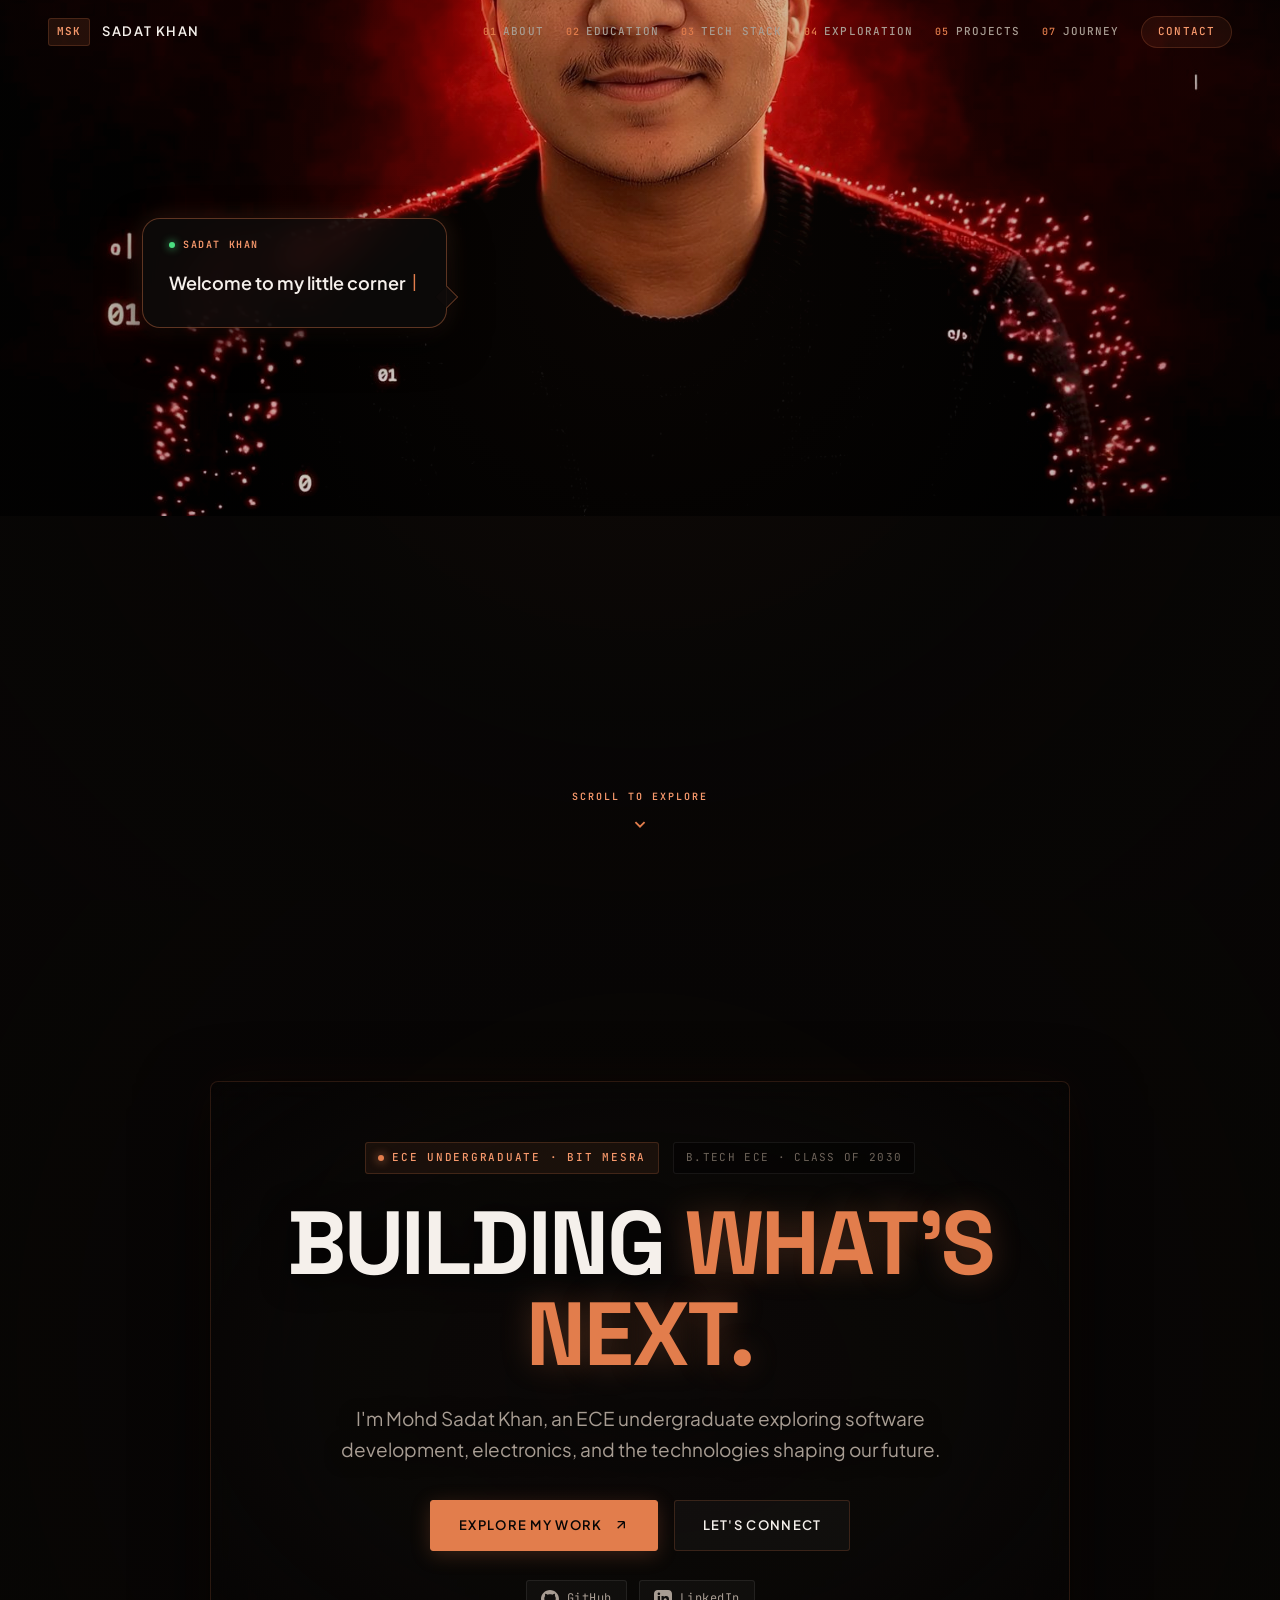
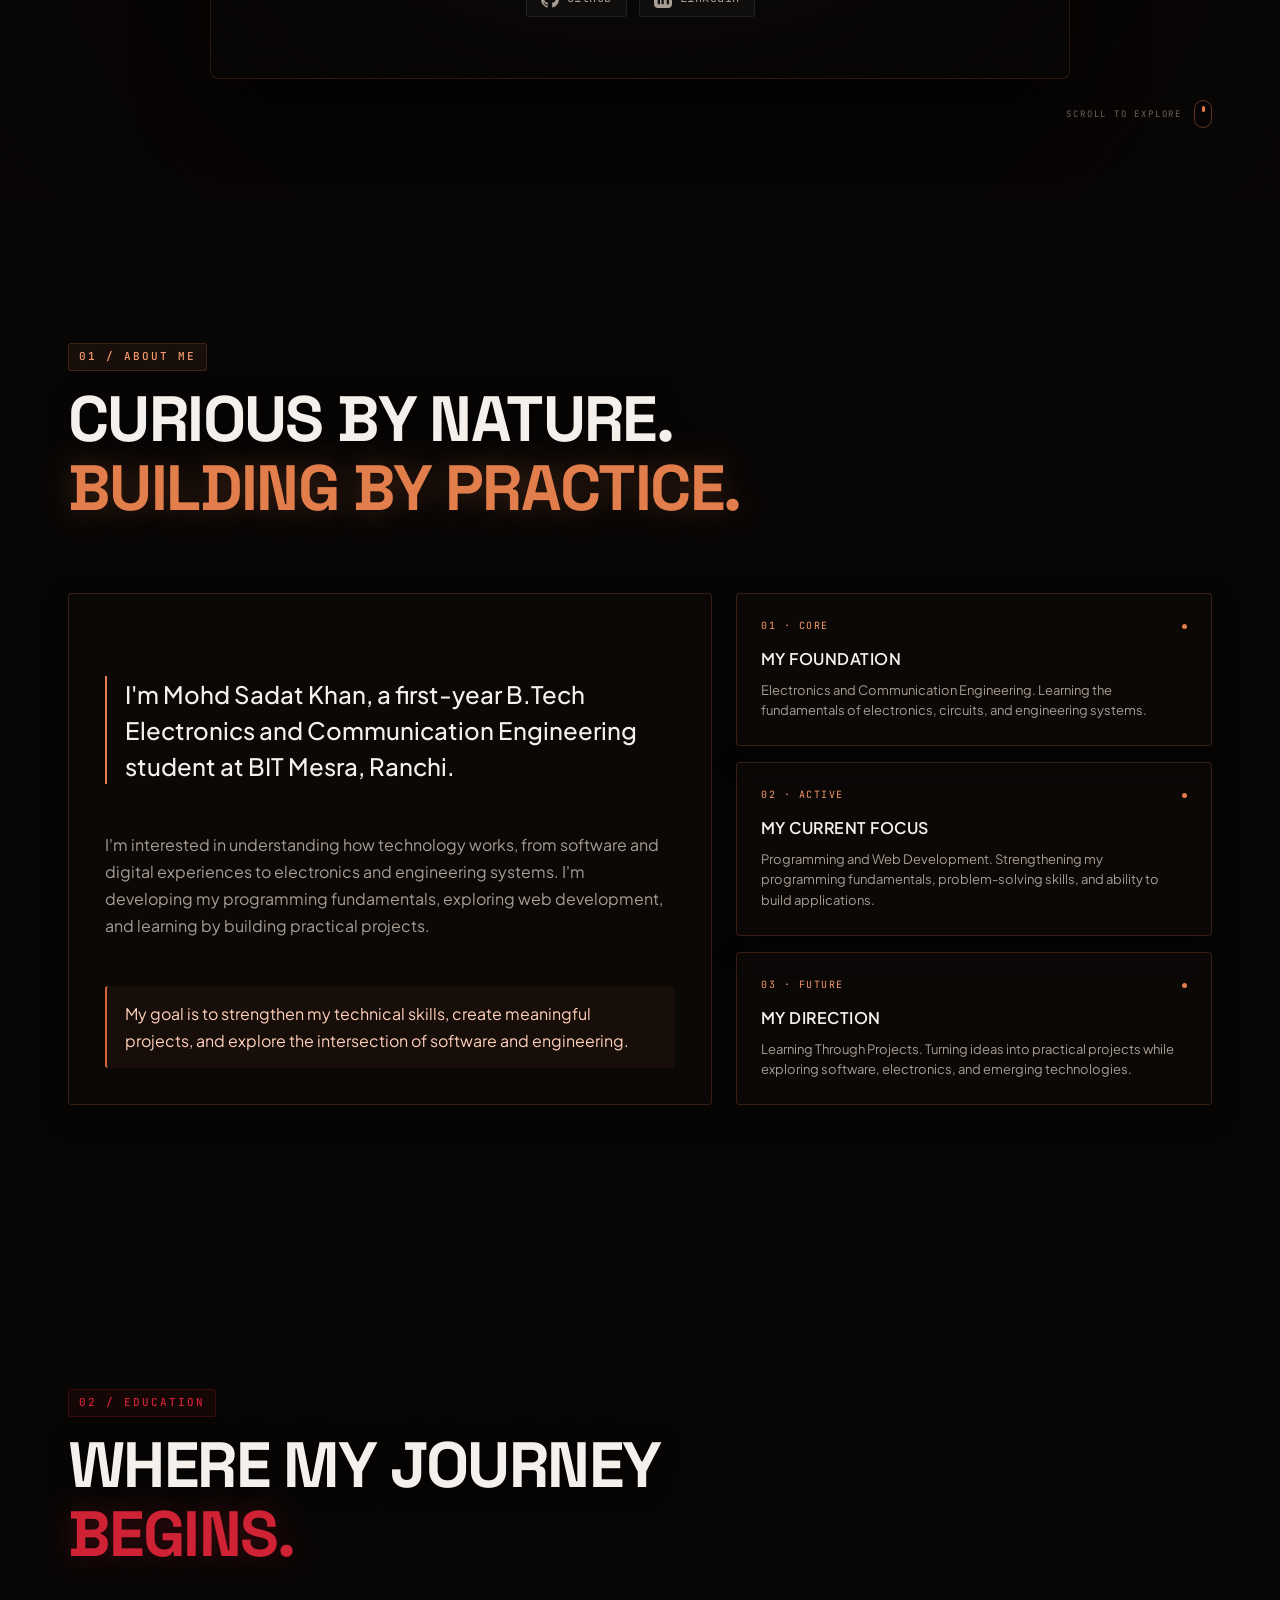
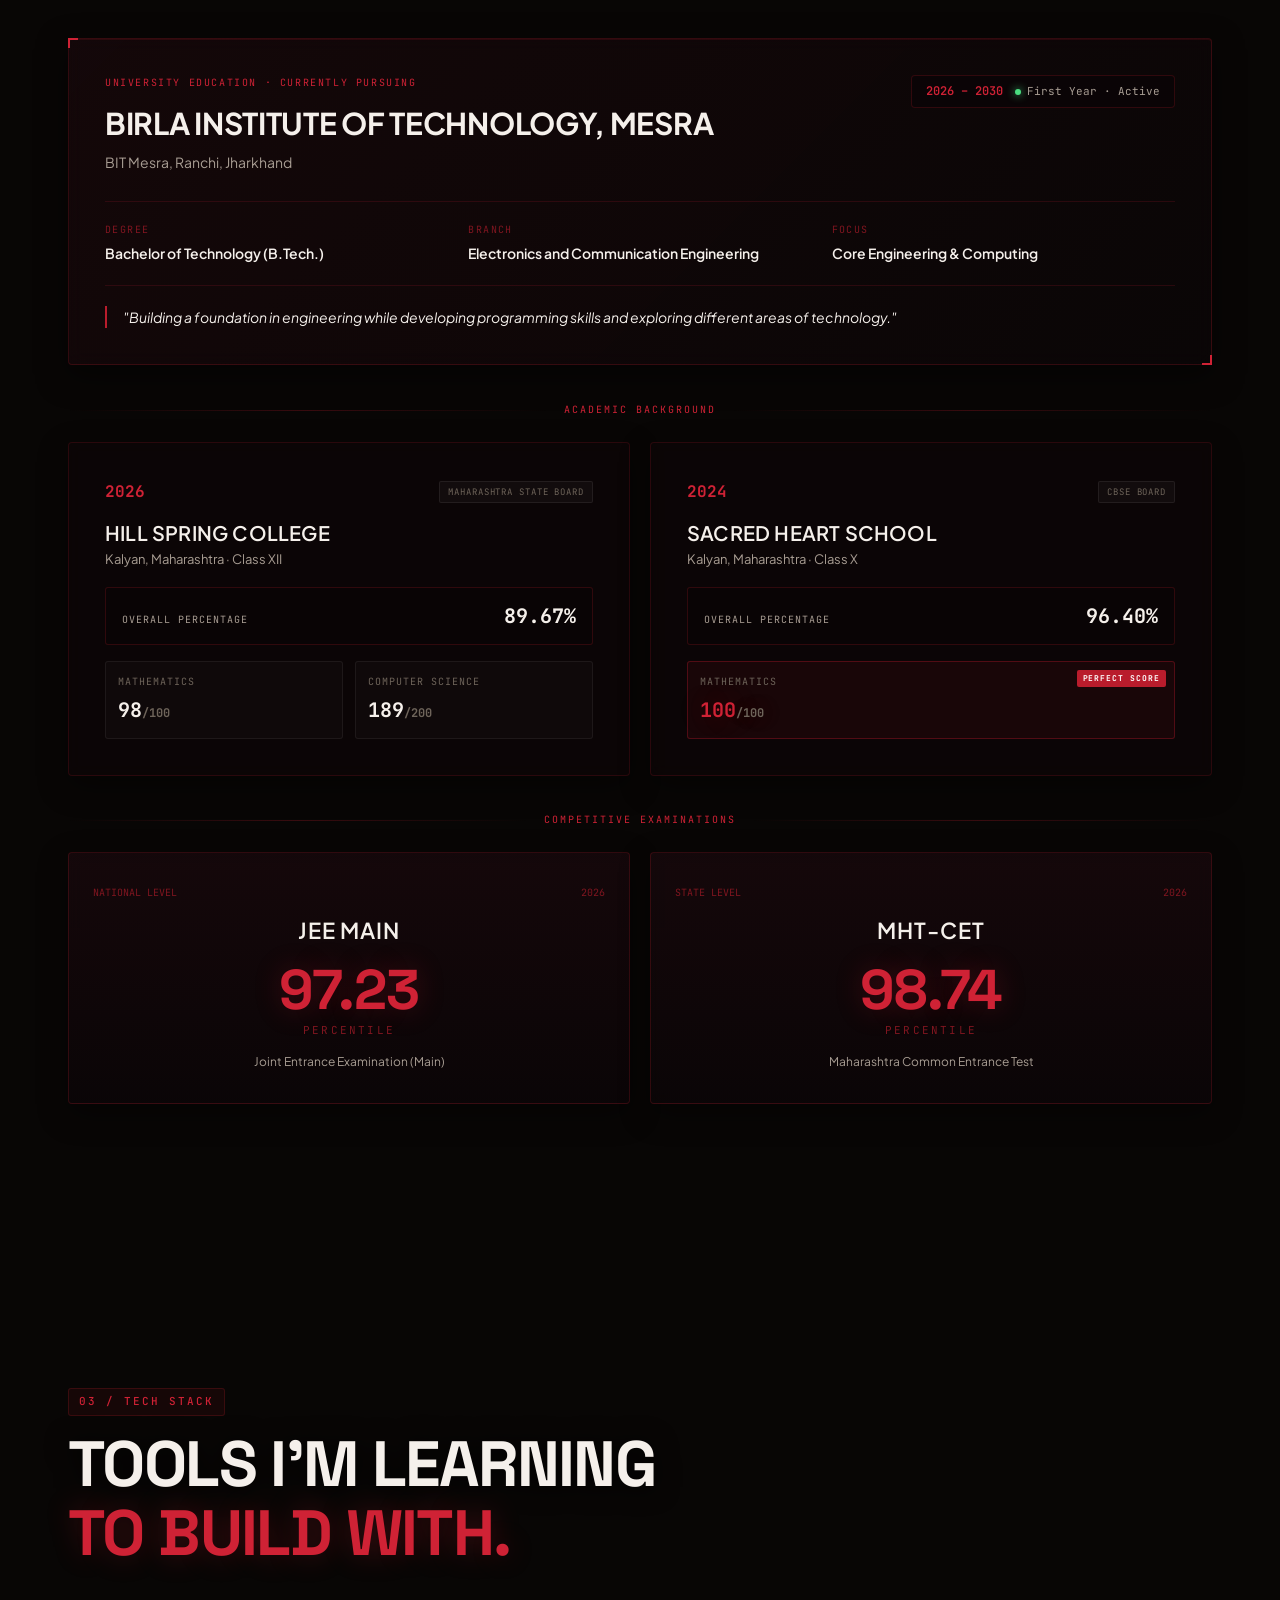
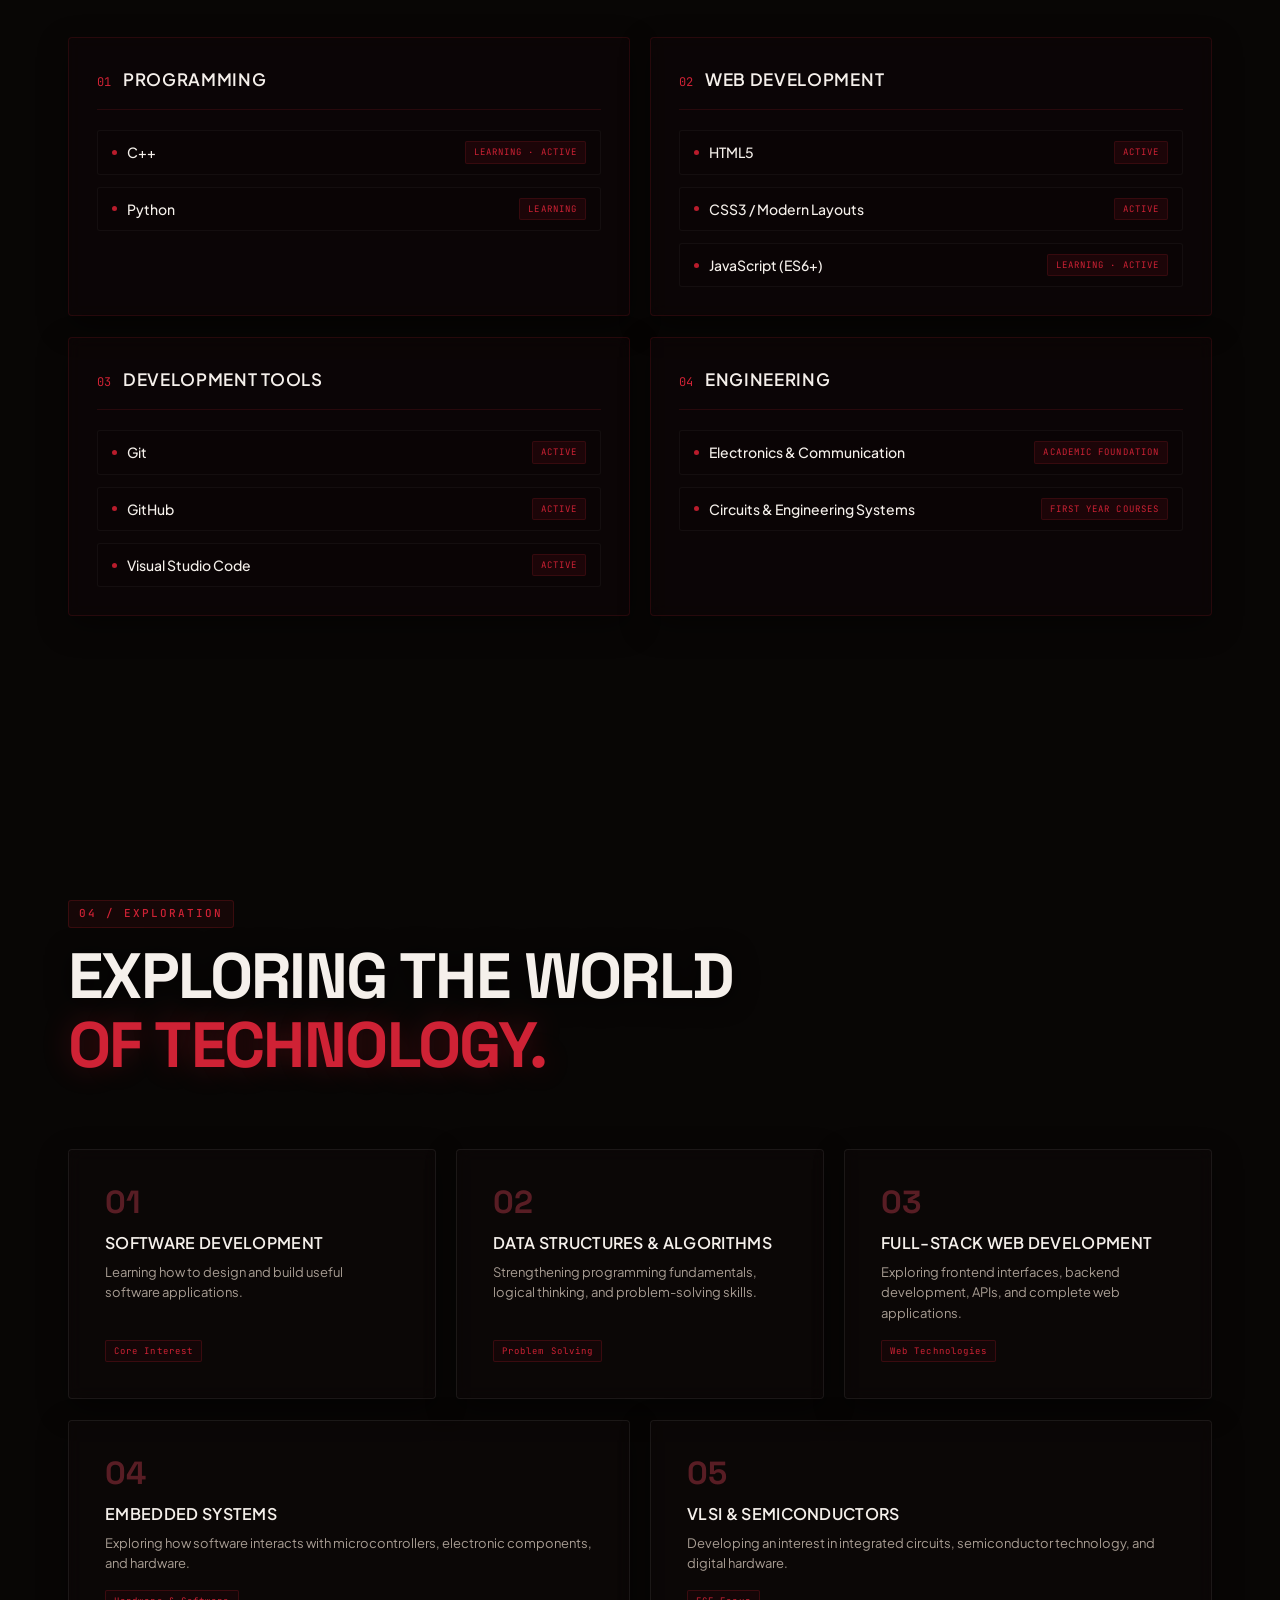
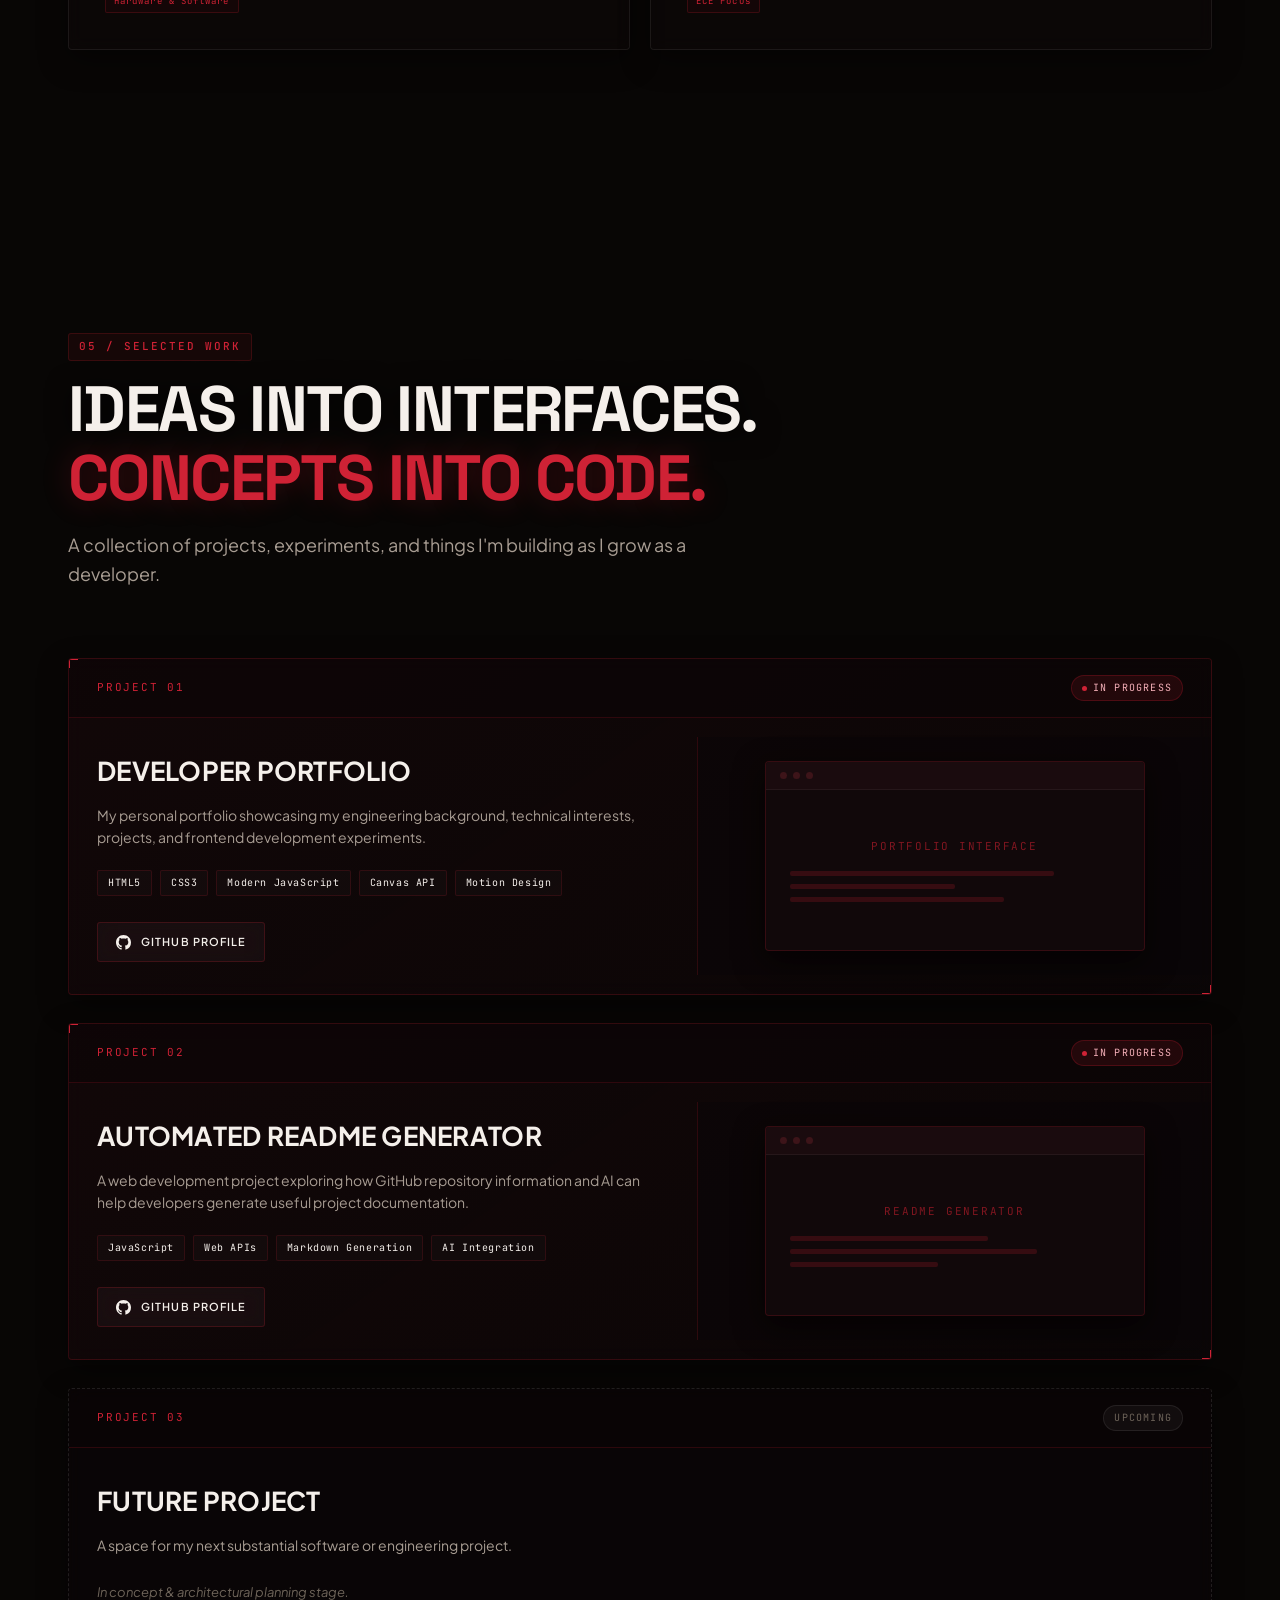
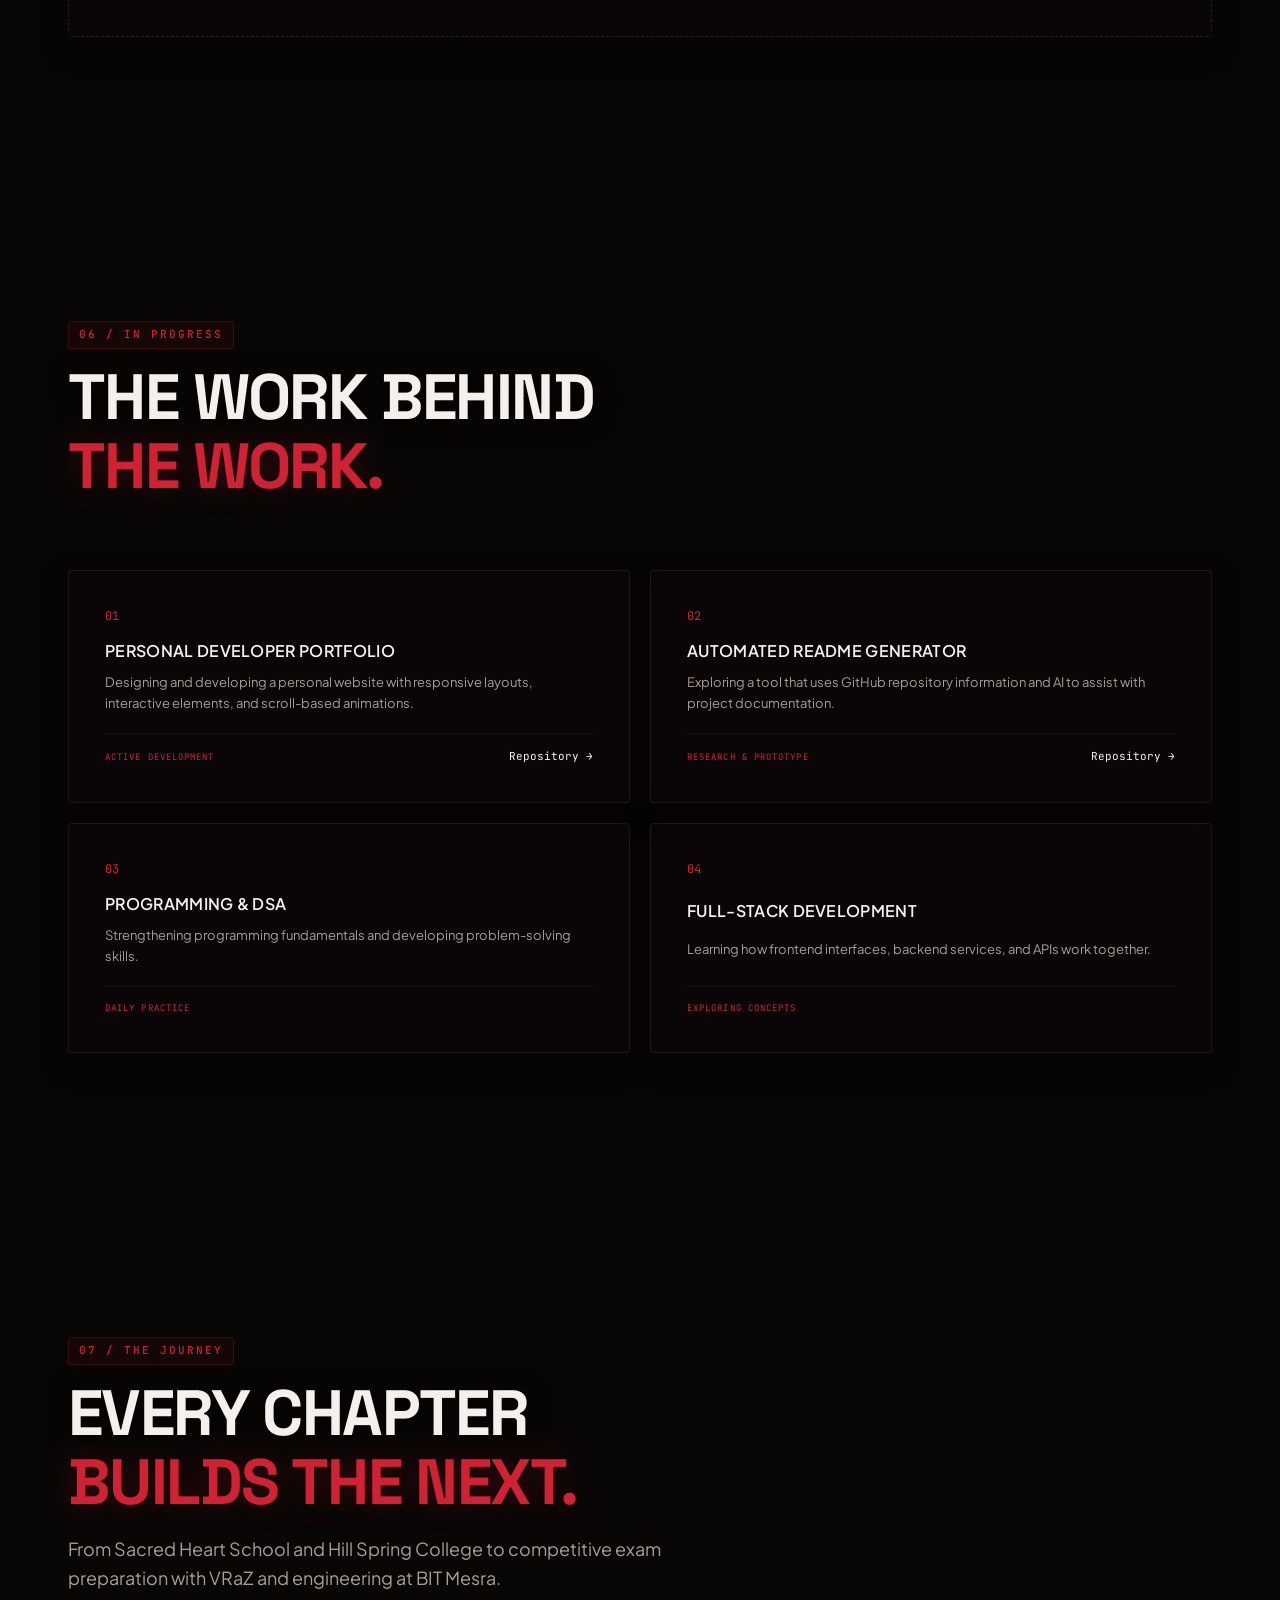
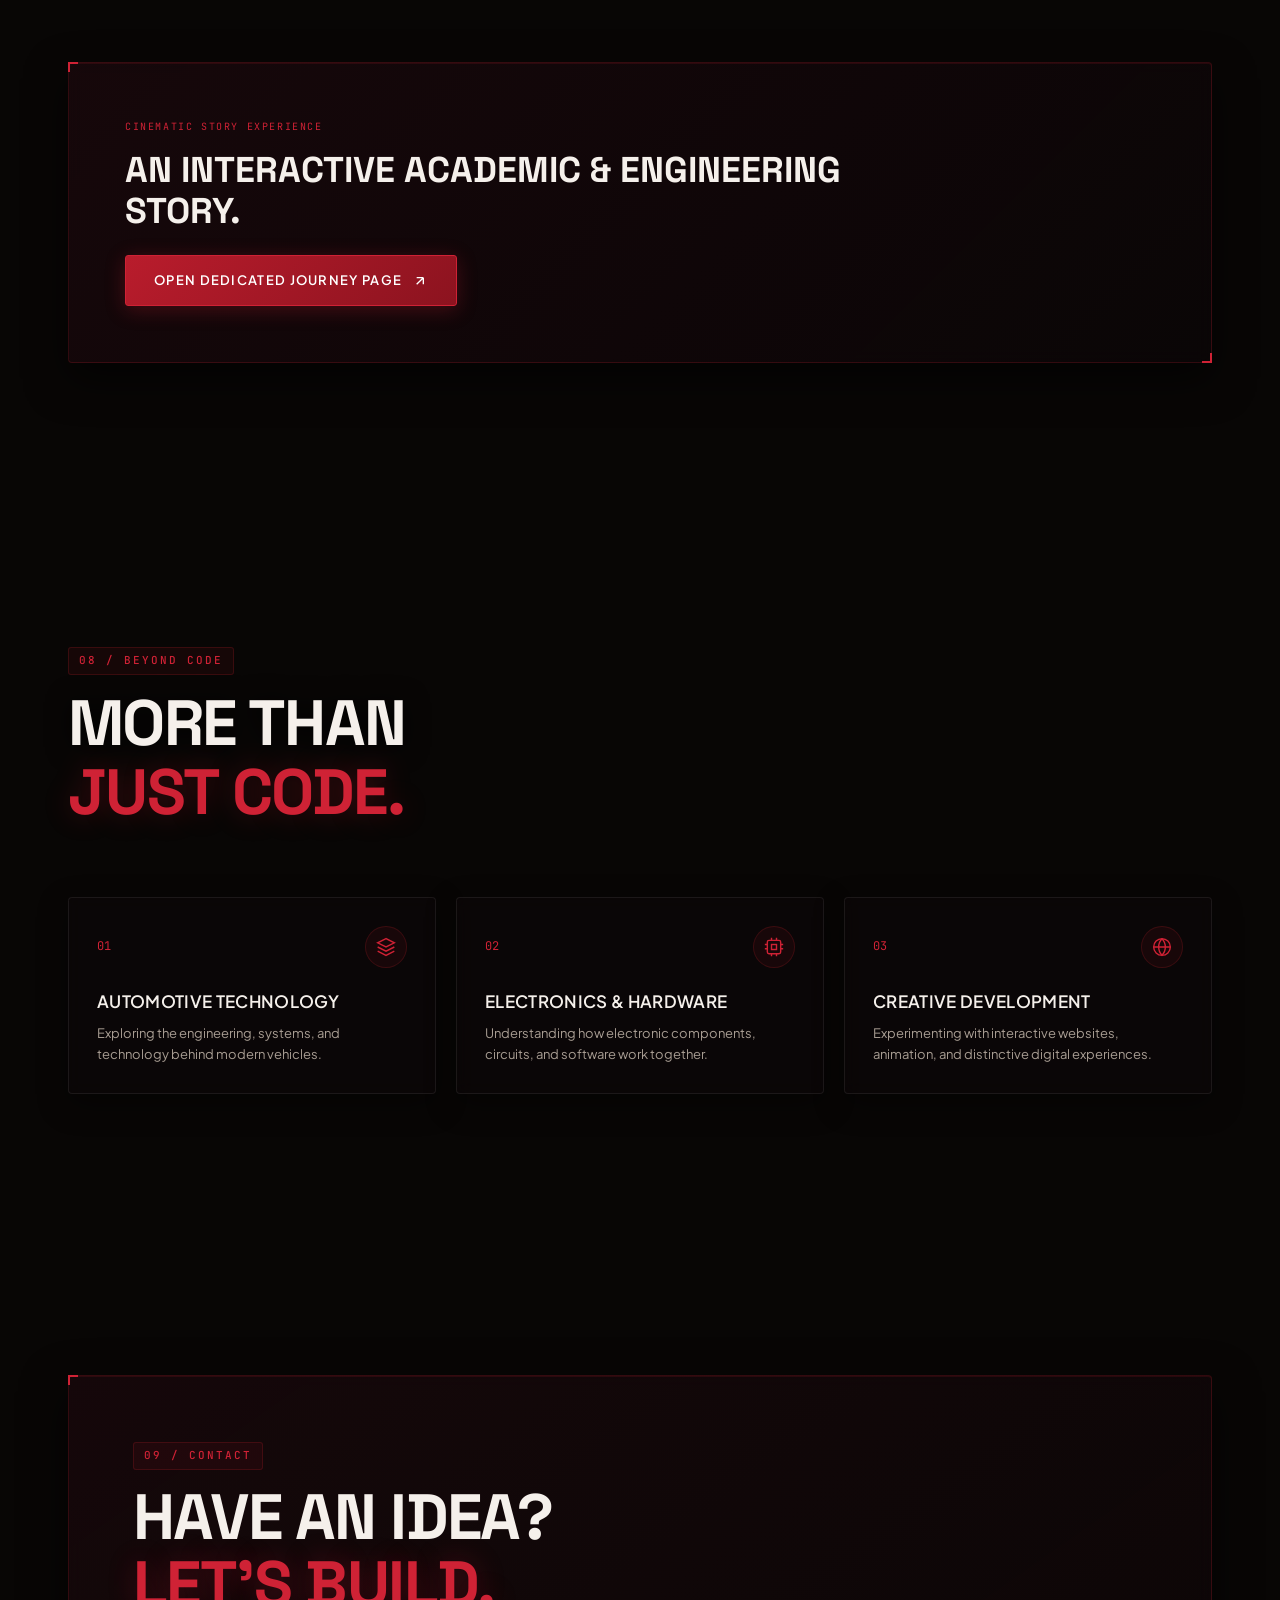
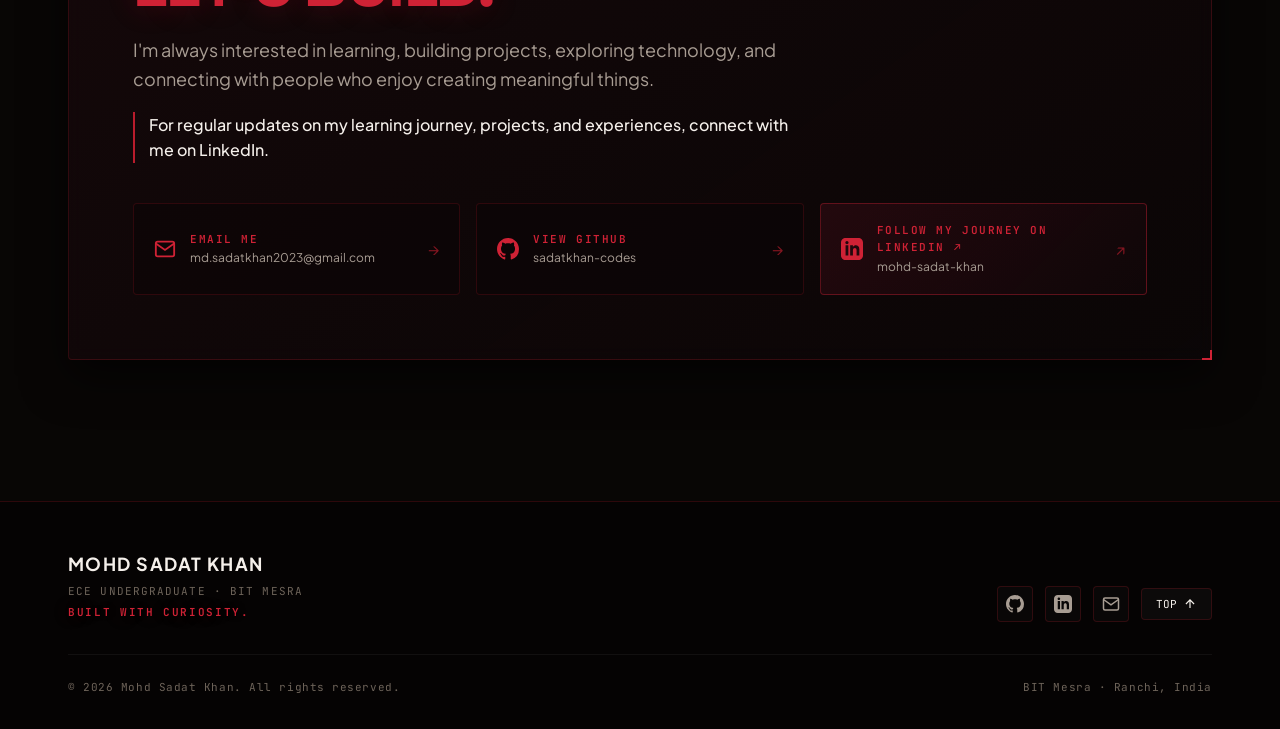
==== index.html @ 093b2a89 "feat: complete and optimize cinematic developer portfolio" ====
<!DOCTYPE html>
<html lang="en">
<head>
  <meta charset="UTF-8">
  <meta name="viewport" content="width=device-width, initial-scale=1.0, viewport-fit=cover">
  <title>Mohd Sadat Khan  —  Developer & ECE Undergraduate | BIT Mesra</title>
  <meta name="description" content="Personal developer portfolio of Mohd Sadat Khan, first-year B.Tech Electronics and Communication Engineering student at BIT Mesra, Ranchi.">
  <meta name="theme-color" content="#080605">
  <link rel="icon" type="image/svg+xml" href="favicon.svg">

  <!-- Open Graph / Facebook / LinkedIn -->
  <meta property="og:type" content="website">
  <meta property="og:title" content="Mohd Sadat Khan — Developer &amp; ECE Undergraduate | BIT Mesra">
  <meta property="og:description" content="Personal developer portfolio of Mohd Sadat Khan, first-year B.Tech Electronics and Communication Engineering student at BIT Mesra, Ranchi.">
  <meta property="og:image" content="253d481eb4efe88ffebfd8d3fb855655.jpg">

  <!-- Twitter Card -->
  <meta name="twitter:card" content="summary_large_image">
  <meta name="twitter:title" content="Mohd Sadat Khan — Developer &amp; ECE Undergraduate | BIT Mesra">
  <meta name="twitter:description" content="Personal developer portfolio of Mohd Sadat Khan, first-year B.Tech Electronics and Communication Engineering student at BIT Mesra, Ranchi.">
  <meta name="twitter:image" content="253d481eb4efe88ffebfd8d3fb855655.jpg">

  <!-- Google Fonts: Space Grotesk (Primary Headings), Plus Jakarta Sans (Secondary & Body), JetBrains Mono (Metadata/Microcopy) -->
  <link rel="preconnect" href="https://fonts.googleapis.com">
  <link rel="preconnect" href="https://fonts.gstatic.com" crossorigin>
  <link href="https://fonts.googleapis.com/css2?family=JetBrains+Mono:wght@400;500;600&family=Plus+Jakarta+Sans:ital,wght@0,400;0,500;0,600;0,700;1,400&family=Space+Grotesk:wght@500;600;700;800&display=swap" rel="stylesheet">

  <link rel="stylesheet" href="style.css">
</head>
<body>

  <!-- Background Canvas for Cinematic Scroll Animation (Fixed) -->
  <canvas id="animation-canvas" aria-hidden="true"></canvas>

  <!-- Ambient Cinematic Glow & Vignette Layer (Transparent so animation stays visible) -->
  <div class="cinematic-backdrop-overlay" aria-hidden="true"></div>

  <!-- Sleek Minimal Preloader (Fades away smoothly as frames load) -->
  <div id="loader-overlay" class="loader-overlay">
    <div class="loader-container">
      <div class="loader-brand">MOHD SADAT KHAN</div>
      <div class="loader-track">
        <div id="loader-progress" class="loader-fill"></div>
      </div>
      <div class="loader-meta">
        <span class="loader-status">INITIALIZING SEQUENCE</span>
        <span id="loader-percentage" class="loader-text">0%</span>
      </div>
    </div>
  </div>

  <!-- Fixed Top Navigation -->
  <header class="site-header">
    <div class="header-inner">
      <a href="#intro" class="brand-logo" aria-label="Mohd Sadat Khan Portfolio">
        <span class="logo-mark">MSK</span>
        <span class="logo-name">SADAT KHAN</span>
      </a>

      <nav class="desktop-nav" aria-label="Main Navigation">
        <a href="#about" class="nav-link"><span class="nav-idx">01</span>About</a>
        <a href="#education" class="nav-link"><span class="nav-idx">02</span>Education</a>
        <a href="#skills" class="nav-link"><span class="nav-idx">03</span>Tech Stack</a>
        <a href="#exploration" class="nav-link"><span class="nav-idx">04</span>Exploration</a>
        <a href="#projects" class="nav-link"><span class="nav-idx">05</span>Projects</a>
        <a href="journey.html" class="nav-link"><span class="nav-idx">07</span>Journey</a>
        <a href="#contact" class="nav-link contact-pill">Contact</a>
      </nav>

      <button id="mobile-menu-btn" class="mobile-toggle" aria-label="Toggle navigation menu" aria-expanded="false">
        <span class="hamburger-line"></span>
        <span class="hamburger-line"></span>
      </button>
    </div>

    <!-- Mobile Drawer Navigation -->
    <div id="mobile-nav-drawer" class="mobile-drawer" aria-hidden="true">
      <nav class="mobile-nav-links">
        <a href="#about" class="mobile-link"><span class="nav-idx">01</span>About</a>
        <a href="#education" class="mobile-link"><span class="nav-idx">02</span>Education</a>
        <a href="#skills" class="mobile-link"><span class="nav-idx">03</span>Tech Stack</a>
        <a href="#exploration" class="mobile-link"><span class="nav-idx">04</span>Exploration</a>
        <a href="#projects" class="mobile-link"><span class="nav-idx">05</span>Selected Work</a>
        <a href="#in-progress" class="mobile-link"><span class="nav-idx">06</span>In Progress</a>
        <a href="journey.html" class="mobile-link"><span class="nav-idx">07</span>The Journey</a>
        <a href="#beyond-code" class="mobile-link"><span class="nav-idx">08</span>Beyond Code</a>
        <a href="#contact" class="mobile-link"><span class="nav-idx">09</span>Contact</a>
      </nav>
      <div class="mobile-drawer-footer">
        <span class="mobile-status-tag">B.TECH ECE  ·  BIT MESRA</span>
        <div class="mobile-socials">
          <a href="https://github.com/sadatkhan-codes" target="_blank" rel="noopener noreferrer">GitHub</a>
          <a href="https://www.linkedin.com/in/mohd-sadat-khan-328823410/" target="_blank" rel="noopener noreferrer">LinkedIn</a>
        </div>
      </div>
    </div>
  </header>

  <!-- Main Website Content Wrapper -->
  <main id="main-content" class="content-wrapper">

    <!-- INTRO GREETING SECTION (Face Graphic + Popping Bubble with Typewriter Animation) -->
    <section id="intro" class="intro-section">
      <div class="intro-container">
        
        <!-- Popping Speech Bubble with Live Typing Animation -->
        <div class="speech-bubble-wrapper">
          <div class="speech-bubble" id="intro-speech-bubble">
            <div class="bubble-header-strip">
              <span class="bubble-live-dot"></span>
              <span class="bubble-name-tag">SADAT KHAN</span>
            </div>
            <div class="bubble-body">
              <span id="typewriter-text" class="typewriter-text"></span>
              <span class="typing-cursor" aria-hidden="true">|</span>
            </div>
            <div class="bubble-tail" aria-hidden="true"></div>
          </div>
        </div>

        <!-- Prompt to scroll down for more info -->
        <a href="#hero" class="intro-scroll-prompt" aria-label="Scroll for more info">
          <span class="prompt-text">SCROLL TO EXPLORE</span>
          <div class="prompt-chevron">
            <svg width="22" height="22" viewBox="0 0 24 24" fill="none" stroke="currentColor" stroke-width="2"><path d="M7 10l5 5 5-5"/></svg>
          </div>
        </a>

      </div>
    </section>

    <!-- HERO SECTION -->
    <section id="hero" class="hero-section">
      <div class="hero-vignette-ambient" aria-hidden="true"></div>
      <div class="section-container hero-container">
        
        <div class="hero-content-block">
          <div class="hero-header-meta reveal-item">
            <div class="hero-tag">
              <span class="pulsing-dot"></span>
              <span class="hero-tag-text">ECE UNDERGRADUATE  ·  BIT MESRA</span>
            </div>
            <div class="hero-status-badge">
              B.TECH ECE  ·  CLASS OF 2030
            </div>
          </div>

          <h1 class="hero-title reveal-item">
            <span class="title-line">BUILDING</span>
            <span class="title-line text-copper">WHAT'S NEXT.</span>
          </h1>

          <p class="hero-description reveal-item">
            I'm Mohd Sadat Khan, an ECE undergraduate exploring software development, electronics, and the technologies shaping our future.
          </p>

          <div class="hero-actions reveal-item">
            <a href="#projects" class="btn btn-primary" id="btn-explore">
              <span>EXPLORE MY WORK</span>
              <svg class="btn-arrow" width="16" height="16" viewBox="0 0 24 24" fill="none" stroke="currentColor" stroke-width="2"><path d="M7 17L17 7M17 7H7M17 7V17"/></svg>
            </a>
            <a href="#contact" class="btn btn-secondary" id="btn-connect">
              <span>LET'S CONNECT</span>
            </a>
          </div>

          <div class="hero-social-strip reveal-item">
            <a href="https://github.com/sadatkhan-codes" target="_blank" rel="noopener noreferrer" class="social-chip" aria-label="GitHub Profile">
              <svg width="18" height="18" viewBox="0 0 24 24" fill="currentColor"><path d="M12 0C5.37 0 0 5.37 0 12c0 5.31 3.435 9.795 8.205 11.385.6.105.825-.255.825-.57 0-.285-.015-1.23-.015-2.235-3.015.555-3.795-.735-4.035-1.41-.135-.345-.72-1.41-1.23-1.695-.42-.225-1.02-.78-.015-.795.945-.015 1.62.87 1.845 1.23 1.08 1.815 2.805 1.305 3.495.99.105-.78.42-1.305.765-1.605-2.67-.3-5.46-1.335-5.46-5.925 0-1.305.465-2.385 1.23-3.225-.12-.3-.54-1.53.12-3.18 0 0 1.005-.315 3.3 1.23.96-.27 1.98-.405 3-.405s2.04.135 3 .405c2.295-1.56 3.3-1.23 3.3-1.23.66 1.65.24 2.88.12 3.18.765.84 1.23 1.905 1.23 3.225 0 4.605-2.805 5.625-5.475 5.925.435.375.81 1.095.81 2.22 0 1.605-.015 2.895-.015 3.3 0 .315.225.69.825.57A12.02 12.02 0 0024 12c0-6.63-5.37-12-12-12z"/></svg>
              <span>GitHub</span>
            </a>
            <a href="https://www.linkedin.com/in/mohd-sadat-khan-328823410/" target="_blank" rel="noopener noreferrer" class="social-chip" aria-label="LinkedIn Profile">
              <svg width="18" height="18" viewBox="0 0 24 24" fill="currentColor"><path d="M19 0h-14c-2.761 0-5 2.239-5 5v14c0 2.761 2.239 5 5 5h14c2.762 0 5-2.239 5-5v-14c0-2.761-2.238-5-5-5zm-11 19h-3v-11h3v11zm-1.5-12.268c-.966 0-1.75-.79-1.75-1.764s.784-1.764 1.75-1.764 1.75.79 1.75 1.764-.783 1.764-1.75 1.764zm13.5 12.268h-3v-5.604c0-3.368-4-3.113-4 0v5.604h-3v-11h3v1.765c1.396-2.586 7-2.777 7 2.476v6.759z"/></svg>
              <span>LinkedIn</span>
            </a>
          </div>
        </div>

        <!-- Scroll Indicator -->
        <div class="hero-scroll-indicator" aria-hidden="true">
          <span class="scroll-label">SCROLL TO EXPLORE</span>
          <div class="scroll-mouse">
            <div class="scroll-wheel"></div>
          </div>
        </div>

      </div>
    </section>

    <!-- SECTION 01: ABOUT ME -->
    <section id="about" class="portfolio-section">
      <div class="section-container">
        
        <div class="section-header reveal-item">
          <span class="section-badge">01 / ABOUT ME</span>
          <h2 class="section-title">CURIOUS BY NATURE.<br><span class="text-copper">BUILDING BY PRACTICE.</span></h2>
        </div>

        <div class="about-grid">
          <div class="about-narrative-card editorial-card reveal-item">
            <div class="card-glow-accent"></div>
            <p class="lead-statement">
              I'm Mohd Sadat Khan, a first-year B.Tech Electronics and Communication Engineering student at BIT Mesra, Ranchi.
            </p>
            <p class="body-statement">
              I'm interested in understanding how technology works, from software and digital experiences to electronics and engineering systems. I'm developing my programming fundamentals, exploring web development, and learning by building practical projects.
            </p>
            <p class="body-statement text-highlight">
              My goal is to strengthen my technical skills, create meaningful projects, and explore the intersection of software and engineering.
            </p>
          </div>

          <div class="about-cards-column">
            <!-- Card 1 -->
            <div class="info-card editorial-card reveal-item">
              <div class="card-header-line">
                <span class="card-tag">01  ·  CORE</span>
                <span class="card-dot"></span>
              </div>
              <h3 class="card-title">MY FOUNDATION</h3>
              <p class="card-desc">
                Electronics and Communication Engineering. Learning the fundamentals of electronics, circuits, and engineering systems.
              </p>
            </div>

            <!-- Card 2 -->
            <div class="info-card editorial-card reveal-item">
              <div class="card-header-line">
                <span class="card-tag">02  ·  ACTIVE</span>
                <span class="card-dot"></span>
              </div>
              <h3 class="card-title">MY CURRENT FOCUS</h3>
              <p class="card-desc">
                Programming and Web Development. Strengthening my programming fundamentals, problem-solving skills, and ability to build applications.
              </p>
            </div>

            <!-- Card 3 -->
            <div class="info-card editorial-card reveal-item">
              <div class="card-header-line">
                <span class="card-tag">03  ·  FUTURE</span>
                <span class="card-dot"></span>
              </div>
              <h3 class="card-title">MY DIRECTION</h3>
              <p class="card-desc">
                Learning Through Projects. Turning ideas into practical projects while exploring software, electronics, and emerging technologies.
              </p>
            </div>
          </div>
        </div>

      </div>
    </section>

    <!-- SECTION 02: EDUCATION -->
    <section id="education" class="portfolio-section">
      <div class="section-container">
        
        <div class="section-header reveal-item">
          <span class="section-badge">02 / EDUCATION</span>
          <h2 class="section-title">WHERE MY JOURNEY<br><span class="text-copper">BEGINS.</span></h2>
        </div>

        <!-- Subsection A: University Education (Primary Emphasis) -->
        <div class="university-banner-card editorial-card reveal-item">
          <div class="uni-header-row">
            <div>
              <span class="sub-label copper-badge">UNIVERSITY EDUCATION  ·  CURRENTLY PURSUING</span>
              <h3 class="uni-name">BIRLA INSTITUTE OF TECHNOLOGY, MESRA</h3>
              <p class="uni-location">BIT Mesra, Ranchi, Jharkhand</p>
            </div>
            <div class="uni-meta-pill">
              <span class="duration-tag">2026 – 2030</span>
              <span class="status-indicator-tag"><span class="pulse-indicator"></span>First Year  ·  Active</span>
            </div>
          </div>

          <div class="uni-details-grid">
            <div class="uni-detail-item">
              <span class="detail-label">DEGREE</span>
              <span class="detail-val">Bachelor of Technology (B.Tech.)</span>
            </div>
            <div class="uni-detail-item">
              <span class="detail-label">BRANCH</span>
              <span class="detail-val">Electronics and Communication Engineering</span>
            </div>
            <div class="uni-detail-item">
              <span class="detail-label">FOCUS</span>
              <span class="detail-val">Core Engineering &amp; Computing</span>
            </div>
          </div>

          <div class="uni-statement-box">
            <p class="quote-text">
              "Building a foundation in engineering while developing programming skills and exploring different areas of technology."
            </p>
          </div>
        </div>

        <!-- Subsection B: School Education (Class XII & Class X) -->
        <div class="subsection-divider reveal-item">
          <span class="divider-label">ACADEMIC BACKGROUND</span>
        </div>

        <div class="school-dual-grid">
          <!-- Class XII: Hill Spring College -->
          <div class="academic-record-card editorial-card reveal-item">
            <div class="academic-card-top">
              <span class="academic-year">2026</span>
              <span class="board-badge">MAHARASHTRA STATE BOARD</span>
            </div>
            <h4 class="school-name">HILL SPRING COLLEGE</h4>
            <p class="school-sub">Kalyan, Maharashtra  ·  Class XII</p>

            <div class="overall-score-pill">
              <span class="score-label">OVERALL PERCENTAGE</span>
              <span class="score-large">89.67%</span>
            </div>

            <div class="highlight-scores-row">
              <div class="highlight-score-box">
                <span class="subject-name">MATHEMATICS</span>
                <span class="subject-mark">98<span class="mark-total">/100</span></span>
              </div>
              <div class="highlight-score-box">
                <span class="subject-name">COMPUTER SCIENCE</span>
                <span class="subject-mark">189<span class="mark-total">/200</span></span>
              </div>
            </div>
          </div>

          <!-- Class X: Sacred Heart School -->
          <div class="academic-record-card editorial-card reveal-item">
            <div class="academic-card-top">
              <span class="academic-year">2024</span>
              <span class="board-badge">CBSE BOARD</span>
            </div>
            <h4 class="school-name">SACRED HEART SCHOOL</h4>
            <p class="school-sub">Kalyan, Maharashtra  ·  Class X</p>

            <div class="overall-score-pill">
              <span class="score-label">OVERALL PERCENTAGE</span>
              <span class="score-large">96.40%</span>
            </div>

            <div class="highlight-scores-row">
              <div class="highlight-score-box perfect-highlight">
                <div class="score-badge-perfect">PERFECT SCORE</div>
                <span class="subject-name">MATHEMATICS</span>
                <span class="subject-mark text-copper">100<span class="mark-total">/100</span></span>
              </div>
            </div>
          </div>
        </div>

        <!-- Subsection C: Competitive Examination Results -->
        <div class="subsection-divider reveal-item">
          <span class="divider-label">COMPETITIVE EXAMINATIONS</span>
        </div>

        <div class="exam-dual-grid">
          <!-- JEE Main -->
          <div class="exam-result-card editorial-card reveal-item">
            <div class="exam-card-header">
              <span class="exam-tag">NATIONAL LEVEL</span>
              <span class="exam-year">2026</span>
            </div>
            <h4 class="exam-title">JEE MAIN</h4>
            <div class="percentile-display">
              <span class="percentile-val">97.23</span>
              <span class="percentile-unit">PERCENTILE</span>
            </div>
            <p class="exam-note">Joint Entrance Examination (Main)</p>
          </div>

          <!-- MHT-CET -->
          <div class="exam-result-card editorial-card reveal-item">
            <div class="exam-card-header">
              <span class="exam-tag">STATE LEVEL</span>
              <span class="exam-year">2026</span>
            </div>
            <h4 class="exam-title">MHT-CET</h4>
            <div class="percentile-display">
              <span class="percentile-val">98.74</span>
              <span class="percentile-unit">PERCENTILE</span>
            </div>
            <p class="exam-note">Maharashtra Common Entrance Test</p>
          </div>
        </div>

      </div>
    </section>

    <!-- SECTION 03: TECHNICAL SKILLS -->
    <section id="skills" class="portfolio-section">
      <div class="section-container">
        
        <div class="section-header reveal-item">
          <span class="section-badge">03 / TECH STACK</span>
          <h2 class="section-title">TOOLS I'M LEARNING<br><span class="text-copper">TO BUILD WITH.</span></h2>
        </div>

        <div class="skills-categories-grid">
          
          <!-- Category 1: Programming -->
          <div class="skill-category-card editorial-card reveal-item">
            <div class="cat-header">
              <span class="cat-num">01</span>
              <h3 class="cat-title">PROGRAMMING</h3>
            </div>
            <div class="skill-items-list">
              <div class="skill-item">
                <div class="skill-main">
                  <span class="skill-bullet"></span>
                  <span class="skill-name">C++</span>
                </div>
                <span class="skill-status-tag">LEARNING  ·  ACTIVE</span>
              </div>
              <div class="skill-item">
                <div class="skill-main">
                  <span class="skill-bullet"></span>
                  <span class="skill-name">Python</span>
                </div>
                <span class="skill-status-tag">LEARNING</span>
              </div>
            </div>
          </div>

          <!-- Category 2: Web Development -->
          <div class="skill-category-card editorial-card reveal-item">
            <div class="cat-header">
              <span class="cat-num">02</span>
              <h3 class="cat-title">WEB DEVELOPMENT</h3>
            </div>
            <div class="skill-items-list">
              <div class="skill-item">
                <div class="skill-main">
                  <span class="skill-bullet"></span>
                  <span class="skill-name">HTML5</span>
                </div>
                <span class="skill-status-tag">ACTIVE</span>
              </div>
              <div class="skill-item">
                <div class="skill-main">
                  <span class="skill-bullet"></span>
                  <span class="skill-name">CSS3 / Modern Layouts</span>
                </div>
                <span class="skill-status-tag">ACTIVE</span>
              </div>
              <div class="skill-item">
                <div class="skill-main">
                  <span class="skill-bullet"></span>
                  <span class="skill-name">JavaScript (ES6+)</span>
                </div>
                <span class="skill-status-tag">LEARNING  ·  ACTIVE</span>
              </div>
            </div>
          </div>

          <!-- Category 3: Development Tools -->
          <div class="skill-category-card editorial-card reveal-item">
            <div class="cat-header">
              <span class="cat-num">03</span>
              <h3 class="cat-title">DEVELOPMENT TOOLS</h3>
            </div>
            <div class="skill-items-list">
              <div class="skill-item">
                <div class="skill-main">
                  <span class="skill-bullet"></span>
                  <span class="skill-name">Git</span>
                </div>
                <span class="skill-status-tag">ACTIVE</span>
              </div>
              <div class="skill-item">
                <div class="skill-main">
                  <span class="skill-bullet"></span>
                  <span class="skill-name">GitHub</span>
                </div>
                <span class="skill-status-tag">ACTIVE</span>
              </div>
              <div class="skill-item">
                <div class="skill-main">
                  <span class="skill-bullet"></span>
                  <span class="skill-name">Visual Studio Code</span>
                </div>
                <span class="skill-status-tag">ACTIVE</span>
              </div>
            </div>
          </div>

          <!-- Category 4: Engineering -->
          <div class="skill-category-card editorial-card reveal-item">
            <div class="cat-header">
              <span class="cat-num">04</span>
              <h3 class="cat-title">ENGINEERING</h3>
            </div>
            <div class="skill-items-list">
              <div class="skill-item">
                <div class="skill-main">
                  <span class="skill-bullet"></span>
                  <span class="skill-name">Electronics &amp; Communication</span>
                </div>
                <span class="skill-status-tag">ACADEMIC FOUNDATION</span>
              </div>
              <div class="skill-item">
                <div class="skill-main">
                  <span class="skill-bullet"></span>
                  <span class="skill-name">Circuits &amp; Engineering Systems</span>
                </div>
                <span class="skill-status-tag">FIRST YEAR COURSES</span>
              </div>
            </div>
          </div>

        </div>

      </div>
    </section>

    <!-- SECTION 04: CURRENTLY EXPLORING -->
    <section id="exploration" class="portfolio-section">
      <div class="section-container">
        
        <div class="section-header reveal-item">
          <span class="section-badge">04 / EXPLORATION</span>
          <h2 class="section-title">EXPLORING THE WORLD<br><span class="text-copper">OF TECHNOLOGY.</span></h2>
        </div>

        <div class="exploration-grid">
          
          <div class="exploration-card editorial-card reveal-item">
            <div class="exp-num">01</div>
            <h3 class="exp-title">SOFTWARE DEVELOPMENT</h3>
            <p class="exp-desc">
              Learning how to design and build useful software applications.
            </p>
            <div class="exp-tag">Core Interest</div>
          </div>

          <div class="exploration-card editorial-card reveal-item">
            <div class="exp-num">02</div>
            <h3 class="exp-title">DATA STRUCTURES &amp; ALGORITHMS</h3>
            <p class="exp-desc">
              Strengthening programming fundamentals, logical thinking, and problem-solving skills.
            </p>
            <div class="exp-tag">Problem Solving</div>
          </div>

          <div class="exploration-card editorial-card reveal-item">
            <div class="exp-num">03</div>
            <h3 class="exp-title">FULL-STACK WEB DEVELOPMENT</h3>
            <p class="exp-desc">
              Exploring frontend interfaces, backend development, APIs, and complete web applications.
            </p>
            <div class="exp-tag">Web Technologies</div>
          </div>

          <div class="exploration-card editorial-card reveal-item">
            <div class="exp-num">04</div>
            <h3 class="exp-title">EMBEDDED SYSTEMS</h3>
            <p class="exp-desc">
              Exploring how software interacts with microcontrollers, electronic components, and hardware.
            </p>
            <div class="exp-tag">Hardware &amp; Software</div>
          </div>

          <div class="exploration-card editorial-card reveal-item">
            <div class="exp-num">05</div>
            <h3 class="exp-title">VLSI &amp; SEMICONDUCTORS</h3>
            <p class="exp-desc">
              Developing an interest in integrated circuits, semiconductor technology, and digital hardware.
            </p>
            <div class="exp-tag">ECE Focus</div>
          </div>

        </div>

      </div>
    </section>

    <!-- SECTION 05: FEATURED PROJECTS -->
    <section id="projects" class="portfolio-section">
      <div class="section-container">
        
        <div class="section-header reveal-item">
          <span class="section-badge">05 / SELECTED WORK</span>
          <h2 class="section-title">IDEAS INTO INTERFACES.<br><span class="text-copper">CONCEPTS INTO CODE.</span></h2>
          <p class="section-subtext">
            A collection of projects, experiments, and things I'm building as I grow as a developer.
          </p>
        </div>

        <div class="projects-display-stack">
          
          <!-- Project 01: Developer Portfolio -->
          <article class="project-card editorial-card reveal-item">
            <div class="project-top-bar">
              <span class="project-index">PROJECT 01</span>
              <span class="project-status-pill in-progress">
                <span class="status-pulse-dot"></span>IN PROGRESS
              </span>
            </div>

            <div class="project-content-grid">
              <div class="project-info-pane">
                <h3 class="project-heading">DEVELOPER PORTFOLIO</h3>
                <p class="project-summary">
                  My personal portfolio showcasing my engineering background, technical interests, projects, and frontend development experiments.
                </p>

                <div class="project-tech-tags">
                  <span class="tech-tag">HTML5</span>
                  <span class="tech-tag">CSS3</span>
                  <span class="tech-tag">Modern JavaScript</span>
                  <span class="tech-tag">Canvas API</span>
                  <span class="tech-tag">Motion Design</span>
                </div>

                <div class="project-action-links">
                  <a href="https://github.com/sadatkhan-codes" target="_blank" rel="noopener noreferrer" class="btn btn-secondary btn-sm">
                    <svg width="15" height="15" viewBox="0 0 24 24" fill="currentColor"><path d="M12 0C5.37 0 0 5.37 0 12c0 5.31 3.435 9.795 8.205 11.385.6.105.825-.255.825-.57 0-.285-.015-1.23-.015-2.235-3.015.555-3.795-.735-4.035-1.41-.135-.345-.72-1.41-1.23-1.695-.42-.225-1.02-.78-.015-.795.945-.015 1.62.87 1.845 1.23 1.08 1.815 2.805 1.305 3.495.99.105-.78.42-1.305.765-1.605-2.67-.3-5.46-1.335-5.46-5.925 0-1.305.465-2.385 1.23-3.225-.12-.3-.54-1.53.12-3.18 0 0 1.005-.315 3.3 1.23.96-.27 1.98-.405 3-.405s2.04.135 3 .405c2.295-1.56 3.3-1.23 3.3-1.23.66 1.65.24 2.88.12 3.18.765.84 1.23 1.905 1.23 3.225 0 4.605-2.805 5.625-5.475 5.925.435.375.81 1.095.81 2.22 0 1.605-.015 2.895-.015 3.3 0 .315.225.69.825.57A12.02 12.02 0 0024 12c0-6.63-5.37-12-12-12z"/></svg>
                    <span>GitHub Profile</span>
                  </a>
                </div>
              </div>

              <div class="project-preview-pane">
                <div class="preview-mockup-frame">
                  <div class="mockup-header-dots">
                    <span></span><span></span><span></span>
                  </div>
                  <div class="mockup-screen-content">
                    <span class="mockup-watermark">PORTFOLIO INTERFACE</span>
                    <div class="mockup-accent-bars">
                      <div class="mockup-bar w-80"></div>
                      <div class="mockup-bar w-50"></div>
                      <div class="mockup-bar w-65"></div>
                    </div>
                  </div>
                </div>
              </div>
            </div>
          </article>

          <!-- Project 02: Automated README Generator -->
          <article class="project-card editorial-card reveal-item">
            <div class="project-top-bar">
              <span class="project-index">PROJECT 02</span>
              <span class="project-status-pill in-progress">
                <span class="status-pulse-dot"></span>IN PROGRESS
              </span>
            </div>

            <div class="project-content-grid">
              <div class="project-info-pane">
                <h3 class="project-heading">AUTOMATED README GENERATOR</h3>
                <p class="project-summary">
                  A web development project exploring how GitHub repository information and AI can help developers generate useful project documentation.
                </p>

                <div class="project-tech-tags">
                  <span class="tech-tag">JavaScript</span>
                  <span class="tech-tag">Web APIs</span>
                  <span class="tech-tag">Markdown Generation</span>
                  <span class="tech-tag">AI Integration</span>
                </div>

                <div class="project-action-links">
                  <a href="https://github.com/sadatkhan-codes" target="_blank" rel="noopener noreferrer" class="btn btn-secondary btn-sm">
                    <svg width="15" height="15" viewBox="0 0 24 24" fill="currentColor"><path d="M12 0C5.37 0 0 5.37 0 12c0 5.31 3.435 9.795 8.205 11.385.6.105.825-.255.825-.57 0-.285-.015-1.23-.015-2.235-3.015.555-3.795-.735-4.035-1.41-.135-.345-.72-1.41-1.23-1.695-.42-.225-1.02-.78-.015-.795.945-.015 1.62.87 1.845 1.23 1.08 1.815 2.805 1.305 3.495.99.105-.78.42-1.305.765-1.605-2.67-.3-5.46-1.335-5.46-5.925 0-1.305.465-2.385 1.23-3.225-.12-.3-.54-1.53.12-3.18 0 0 1.005-.315 3.3 1.23.96-.27 1.98-.405 3-.405s2.04.135 3 .405c2.295-1.56 3.3-1.23 3.3-1.23.66 1.65.24 2.88.12 3.18.765.84 1.23 1.905 1.23 3.225 0 4.605-2.805 5.625-5.475 5.925.435.375.81 1.095.81 2.22 0 1.605-.015 2.895-.015 3.3 0 .315.225.69.825.57A12.02 12.02 0 0024 12c0-6.63-5.37-12-12-12z"/></svg>
                    <span>GitHub Profile</span>
                  </a>
                </div>
              </div>

              <div class="project-preview-pane">
                <div class="preview-mockup-frame">
                  <div class="mockup-header-dots">
                    <span></span><span></span><span></span>
                  </div>
                  <div class="mockup-screen-content">
                    <span class="mockup-watermark">README GENERATOR</span>
                    <div class="mockup-accent-bars">
                      <div class="mockup-bar w-60"></div>
                      <div class="mockup-bar w-75"></div>
                      <div class="mockup-bar w-45"></div>
                    </div>
                  </div>
                </div>
              </div>
            </div>
          </article>

          <!-- Project 03: Future Project -->
          <article class="project-card editorial-card placeholder-project reveal-item">
            <div class="project-top-bar">
              <span class="project-index">PROJECT 03</span>
              <span class="project-status-pill upcoming">
                UPCOMING
              </span>
            </div>
            <div class="project-info-pane">
              <h3 class="project-heading">FUTURE PROJECT</h3>
              <p class="project-summary">
                A space for my next substantial software or engineering project.
              </p>
              <span class="status-note">In concept &amp; architectural planning stage.</span>
            </div>
          </article>

        </div>

      </div>
    </section>

    <!-- SECTION 06: CURRENTLY BUILDING -->
    <section id="in-progress" class="portfolio-section">
      <div class="section-container">
        
        <div class="section-header reveal-item">
          <span class="section-badge">06 / IN PROGRESS</span>
          <h2 class="section-title">THE WORK BEHIND<br><span class="text-copper">THE WORK.</span></h2>
        </div>

        <div class="in-progress-grid">
          
          <div class="activity-card editorial-card reveal-item">
            <div class="activity-num">01</div>
            <h3 class="activity-title">PERSONAL DEVELOPER PORTFOLIO</h3>
            <p class="activity-desc">
              Designing and developing a personal website with responsive layouts, interactive elements, and scroll-based animations.
            </p>
            <div class="activity-meta">
              <span class="activity-status-indicator active">ACTIVE DEVELOPMENT</span>
              <a href="https://github.com/sadatkhan-codes" target="_blank" rel="noopener noreferrer" class="activity-link">Repository &rarr;</a>
            </div>
          </div>

          <div class="activity-card editorial-card reveal-item">
            <div class="activity-num">02</div>
            <h3 class="activity-title">AUTOMATED README GENERATOR</h3>
            <p class="activity-desc">
              Exploring a tool that uses GitHub repository information and AI to assist with project documentation.
            </p>
            <div class="activity-meta">
              <span class="activity-status-indicator active">RESEARCH &amp; PROTOTYPE</span>
              <a href="https://github.com/sadatkhan-codes" target="_blank" rel="noopener noreferrer" class="activity-link">Repository &rarr;</a>
            </div>
          </div>

          <div class="activity-card editorial-card reveal-item">
            <div class="activity-num">03</div>
            <h3 class="activity-title">PROGRAMMING &amp; DSA</h3>
            <p class="activity-desc">
              Strengthening programming fundamentals and developing problem-solving skills.
            </p>
            <div class="activity-meta">
              <span class="activity-status-indicator active">DAILY PRACTICE</span>
            </div>
          </div>

          <div class="activity-card editorial-card reveal-item">
            <div class="activity-num">04</div>
            <h3 class="activity-title">FULL-STACK DEVELOPMENT</h3>
            <p class="activity-desc">
              Learning how frontend interfaces, backend services, and APIs work together.
            </p>
            <div class="activity-meta">
              <span class="activity-status-indicator active">EXPLORING CONCEPTS</span>
            </div>
          </div>

        </div>

      </div>
    </section>

    <!-- SECTION 07: MY JOURNEY (PORTAL TO CINEMATIC DEDICATED JOURNEY PAGE) -->
    <section id="journey" class="portfolio-section">
      <div class="section-container">
        
        <div class="section-header reveal-item">
          <span class="section-badge">07 / THE JOURNEY</span>
          <h2 class="section-title">EVERY CHAPTER<br><span class="text-copper">BUILDS THE NEXT.</span></h2>
          <p class="section-subtext">
            From Sacred Heart School and Hill Spring College to competitive exam preparation with VRaZ and engineering at BIT Mesra.
          </p>
        </div>

        <div class="journey-portal-card editorial-card reveal-item">
          <div class="portal-narrative">
            <span class="sub-label copper-badge">CINEMATIC STORY EXPERIENCE</span>
            <h3 class="portal-heading">
              AN INTERACTIVE ACADEMIC &amp; ENGINEERING STORY.
            </h3>
            <a href="journey.html" class="btn btn-primary" id="btn-open-journey">
              <span>OPEN DEDICATED JOURNEY PAGE</span>
              <svg class="btn-arrow" width="16" height="16" viewBox="0 0 24 24" fill="none" stroke="currentColor" stroke-width="2"><path d="M7 17L17 7M17 7H7M17 7V17"/></svg>
            </a>
          </div>
        </div>

      </div>
    </section>

    <!-- SECTION 08: BEYOND CODE -->
    <section id="beyond-code" class="portfolio-section">
      <div class="section-container">
        
        <div class="section-header reveal-item">
          <span class="section-badge">08 / BEYOND CODE</span>
          <h2 class="section-title">MORE THAN<br><span class="text-copper">JUST CODE.</span></h2>
        </div>

        <div class="beyond-grid">
          
          <div class="beyond-card editorial-card reveal-item">
            <div class="beyond-top">
              <span class="beyond-num">01</span>
              <div class="beyond-icon-circ">
                <svg width="20" height="20" viewBox="0 0 24 24" fill="none" stroke="currentColor" stroke-width="1.7"><path d="M12 2L2 7l10 5 10-5-10-5zM2 17l10 5 10-5M2 12l10 5 10-5"/></svg>
              </div>
            </div>
            <h3 class="beyond-title">AUTOMOTIVE TECHNOLOGY</h3>
            <p class="beyond-desc">
              Exploring the engineering, systems, and technology behind modern vehicles.
            </p>
          </div>

          <div class="beyond-card editorial-card reveal-item">
            <div class="beyond-top">
              <span class="beyond-num">02</span>
              <div class="beyond-icon-circ">
                <svg width="20" height="20" viewBox="0 0 24 24" fill="none" stroke="currentColor" stroke-width="1.7"><rect x="4" y="4" width="16" height="16" rx="2"/><rect x="9" y="9" width="6" height="6"/><path d="M9 1v3M15 1v3M9 20v3M15 20v3M20 9h3M20 14h3M1 9h3M1 14h3"/></svg>
              </div>
            </div>
            <h3 class="beyond-title">ELECTRONICS &amp; HARDWARE</h3>
            <p class="beyond-desc">
              Understanding how electronic components, circuits, and software work together.
            </p>
          </div>

          <div class="beyond-card editorial-card reveal-item">
            <div class="beyond-top">
              <span class="beyond-num">03</span>
              <div class="beyond-icon-circ">
                <svg width="20" height="20" viewBox="0 0 24 24" fill="none" stroke="currentColor" stroke-width="1.7"><circle cx="12" cy="12" r="10"/><path d="M12 2a14.5 14.5 0 000 20 14.5 14.5 0 000-20M2 12h20"/></svg>
              </div>
            </div>
            <h3 class="beyond-title">CREATIVE DEVELOPMENT</h3>
            <p class="beyond-desc">
              Experimenting with interactive websites, animation, and distinctive digital experiences.
            </p>
          </div>

        </div>

      </div>
    </section>

    <!-- SECTION 09: CONTACT -->
    <section id="contact" class="portfolio-section contact-section">
      <div class="section-container">
        
        <div class="contact-box editorial-card reveal-item">
          <div class="contact-header">
            <span class="section-badge">09 / CONTACT</span>
            <h2 class="contact-title">HAVE AN IDEA?<br><span class="text-copper">LET'S BUILD.</span></h2>
            <p class="contact-subtext">
              I'm always interested in learning, building projects, exploring technology, and connecting with people who enjoy creating meaningful things.
            </p>
            <p class="contact-linkedin-prompt">
              For regular updates on my learning journey, projects, and experiences, connect with me on LinkedIn.
            </p>
          </div>

          <div class="contact-actions-grid">
            
            <a href="mailto:md.sadatkhan2023@gmail.com" class="contact-action-btn email-btn">
              <div class="action-icon">
                <svg width="22" height="22" viewBox="0 0 24 24" fill="none" stroke="currentColor" stroke-width="2"><path d="M4 4h16c1.1 0 2 .9 2 2v12c0 1.1-.9 2-2 2H4c-1.1 0-2-.9-2-2V6c0-1.1.9-2 2-2z"/><polyline points="22,6 12,13 2,6"/></svg>
              </div>
              <div class="action-info">
                <span class="action-label">EMAIL ME</span>
                <span class="action-val">md.sadatkhan2023@gmail.com</span>
              </div>
              <span class="action-arrow">&rarr;</span>
            </a>

            <a href="https://github.com/sadatkhan-codes" target="_blank" rel="noopener noreferrer" class="contact-action-btn">
              <div class="action-icon">
                <svg width="22" height="22" viewBox="0 0 24 24" fill="currentColor"><path d="M12 0C5.37 0 0 5.37 0 12c0 5.31 3.435 9.795 8.205 11.385.6.105.825-.255.825-.57 0-.285-.015-1.23-.015-2.235-3.015.555-3.795-.735-4.035-1.41-.135-.345-.72-1.41-1.23-1.695-.42-.225-1.02-.78-.015-.795.945-.015 1.62.87 1.845 1.23 1.08 1.815 2.805 1.305 3.495.99.105-.78.42-1.305.765-1.605-2.67-.3-5.46-1.335-5.46-5.925 0-1.305.465-2.385 1.23-3.225-.12-.3-.54-1.53.12-3.18 0 0 1.005-.315 3.3 1.23.96-.27 1.98-.405 3-.405s2.04.135 3 .405c2.295-1.56 3.3-1.23 3.3-1.23.66 1.65.24 2.88.12 3.18.765.84 1.23 1.905 1.23 3.225 0 4.605-2.805 5.625-5.475 5.925.435.375.81 1.095.81 2.22 0 1.605-.015 2.895-.015 3.3 0 .315.225.69.825.57A12.02 12.02 0 0024 12c0-6.63-5.37-12-12-12z"/></svg>
              </div>
              <div class="action-info">
                <span class="action-label">VIEW GITHUB</span>
                <span class="action-val">sadatkhan-codes</span>
              </div>
              <span class="action-arrow">&rarr;</span>
            </a>

            <a href="https://www.linkedin.com/in/mohd-sadat-khan-328823410/" target="_blank" rel="noopener noreferrer" class="contact-action-btn linkedin-btn" aria-label="Follow Mohd Sadat Khan's journey on LinkedIn">
              <div class="action-icon">
                <svg width="22" height="22" viewBox="0 0 24 24" fill="currentColor"><path d="M19 0h-14c-2.761 0-5 2.239-5 5v14c0 2.761 2.239 5 5 5h14c2.762 0 5-2.239 5-5v-14c0-2.761-2.238-5-5-5zm-11 19h-3v-11h3v11zm-1.5-12.268c-.966 0-1.75-.79-1.75-1.764s.784-1.764 1.75-1.764 1.75.79 1.75 1.764-.783 1.764-1.75 1.764zm13.5 12.268h-3v-5.604c0-3.368-4-3.113-4 0v5.604h-3v-11h3v1.765c1.396-2.586 7-2.777 7 2.476v6.759z"/></svg>
              </div>
              <div class="action-info">
                <span class="action-label">FOLLOW MY JOURNEY ON LINKEDIN &#x2197;</span>
                <span class="action-val">mohd-sadat-khan</span>
              </div>
              <span class="action-arrow">&#x2197;</span>
            </a>

          </div>
        </div>

      </div>
    </section>

  </main>

  <!-- FOOTER -->
  <footer class="site-footer">
    <div class="section-container footer-container">
      
      <div class="footer-top-row">
        <div class="footer-identity">
          <div class="footer-name">MOHD SADAT KHAN</div>
          <div class="footer-role">ECE UNDERGRADUATE  ·  BIT MESRA</div>
          <div class="footer-tagline text-copper">BUILT WITH CURIOSITY.</div>
        </div>

        <div class="footer-social-links">
          <a href="https://github.com/sadatkhan-codes" target="_blank" rel="noopener noreferrer" class="footer-icon-link" aria-label="GitHub">
            <svg width="18" height="18" viewBox="0 0 24 24" fill="currentColor"><path d="M12 0C5.37 0 0 5.37 0 12c0 5.31 3.435 9.795 8.205 11.385.6.105.825-.255.825-.57 0-.285-.015-1.23-.015-2.235-3.015.555-3.795-.735-4.035-1.41-.135-.345-.72-1.41-1.23-1.695-.42-.225-1.02-.78-.015-.795.945-.015 1.62.87 1.845 1.23 1.08 1.815 2.805 1.305 3.495.99.105-.78.42-1.305.765-1.605-2.67-.3-5.46-1.335-5.46-5.925 0-1.305.465-2.385 1.23-3.225-.12-.3-.54-1.53.12-3.18 0 0 1.005-.315 3.3 1.23.96-.27 1.98-.405 3-.405s2.04.135 3 .405c2.295-1.56 3.3-1.23 3.3-1.23.66 1.65.24 2.88.12 3.18.765.84 1.23 1.905 1.23 3.225 0 4.605-2.805 5.625-5.475 5.925.435.375.81 1.095.81 2.22 0 1.605-.015 2.895-.015 3.3 0 .315.225.69.825.57A12.02 12.02 0 0024 12c0-6.63-5.37-12-12-12z"/></svg>
          </a>
          <a href="https://www.linkedin.com/in/mohd-sadat-khan-328823410/" target="_blank" rel="noopener noreferrer" class="footer-icon-link" aria-label="LinkedIn">
            <svg width="18" height="18" viewBox="0 0 24 24" fill="currentColor"><path d="M19 0h-14c-2.761 0-5 2.239-5 5v14c0 2.761 2.239 5 5 5h14c2.762 0 5-2.239 5-5v-14c0-2.761-2.238-5-5-5zm-11 19h-3v-11h3v11zm-1.5-12.268c-.966 0-1.75-.79-1.75-1.764s.784-1.764 1.75-1.764 1.75.79 1.75 1.764-.783 1.764-1.75 1.764zm13.5 12.268h-3v-5.604c0-3.368-4-3.113-4 0v5.604h-3v-11h3v1.765c1.396-2.586 7-2.777 7 2.476v6.759z"/></svg>
          </a>
          <a href="mailto:md.sadatkhan2023@gmail.com" class="footer-icon-link" aria-label="Email">
            <svg width="18" height="18" viewBox="0 0 24 24" fill="none" stroke="currentColor" stroke-width="2"><path d="M4 4h16c1.1 0 2 .9 2 2v12c0 1.1-.9 2-2 2H4c-1.1 0-2-.9-2-2V6c0-1.1.9-2 2-2z"/><polyline points="22,6 12,13 2,6"/></svg>
          </a>
          <button id="back-to-top-btn" class="back-to-top-btn" aria-label="Back to top">
            <span>TOP</span>
            <svg width="14" height="14" viewBox="0 0 24 24" fill="none" stroke="currentColor" stroke-width="2"><path d="M12 19V5M5 12l7-7 7 7"/></svg>
          </button>
        </div>
      </div>

      <div class="footer-bottom-row">
        <span class="copyright-text">&copy; <span id="current-year">2026</span> Mohd Sadat Khan. All rights reserved.</span>
        <span class="footer-sub-tag">BIT Mesra  ·  Ranchi, India</span>
      </div>

    </div>
  </footer>

  <script src="script.js"></script>
</body>
</html>
---- style.css ----
/* ==========================================================================
   MOHD SADAT KHAN — DEVELOPER PORTFOLIO STYLESHEET
   Aesthetic: Dark, Cinematic, Editorial, Warm Copper & Burnt Orange Accents
   ========================================================================== */

:root {
  /* Core Color Palette */
  --bg-dark: #080605;
  --bg-surface: rgba(18, 13, 11, 0.42); /* Refined translucent glass so background animation shows through */
  --bg-surface-elevated: rgba(26, 18, 16, 0.58);
  --bg-surface-subtle: rgba(255, 255, 255, 0.02);

  /* Copper & Burnt Orange Accent System */
  --copper-primary: #e27d4c;
  --copper-light: #f7996c;
  --copper-burn: #d26532;
  --copper-muted: #9c4c26;
  --copper-glow: rgba(226, 125, 76, 0.22);
  --copper-border: rgba(226, 125, 76, 0.2);
  --copper-border-light: rgba(226, 125, 76, 0.38);

  /* Crimson & Deep Burgundy Accent System (Education through Footer) */
  --crimson-primary: #b91c2c;
  --crimson-light: #cf2235;
  --crimson-bright: #e5384b;
  --crimson-burn: #941320;
  --crimson-muted: #801620;
  --crimson-burgundy: #3a0a10;
  --crimson-burgundy-deep: #1f0609;
  --crimson-glow: rgba(185, 28, 44, 0.18);
  --crimson-border: rgba(185, 28, 44, 0.22);
  --crimson-border-subtle: rgba(185, 28, 44, 0.12);
  --crimson-border-light: rgba(207, 34, 53, 0.42);
  --crimson-border-hover: rgba(229, 56, 75, 0.55);
  --crimson-surface: rgba(22, 8, 10, 0.62);
  --crimson-surface-elevated: rgba(32, 10, 14, 0.75);

  /* Typography Colors */
  --text-main: #f5f0eb;
  --text-secondary: #a89d93;
  --text-muted: #6e645a;
  --text-highlight: #ffd0ba;

  /* ==========================================================================
     TYPOGRAPHY SYSTEM (4-Tier Semantic Hierarchy)
     1. Primary Headings: Modern Sans-Serif Geometric Display (Space Grotesk)
     2. Subheadings & Titles: Medium-weight Sans-Serif (Plus Jakarta Sans)
     3. Body & Descriptive Text: Clean UI Sans-Serif (Plus Jakarta Sans)
     4. Metadata, Nav & Microcopy: Condensed / Mono-styled Sans (JetBrains Mono)
     ========================================================================== */
  --font-primary-heading: 'Space Grotesk', -apple-system, BlinkMacSystemFont, "Segoe UI", sans-serif;
  --font-subheading: 'Plus Jakarta Sans', -apple-system, BlinkMacSystemFont, "Segoe UI", sans-serif;
  --font-body: 'Plus Jakarta Sans', -apple-system, BlinkMacSystemFont, "Segoe UI", Roboto, sans-serif;
  --font-meta: 'JetBrains Mono', ui-monospace, SFMono-Regular, Menlo, Monaco, Consolas, monospace;

  /* Aliases for backwards compatibility */
  --font-display: var(--font-primary-heading);
  --font-mono: var(--font-meta);

  /* Transitions */
  --ease-editorial: cubic-bezier(0.16, 1, 0.3, 1);
  --transition-fast: 0.2s ease;
  --transition-smooth: 0.4s var(--ease-editorial);
  --transition-slow: 0.8s var(--ease-editorial);
}

/* Base Reset */
*, *::before, *::after {
  box-sizing: border-box;
  margin: 0;
  padding: 0;
}

html {
  width: 100%;
  scroll-behavior: smooth;
  background-color: var(--bg-dark);
  color: var(--text-main);
  font-family: var(--font-body);
  -webkit-font-smoothing: antialiased;
  -moz-osx-font-smoothing: grayscale;
  overflow-x: hidden;
}

body {
  width: 100%;
  min-height: 100vh;
  background-color: transparent; /* Allows canvas animation to show through */
  line-height: 1.6;
  overflow-x: hidden;
  position: relative;
}

/* Accessible Keyboard Focus Indicators */
:focus-visible {
  outline: 2px solid var(--crimson-light);
  outline-offset: 3px;
}

button:focus-visible,
a:focus-visible {
  outline: 2px solid var(--crimson-light);
  outline-offset: 3px;
}

/* Custom Scrollbar */
::-webkit-scrollbar {
  width: 6px;
}
::-webkit-scrollbar-track {
  background: var(--bg-dark);
}
::-webkit-scrollbar-thumb {
  background: #231b17;
  border-radius: 3px;
}
::-webkit-scrollbar-thumb:hover {
  background: var(--copper-burn);
}

/* ==========================================================================
   FIXED BACKGROUND CANVAS & CINEMATIC OVERLAY
   ========================================================================== */
#animation-canvas {
  position: fixed;
  top: 0;
  left: 0;
  width: 100vw;
  height: 100vh;
  z-index: -2;
  pointer-events: none;
  display: block;
  background-color: var(--bg-dark);
  will-change: transform;
}

/* Ambient gradient backdrop that gives cinematic depth while keeping canvas animation visible */
.cinematic-backdrop-overlay {
  position: fixed;
  inset: 0;
  z-index: -1;
  pointer-events: none;
  background: radial-gradient(circle at 50% 30%, rgba(226, 125, 76, 0.04) 0%, rgba(8, 6, 5, 0.15) 50%, rgba(8, 6, 5, 0.42) 100%);
}

/* ==========================================================================
   PRELOADER OVERLAY
   ========================================================================== */
.loader-overlay {
  position: fixed;
  inset: 0;
  background-color: var(--bg-dark);
  display: flex;
  align-items: center;
  justify-content: center;
  z-index: 10000;
  transition: opacity 0.7s var(--ease-editorial), visibility 0.7s;
}

.loader-overlay.loaded {
  opacity: 0;
  visibility: hidden;
  pointer-events: none;
}

.loader-container {
  display: flex;
  flex-direction: column;
  align-items: center;
  width: 220px;
  gap: 14px;
}

.loader-brand {
  font-family: var(--font-primary-heading);
  font-size: 13px;
  letter-spacing: 0.25em;
  font-weight: 700;
  color: var(--copper-primary);
}

.loader-track {
  width: 100%;
  height: 2px;
  background-color: rgba(226, 125, 76, 0.15);
  border-radius: 2px;
  overflow: hidden;
}

.loader-fill {
  width: 0%;
  height: 100%;
  background-color: var(--copper-primary);
  box-shadow: 0 0 12px var(--copper-primary);
  border-radius: 2px;
  transition: width 0.15s ease-out;
}

.loader-meta {
  width: 100%;
  display: flex;
  justify-content: space-between;
  font-family: var(--font-mono);
  font-size: 10px;
  color: var(--text-muted);
  letter-spacing: 0.1em;
}

/* ==========================================================================
   HEADER & NAVIGATION
   ========================================================================== */
.site-header {
  position: fixed;
  top: 0;
  left: 0;
  width: 100%;
  z-index: 1000;
  padding: 16px 0;
  transition: background-color var(--transition-smooth), backdrop-filter var(--transition-smooth), border-color var(--transition-smooth);
}

.site-header.scrolled {
  background-color: rgba(8, 6, 5, 0.85);
  backdrop-filter: blur(16px);
  -webkit-backdrop-filter: blur(16px);
  border-bottom: 1px solid var(--copper-border);
  padding: 12px 0;
}

.header-inner {
  max-width: 1240px;
  margin: 0 auto;
  padding: 0 28px;
  display: flex;
  align-items: center;
  justify-content: space-between;
}

.brand-logo {
  display: flex;
  align-items: center;
  gap: 12px;
  text-decoration: none;
  color: var(--text-main);
}

.logo-mark {
  font-family: var(--font-mono);
  font-size: 11px;
  font-weight: 600;
  padding: 4px 8px;
  background: rgba(226, 125, 76, 0.12);
  border: 1px solid var(--copper-border);
  border-radius: 3px;
  color: var(--copper-light);
  letter-spacing: 0.1em;
}

.logo-name {
  font-family: var(--font-subheading);
  font-size: 13px;
  font-weight: 600;
  letter-spacing: 0.12em;
  color: var(--text-main);
  transition: color var(--transition-fast);
}

.brand-logo:hover .logo-name {
  color: var(--copper-light);
}

.desktop-nav {
  display: flex;
  align-items: center;
  gap: 22px;
}

.nav-link {
  font-family: var(--font-meta);
  font-size: 11px;
  font-weight: 500;
  color: var(--text-secondary);
  text-decoration: none;
  display: flex;
  align-items: center;
  gap: 6px;
  transition: color var(--transition-fast);
  letter-spacing: 0.1em;
  text-transform: uppercase;
}

.nav-link:hover {
  color: var(--text-main);
}

.nav-idx {
  font-family: var(--font-mono);
  font-size: 10px;
  color: var(--copper-primary);
}

.contact-pill {
  padding: 6px 16px;
  border: 1px solid var(--copper-border);
  border-radius: 100px;
  background: rgba(226, 125, 76, 0.08);
  color: var(--copper-light);
  transition: all var(--transition-fast);
}

.contact-pill:hover {
  background: var(--copper-primary);
  color: #000;
  border-color: var(--copper-primary);
}

/* Mobile Toggle */
.mobile-toggle {
  display: none;
  flex-direction: column;
  justify-content: center;
  gap: 6px;
  width: 38px;
  height: 38px;
  background: rgba(255, 255, 255, 0.04);
  border: 1px solid var(--copper-border);
  border-radius: 4px;
  cursor: pointer;
  padding: 8px;
}

.hamburger-line {
  width: 100%;
  height: 2px;
  background-color: var(--text-main);
  transition: transform var(--transition-fast), opacity var(--transition-fast);
}

/* Mobile Drawer */
.mobile-drawer {
  position: fixed;
  top: 65px;
  left: 0;
  width: 100%;
  height: calc(100vh - 65px);
  background-color: rgba(8, 6, 5, 0.98);
  backdrop-filter: blur(24px);
  -webkit-backdrop-filter: blur(24px);
  padding: 30px 24px;
  display: flex;
  flex-direction: column;
  justify-content: space-between;
  transform: translateX(100%);
  transition: transform 0.4s var(--ease-editorial);
  z-index: 999;
}

.mobile-drawer.active {
  transform: translateX(0);
}

.mobile-nav-links {
  display: flex;
  flex-direction: column;
  gap: 18px;
}

.mobile-link {
  font-family: var(--font-subheading);
  font-size: 18px;
  font-weight: 600;
  letter-spacing: 0.02em;
  color: var(--text-main);
  text-decoration: none;
  display: flex;
  align-items: center;
  gap: 12px;
  padding: 8px 0;
  border-bottom: 1px solid rgba(255, 255, 255, 0.05);
}

.mobile-link .nav-idx {
  font-size: 12px;
  color: var(--copper-primary);
}

.mobile-drawer-footer {
  padding-top: 20px;
  border-top: 1px solid var(--copper-border);
  display: flex;
  flex-direction: column;
  gap: 14px;
}

.mobile-status-tag {
  font-family: var(--font-mono);
  font-size: 11px;
  color: var(--copper-light);
  letter-spacing: 0.1em;
}

.mobile-socials {
  display: flex;
  gap: 20px;
}

.mobile-socials a {
  color: var(--text-secondary);
  text-decoration: none;
  font-size: 14px;
}

/* ==========================================================================
   GLOBAL SECTION & CONTAINER SYSTEM
   ========================================================================== */
.content-wrapper {
  position: relative;
  z-index: 10;
  width: 100%;
}

.section-container {
  max-width: 1200px;
  margin: 0 auto;
  padding: 0 28px;
}

.portfolio-section {
  padding: clamp(90px, 11vw, 150px) 0;
  position: relative;
}

.section-header {
  margin-bottom: clamp(40px, 6vw, 70px);
}

.section-badge {
  display: inline-block;
  font-family: var(--font-mono);
  font-size: 11px;
  font-weight: 500;
  letter-spacing: 0.18em;
  color: var(--copper-light);
  margin-bottom: 14px;
  padding: 4px 10px;
  background: rgba(226, 125, 76, 0.08);
  border: 1px solid var(--copper-border);
  border-radius: 3px;
}

.section-title {
  font-family: var(--font-primary-heading);
  font-size: clamp(2.4rem, 5vw, 4.4rem);
  font-weight: 700;
  line-height: 1.08;
  letter-spacing: -0.025em;
  text-transform: uppercase;
  color: var(--text-main);
  text-shadow: 0 2px 24px rgba(0, 0, 0, 0.9);
}

.section-subtext {
  font-size: clamp(15px, 1.8vw, 18px);
  color: var(--text-secondary);
  max-width: 620px;
  margin-top: 18px;
  line-height: 1.6;
}

.text-copper {
  color: var(--copper-primary);
  text-shadow: 0 0 30px rgba(226, 125, 76, 0.28);
}

/* Reusable Editorial Card Aesthetic with Translucent Glass */
.editorial-card {
  background: var(--bg-surface);
  backdrop-filter: blur(8px);
  -webkit-backdrop-filter: blur(8px);
  border: 1px solid var(--copper-border);
  border-radius: 4px;
  padding: clamp(24px, 4vw, 36px);
  transition: transform var(--transition-smooth), border-color var(--transition-smooth), box-shadow var(--transition-smooth), background-color var(--transition-smooth);
  position: relative;
  box-shadow: 0 10px 30px rgba(0, 0, 0, 0.4);
}

.editorial-card:hover {
  border-color: var(--copper-border-light);
  background: var(--bg-surface-elevated);
  box-shadow: 0 16px 40px rgba(0, 0, 0, 0.6), 0 0 20px rgba(226, 125, 76, 0.12);
}

/* ==========================================================================
   BUTTONS & ACTIONS
   ========================================================================== */
.btn {
  display: inline-flex;
  align-items: center;
  justify-content: center;
  gap: 10px;
  padding: 14px 28px;
  font-family: var(--font-subheading);
  font-size: 13px;
  font-weight: 600;
  letter-spacing: 0.1em;
  text-transform: uppercase;
  text-decoration: none;
  border-radius: 3px;
  cursor: pointer;
  transition: all var(--transition-smooth);
}

.btn-primary {
  background: var(--copper-primary);
  color: #080605;
  border: 1px solid var(--copper-primary);
  box-shadow: 0 4px 20px var(--copper-glow);
}

.btn-primary:hover {
  background: var(--copper-light);
  border-color: var(--copper-light);
  transform: translateY(-2px);
  box-shadow: 0 6px 26px rgba(247, 153, 108, 0.35);
}

.btn-secondary {
  background: rgba(255, 255, 255, 0.03);
  color: var(--text-main);
  border: 1px solid var(--copper-border);
  backdrop-filter: blur(8px);
  -webkit-backdrop-filter: blur(8px);
}

.btn-secondary:hover {
  background: rgba(226, 125, 76, 0.12);
  border-color: var(--copper-primary);
  color: var(--copper-light);
  transform: translateY(-2px);
}

.btn-sm {
  padding: 10px 18px;
  font-size: 11px;
}

.btn-arrow {
  transition: transform var(--transition-fast);
}

.btn:hover .btn-arrow {
  transform: translate(3px, -3px);
}

/* ==========================================================================
   INTRO GREETING SECTION (Face Graphic + Popping Bubble with Typewriter)
   ========================================================================== */
.intro-section {
  min-height: 100vh;
  min-height: 100svh;
  display: flex;
  flex-direction: column;
  align-items: center;
  justify-content: space-between;
  position: relative;
  padding: 110px 24px 40px;
  z-index: 2;
  overflow: hidden;
}

.intro-container {
  width: 100%;
  max-width: 1200px;
  margin: 0 auto;
  flex: 1;
  display: flex;
  flex-direction: column;
  align-items: center;
  justify-content: space-between;
  position: relative;
}

.speech-bubble-wrapper {
  margin-top: clamp(40px, 12vh, 110px);
  display: flex;
  justify-content: flex-start;
  padding-left: clamp(24px, 8vw, 140px);
  width: 100%;
  max-width: 1240px;
  position: relative;
  z-index: 10;
}

.speech-bubble {
  position: relative;
  display: inline-flex;
  flex-direction: column;
  padding: 18px 26px 20px;
  background: rgba(14, 11, 10, 0.85);
  backdrop-filter: blur(16px);
  -webkit-backdrop-filter: blur(16px);
  border: 1px solid var(--copper-border-light);
  border-radius: 18px;
  box-shadow: 0 16px 40px rgba(0, 0, 0, 0.75), 0 0 25px rgba(226, 125, 76, 0.18);
  max-width: 420px;
  min-width: 280px;
  animation: bubble-pop 0.75s cubic-bezier(0.34, 1.56, 0.64, 1) forwards, bubble-float 3.5s ease-in-out 0.8s infinite alternate;
  transform-origin: bottom left;
}

/* On laptop/desktop: Speech bubble tail sits on right side pointing towards the center face */
.bubble-tail {
  position: absolute;
  bottom: 22px;
  right: -9px;
  left: auto;
  transform: rotate(45deg);
  width: 16px;
  height: 16px;
  background: rgba(14, 11, 10, 0.9);
  border-top: 1px solid var(--copper-border-light);
  border-right: 1px solid var(--copper-border-light);
  border-bottom: none;
  border-left: none;
}

.bubble-header-strip {
  display: flex;
  align-items: center;
  gap: 8px;
  margin-bottom: 6px;
}

.bubble-live-dot {
  width: 6px;
  height: 6px;
  border-radius: 50%;
  background: #4ade80;
  box-shadow: 0 0 8px #4ade80;
}

.bubble-name-tag {
  font-family: var(--font-meta);
  font-size: 10px;
  letter-spacing: 0.16em;
  color: var(--copper-light);
  font-weight: 600;
}

.bubble-body {
  font-family: var(--font-subheading);
  font-size: clamp(15px, 2vw, 18px);
  font-weight: 600;
  color: var(--text-main);
  line-height: 1.45;
  min-height: 48px;
  display: flex;
  align-items: center;
}

.typewriter-text {
  color: var(--text-main);
}

.typing-cursor {
  display: inline-block;
  font-family: var(--font-meta);
  font-weight: 300;
  color: var(--copper-primary);
  margin-left: 3px;
  animation: blink-cursor 0.9s steps(2, start) infinite;
}

.intro-scroll-prompt {
  display: flex;
  flex-direction: column;
  align-items: center;
  gap: 8px;
  text-decoration: none;
  color: var(--text-secondary);
  transition: color var(--transition-fast), transform var(--transition-fast);
  margin-bottom: 18px;
  z-index: 10;
}

.intro-scroll-prompt:hover {
  color: var(--copper-light);
  transform: translateY(3px);
}

.prompt-text {
  font-family: var(--font-meta);
  font-size: 10px;
  letter-spacing: 0.2em;
  color: var(--copper-light);
  font-weight: 600;
}

.prompt-chevron {
  animation: bounce-arrow 1.8s infinite ease-in-out;
  color: var(--copper-primary);
}

@keyframes blink-cursor {
  0%, 100% { opacity: 1; }
  50% { opacity: 0; }
}

@keyframes bubble-pop {
  0% {
    opacity: 0;
    transform: scale(0.2) translateY(30px);
  }
  65% {
    opacity: 1;
    transform: scale(1.08) translateY(-4px);
  }
  85% {
    transform: scale(0.96) translateY(2px);
  }
  100% {
    opacity: 1;
    transform: scale(1) translateY(0);
  }
}

@keyframes bubble-float {
  0% {
    transform: translateY(0);
  }
  100% {
    transform: translateY(-8px);
  }
}

@keyframes bounce-arrow {
  0%, 100% { transform: translateY(0); }
  50% { transform: translateY(6px); }
}

/* ==========================================================================
   HERO SECTION
   ========================================================================== */
.hero-section {
  min-height: 100vh;
  min-height: 100svh;
  display: flex;
  align-items: center;
  justify-content: center;
  position: relative;
  padding: 120px 0 60px;
  overflow: hidden;
}

/* Subtle ambient vignette overlay behind hero container to keep text contrast without turning bottom completely black */
.hero-vignette-ambient {
  position: absolute;
  inset: 0;
  z-index: 1;
  pointer-events: none;
  background: radial-gradient(circle at 50% 50%, rgba(8, 6, 5, 0.32) 0%, rgba(8, 6, 5, 0.54) 55%, rgba(8, 6, 5, 0.7) 100%);
}

.hero-container {
  display: flex;
  flex-direction: column;
  align-items: center;
  justify-content: center;
  min-height: calc(100vh - 180px);
  position: relative;
  z-index: 2;
  width: 100%;
}

.hero-content-block {
  max-width: 860px;
  width: 100%;
  margin: 0 auto;
  text-align: center;
  display: flex;
  flex-direction: column;
  align-items: center;
  position: relative;
  padding: clamp(38px, 5.5vw, 60px) clamp(24px, 4.5vw, 52px);
  border-radius: 8px;
  background: radial-gradient(ellipse at 50% 50%, rgba(12, 9, 8, 0.9) 0%, rgba(10, 8, 7, 0.8) 55%, rgba(8, 6, 5, 0.45) 85%, transparent 100%);
  backdrop-filter: blur(14px);
  -webkit-backdrop-filter: blur(14px);
  border: 1px solid rgba(226, 125, 76, 0.16);
  box-shadow: 0 24px 70px rgba(0, 0, 0, 0.85), 0 0 50px rgba(226, 125, 76, 0.05);
}

.hero-header-meta {
  display: flex;
  align-items: center;
  justify-content: center;
  gap: 14px;
  margin-bottom: 24px;
  flex-wrap: wrap;
}

.hero-tag {
  display: inline-flex;
  align-items: center;
  gap: 8px;
  font-family: var(--font-mono);
  font-size: 11px;
  font-weight: 500;
  letter-spacing: 0.16em;
  color: var(--copper-light);
  padding: 6px 12px;
  background: rgba(226, 125, 76, 0.08);
  border: 1px solid var(--copper-border);
  border-radius: 3px;
}

.pulsing-dot {
  width: 6px;
  height: 6px;
  border-radius: 50%;
  background-color: var(--copper-primary);
  box-shadow: 0 0 10px var(--copper-primary);
  animation: pulse-glow 2s infinite ease-in-out;
}

.hero-status-badge {
  font-family: var(--font-mono);
  font-size: 11px;
  letter-spacing: 0.12em;
  color: var(--text-muted);
  border: 1px solid rgba(255, 255, 255, 0.07);
  padding: 6px 12px;
  border-radius: 3px;
  background: rgba(0, 0, 0, 0.3);
}

.hero-title {
  font-family: var(--font-primary-heading);
  font-size: clamp(2.8rem, 7vw, 5.8rem);
  font-weight: 700;
  line-height: 1.02;
  letter-spacing: -0.025em;
  text-transform: uppercase;
  margin-bottom: 22px;
  text-align: center;
  text-shadow: 0 4px 30px rgba(0, 0, 0, 0.95);
}

.hero-description {
  font-family: var(--font-body);
  font-size: clamp(15px, 1.8vw, 19px);
  color: var(--text-secondary);
  line-height: 1.65;
  max-width: 620px;
  margin: 0 auto 34px;
  text-align: center;
  text-shadow: 0 2px 18px rgba(0, 0, 0, 0.95);
}

.hero-actions {
  display: flex;
  align-items: center;
  justify-content: center;
  gap: 16px;
  flex-wrap: wrap;
  margin-bottom: 30px;
}

.hero-social-strip {
  display: flex;
  align-items: center;
  justify-content: center;
  gap: 12px;
}

.social-chip {
  display: inline-flex;
  align-items: center;
  gap: 8px;
  padding: 8px 14px;
  background: rgba(255, 255, 255, 0.03);
  border: 1px solid rgba(255, 255, 255, 0.08);
  border-radius: 3px;
  color: var(--text-secondary);
  text-decoration: none;
  font-size: 12px;
  font-family: var(--font-mono);
  letter-spacing: 0.04em;
  transition: all var(--transition-fast);
}

.social-chip:hover {
  background: rgba(226, 125, 76, 0.1);
  border-color: var(--copper-border);
  color: var(--copper-light);
}

/* Scroll indicator */
.hero-scroll-indicator {
  position: absolute;
  bottom: 12px;
  right: 28px;
  display: flex;
  align-items: center;
  gap: 12px;
  z-index: 3;
}

.scroll-label {
  font-family: var(--font-mono);
  font-size: 9px;
  letter-spacing: 0.2em;
  color: var(--text-muted);
}

.scroll-mouse {
  width: 18px;
  height: 28px;
  border: 1px solid rgba(226, 125, 76, 0.4);
  border-radius: 12px;
  display: flex;
  justify-content: center;
  padding-top: 5px;
}

.scroll-wheel {
  width: 3px;
  height: 6px;
  background: var(--copper-primary);
  border-radius: 2px;
  animation: mouse-scroll 1.6s infinite ease-in-out;
}

@keyframes mouse-scroll {
  0% { transform: translateY(0); opacity: 1; }
  100% { transform: translateY(10px); opacity: 0; }
}

@keyframes pulse-glow {
  0%, 100% { opacity: 1; transform: scale(1); }
  50% { opacity: 0.4; transform: scale(0.85); }
}

/* ==========================================================================
   SECTION 01: ABOUT ME
   ========================================================================== */
.about-grid {
  display: grid;
  grid-template-columns: 1.15fr 0.85fr;
  gap: 24px;
}

.about-narrative-card {
  display: flex;
  flex-direction: column;
  justify-content: space-between;
  gap: 20px;
}

.lead-statement {
  font-size: clamp(18px, 2.2vw, 24px);
  font-weight: 500;
  line-height: 1.5;
  color: var(--text-main);
  border-left: 2px solid var(--copper-primary);
  padding-left: 18px;
}

.body-statement {
  font-size: clamp(14px, 1.4vw, 16px);
  color: var(--text-secondary);
  line-height: 1.7;
}

.text-highlight {
  color: var(--text-highlight);
  background: rgba(226, 125, 76, 0.05);
  padding: 14px 18px;
  border-radius: 3px;
  border-left: 2px solid var(--copper-burn);
}

.about-cards-column {
  display: flex;
  flex-direction: column;
  gap: 16px;
}

.info-card {
  padding: 24px;
}

.card-header-line {
  display: flex;
  align-items: center;
  justify-content: space-between;
  margin-bottom: 12px;
}

.card-tag {
  font-family: var(--font-mono);
  font-size: 10px;
  letter-spacing: 0.15em;
  color: var(--copper-light);
}

.card-dot {
  width: 5px;
  height: 5px;
  background: var(--copper-primary);
  border-radius: 50%;
}

.card-title {
  font-family: var(--font-subheading);
  font-size: 16px;
  font-weight: 600;
  letter-spacing: 0.03em;
  color: var(--text-main);
  margin-bottom: 8px;
}

.card-desc {
  font-size: 13px;
  color: var(--text-secondary);
  line-height: 1.6;
}

/* ==========================================================================
   LOWER HALF SECTION ACCENTS (EDUCATION THROUGH FOOTER)
   Aesthetic: Premium Black & Deep-Red / Crimson & Burgundy Technical Editorial
   ========================================================================== */

#education .section-badge,
#skills .section-badge,
#exploration .section-badge,
#projects .section-badge,
#in-progress .section-badge,
#journey .section-badge,
#beyond-code .section-badge,
#contact .section-badge {
  color: var(--crimson-light);
  background: rgba(185, 28, 44, 0.08);
  border: 1px solid var(--crimson-border);
}

#education .text-copper,
#skills .text-copper,
#exploration .text-copper,
#projects .text-copper,
#in-progress .text-copper,
#journey .text-copper,
#beyond-code .text-copper,
#contact .text-copper,
.site-footer .text-copper {
  color: var(--crimson-light);
  text-shadow: 0 0 28px rgba(185, 28, 44, 0.32);
}

/* Technical Corner Accents on Key Showcase Cards */
.university-banner-card,
.project-card:not(.placeholder-project),
.journey-portal-card,
.contact-box {
  position: relative;
}

.university-banner-card::before,
.university-banner-card::after,
.project-card:not(.placeholder-project)::before,
.project-card:not(.placeholder-project)::after,
.journey-portal-card::before,
.journey-portal-card::after,
.contact-box::before,
.contact-box::after {
  content: '';
  position: absolute;
  width: 10px;
  height: 10px;
  pointer-events: none;
  transition: border-color var(--transition-smooth);
  z-index: 2;
}

.university-banner-card::before,
.project-card:not(.placeholder-project)::before,
.journey-portal-card::before,
.contact-box::before {
  top: -1px;
  left: -1px;
  border-top: 2px solid var(--crimson-light);
  border-left: 2px solid var(--crimson-light);
}

.university-banner-card::after,
.project-card:not(.placeholder-project)::after,
.journey-portal-card::after,
.contact-box::after {
  bottom: -1px;
  right: -1px;
  border-bottom: 2px solid var(--crimson-light);
  border-right: 2px solid var(--crimson-light);
}

.university-banner-card:hover::before,
.university-banner-card:hover::after,
.project-card:not(.placeholder-project):hover::before,
.project-card:not(.placeholder-project):hover::after,
.journey-portal-card:hover::before,
.journey-portal-card:hover::after,
.contact-box:hover::before,
.contact-box:hover::after {
  border-color: var(--crimson-bright);
}

/* ==========================================================================
   SECTION 02: EDUCATION (Three Subsections)
   ========================================================================== */
/* Subsection A: University Banner */
.university-banner-card {
  border: 1px solid var(--crimson-border);
  background: linear-gradient(135deg, rgba(28, 9, 13, 0.6) 0%, rgba(12, 6, 8, 0.65) 100%);
  margin-bottom: 34px;
  box-shadow: 0 10px 30px rgba(0, 0, 0, 0.5), inset 0 1px 0 rgba(185, 28, 44, 0.15);
}

.university-banner-card:hover {
  border-color: var(--crimson-border-light);
  box-shadow: 0 16px 40px rgba(0, 0, 0, 0.65), 0 0 24px rgba(185, 28, 44, 0.12);
}

.uni-header-row {
  display: flex;
  align-items: flex-start;
  justify-content: space-between;
  gap: 20px;
  margin-bottom: 28px;
  flex-wrap: wrap;
}

#education .copper-badge {
  font-family: var(--font-mono);
  font-size: 10px;
  letter-spacing: 0.16em;
  color: var(--crimson-light);
  display: block;
  margin-bottom: 8px;
}

.uni-name {
  font-family: var(--font-subheading);
  font-size: clamp(20px, 3vw, 30px);
  font-weight: 700;
  letter-spacing: -0.01em;
  color: var(--text-main);
}

.uni-location {
  font-size: 14px;
  color: var(--text-secondary);
  margin-top: 4px;
}

.uni-meta-pill {
  display: flex;
  align-items: center;
  gap: 12px;
  background: rgba(10, 5, 7, 0.65);
  padding: 6px 14px;
  border: 1px solid var(--crimson-border);
  border-radius: 4px;
}

.duration-tag {
  font-family: var(--font-mono);
  font-size: 12px;
  color: var(--crimson-light);
  font-weight: 600;
}

.status-indicator-tag {
  font-family: var(--font-mono);
  font-size: 11px;
  color: var(--text-secondary);
  display: flex;
  align-items: center;
  gap: 6px;
}

.pulse-indicator {
  width: 6px;
  height: 6px;
  border-radius: 50%;
  background: #4ade80;
  box-shadow: 0 0 8px #4ade80;
}

.uni-details-grid {
  display: grid;
  grid-template-columns: repeat(3, 1fr);
  gap: 20px;
  padding: 20px 0;
  border-top: 1px solid rgba(185, 28, 44, 0.18);
  border-bottom: 1px solid rgba(185, 28, 44, 0.18);
  margin-bottom: 20px;
}

.uni-detail-item {
  display: flex;
  flex-direction: column;
  gap: 4px;
}

.detail-label {
  font-family: var(--font-mono);
  font-size: 10px;
  letter-spacing: 0.14em;
  color: var(--crimson-muted);
}

.detail-val {
  font-size: 14px;
  font-weight: 600;
  color: var(--text-main);
}

.uni-statement-box {
  padding-left: 16px;
  border-left: 2px solid var(--crimson-primary);
}

.quote-text {
  font-style: italic;
  font-size: 14px;
  color: var(--text-main);
  line-height: 1.6;
}

/* Subsection Divider */
.subsection-divider {
  display: flex;
  align-items: center;
  gap: 16px;
  margin: 36px 0 24px;
}

.subsection-divider::before,
.subsection-divider::after {
  content: '';
  flex: 1;
  height: 1px;
  background: linear-gradient(90deg, transparent, rgba(185, 28, 44, 0.28), transparent);
}

.divider-label {
  font-family: var(--font-mono);
  font-size: 10px;
  letter-spacing: 0.2em;
  color: var(--crimson-light);
  text-transform: uppercase;
}

/* Subsection B: School Cards Dual Grid */
.school-dual-grid {
  display: grid;
  grid-template-columns: repeat(2, 1fr);
  gap: 20px;
  margin-bottom: 30px;
}

.academic-record-card {
  display: flex;
  flex-direction: column;
  border: 1px solid rgba(185, 28, 44, 0.18);
  background: rgba(16, 7, 9, 0.55);
}

.academic-record-card:hover {
  border-color: var(--crimson-border-light);
  box-shadow: 0 16px 40px rgba(0, 0, 0, 0.65), 0 0 20px rgba(185, 28, 44, 0.1);
}

.academic-card-top {
  display: flex;
  align-items: center;
  justify-content: space-between;
  margin-bottom: 12px;
}

.academic-year {
  font-family: var(--font-mono);
  font-size: 16px;
  font-weight: 700;
  color: var(--crimson-light);
}

.board-badge {
  font-family: var(--font-mono);
  font-size: 9px;
  letter-spacing: 0.1em;
  padding: 3px 8px;
  border-radius: 2px;
  background: rgba(255, 255, 255, 0.03);
  color: var(--text-muted);
  border: 1px solid rgba(255, 255, 255, 0.07);
}

.school-name {
  font-family: var(--font-subheading);
  font-size: 20px;
  font-weight: 600;
  color: var(--text-main);
  letter-spacing: 0.01em;
}

.school-sub {
  font-size: 13px;
  color: var(--text-secondary);
  margin-bottom: 18px;
}

.overall-score-pill {
  display: flex;
  align-items: baseline;
  justify-content: space-between;
  padding: 12px 16px;
  background: rgba(10, 5, 7, 0.55);
  border: 1px solid rgba(185, 28, 44, 0.22);
  border-radius: 3px;
  margin-bottom: 16px;
}

.score-label {
  font-family: var(--font-mono);
  font-size: 10px;
  letter-spacing: 0.1em;
  color: var(--text-secondary);
}

.score-large {
  font-family: var(--font-mono);
  font-size: 20px;
  font-weight: 700;
  color: #f5f0eb;
}

.highlight-scores-row {
  display: grid;
  grid-template-columns: 1fr 1fr;
  gap: 12px;
  margin-top: auto;
}

.highlight-score-box {
  background: rgba(255, 255, 255, 0.02);
  border: 1px solid rgba(255, 255, 255, 0.06);
  padding: 12px;
  border-radius: 3px;
  position: relative;
}

.perfect-highlight {
  border-color: rgba(185, 28, 44, 0.35);
  background: rgba(185, 28, 44, 0.08);
  grid-column: span 2;
}

.score-badge-perfect {
  position: absolute;
  top: 8px;
  right: 8px;
  font-family: var(--font-mono);
  font-size: 8px;
  letter-spacing: 0.12em;
  background: var(--crimson-primary);
  color: #fff;
  padding: 2px 6px;
  border-radius: 2px;
  font-weight: 700;
}

.subject-name {
  display: block;
  font-family: var(--font-mono);
  font-size: 10px;
  letter-spacing: 0.1em;
  color: var(--text-muted);
  margin-bottom: 4px;
}

.subject-mark {
  font-family: var(--font-mono);
  font-size: 20px;
  font-weight: 700;
  color: var(--text-main);
}

.mark-total {
  font-size: 12px;
  color: var(--text-muted);
}

/* Subsection C: Competitive Exams Dual Grid */
.exam-dual-grid {
  display: grid;
  grid-template-columns: repeat(2, 1fr);
  gap: 20px;
}

.exam-result-card {
  text-align: center;
  padding: 32px 24px;
  border: 1px solid rgba(185, 28, 44, 0.22);
  background: linear-gradient(180deg, rgba(26, 9, 13, 0.72) 0%, rgba(12, 6, 8, 0.7) 100%);
}

.exam-result-card:hover {
  border-color: var(--crimson-border-light);
  box-shadow: 0 16px 40px rgba(0, 0, 0, 0.65), 0 0 20px rgba(185, 28, 44, 0.1);
}

.exam-card-header {
  display: flex;
  justify-content: space-between;
  font-family: var(--font-mono);
  font-size: 10px;
  color: var(--crimson-muted);
  margin-bottom: 12px;
}

.exam-title {
  font-family: var(--font-subheading);
  font-size: 22px;
  font-weight: 600;
  letter-spacing: 0.04em;
  color: var(--text-main);
  margin-bottom: 14px;
}

.percentile-display {
  display: flex;
  flex-direction: column;
  align-items: center;
  margin-bottom: 12px;
}

.percentile-val {
  font-family: var(--font-primary-heading);
  font-size: clamp(38px, 5.5vw, 56px);
  font-weight: 700;
  line-height: 1;
  color: var(--crimson-light);
  letter-spacing: -0.02em;
  text-shadow: 0 0 28px rgba(185, 28, 44, 0.3);
}

.percentile-unit {
  font-family: var(--font-mono);
  font-size: 11px;
  letter-spacing: 0.2em;
  color: var(--crimson-muted);
  margin-top: 4px;
}

.exam-note {
  font-size: 12px;
  color: var(--text-secondary);
}

/* ==========================================================================
   SECTION 03: TECHNICAL SKILLS
   ========================================================================== */
.skills-categories-grid {
  display: grid;
  grid-template-columns: repeat(2, 1fr);
  gap: 20px;
}

.skill-category-card {
  padding: 28px;
  border: 1px solid rgba(185, 28, 44, 0.16);
  background: rgba(16, 7, 9, 0.52);
}

.skill-category-card:hover {
  border-color: var(--crimson-border-light);
  box-shadow: 0 16px 40px rgba(0, 0, 0, 0.65), 0 0 20px rgba(185, 28, 44, 0.1);
}

.cat-header {
  display: flex;
  align-items: baseline;
  gap: 12px;
  padding-bottom: 16px;
  border-bottom: 1px solid rgba(185, 28, 44, 0.16);
  margin-bottom: 20px;
}

.cat-num {
  font-family: var(--font-mono);
  font-size: 12px;
  color: var(--crimson-light);
}

.cat-title {
  font-family: var(--font-subheading);
  font-size: 17px;
  font-weight: 600;
  letter-spacing: 0.04em;
  color: var(--text-main);
}

.skill-items-list {
  display: flex;
  flex-direction: column;
  gap: 12px;
}

.skill-item {
  display: flex;
  align-items: center;
  justify-content: space-between;
  padding: 10px 14px;
  background: rgba(10, 5, 7, 0.4);
  border: 1px solid rgba(255, 255, 255, 0.04);
  border-radius: 3px;
  transition: all var(--transition-fast);
}

.skill-item:hover {
  background: rgba(185, 28, 44, 0.08);
  border-color: rgba(185, 28, 44, 0.28);
}

.skill-main {
  display: flex;
  align-items: center;
  gap: 10px;
}

.skill-bullet {
  width: 5px;
  height: 5px;
  border-radius: 50%;
  background: var(--crimson-primary);
}

.skill-name {
  font-size: 14px;
  font-weight: 500;
  color: var(--text-main);
}

.skill-status-tag {
  font-family: var(--font-mono);
  font-size: 9px;
  letter-spacing: 0.12em;
  color: var(--crimson-light);
  background: rgba(185, 28, 44, 0.1);
  border: 1px solid rgba(185, 28, 44, 0.18);
  padding: 3px 8px;
  border-radius: 2px;
}

/* ==========================================================================
   SECTION 04: EXPLORATION
   ========================================================================== */
.exploration-grid {
  display: grid;
  grid-template-columns: repeat(6, 1fr);
  gap: 20px;
}

.exploration-card {
  display: flex;
  flex-direction: column;
  min-height: 220px;
  border: 1px solid rgba(255, 255, 255, 0.07);
  background: rgba(14, 8, 9, 0.5);
  grid-column: span 2; /* 3 cards in first row (2+2+2 = 6) */
}

.exploration-card:hover {
  border-color: rgba(185, 28, 44, 0.35);
  box-shadow: 0 16px 40px rgba(0, 0, 0, 0.65), 0 0 20px rgba(185, 28, 44, 0.1);
}

.exploration-card:nth-child(4) {
  grid-column: 1 / span 3; /* 2 cards in second row (3+3 = 6) */
}

.exploration-card:nth-child(5) {
  grid-column: 4 / span 3;
}

.exp-num {
  font-family: var(--font-primary-heading);
  font-size: 32px;
  font-weight: 700;
  color: #581d24;
  line-height: 1;
  margin-bottom: 14px;
  transition: color var(--transition-fast);
}

.exploration-card:hover .exp-num {
  color: var(--crimson-light);
}

.exp-title {
  font-family: var(--font-subheading);
  font-size: 16px;
  font-weight: 600;
  letter-spacing: 0.02em;
  line-height: 1.35;
  color: var(--text-main);
  margin-bottom: 8px;
  word-break: normal;
  overflow-wrap: break-word;
}

.exp-desc {
  font-size: 13px;
  color: var(--text-secondary);
  line-height: 1.6;
  margin-bottom: auto; /* Keeps title and description grouped while pinning tag to bottom */
  word-break: normal;
  overflow-wrap: break-word;
}

.exp-tag {
  align-self: flex-start;
  margin-top: 16px;
  font-family: var(--font-mono);
  font-size: 9px;
  letter-spacing: 0.12em;
  color: var(--crimson-light);
  border: 1px solid rgba(185, 28, 44, 0.24);
  background: rgba(185, 28, 44, 0.06);
  padding: 3px 8px;
  border-radius: 2px;
  white-space: nowrap;
}

/* ==========================================================================
   SECTION 05: SELECTED WORK (PROJECTS)
   ========================================================================== */
.projects-display-stack {
  display: flex;
  flex-direction: column;
  gap: 28px;
}

.project-card {
  padding: 0;
  overflow: hidden;
  border: 1px solid var(--crimson-border);
  background: linear-gradient(145deg, rgba(24, 8, 11, 0.65) 0%, rgba(12, 6, 8, 0.6) 100%);
}

.project-card:hover {
  border-color: var(--crimson-border-light);
  box-shadow: 0 20px 45px rgba(0, 0, 0, 0.65), 0 0 24px rgba(185, 28, 44, 0.12);
}

.project-top-bar {
  display: flex;
  align-items: center;
  justify-content: space-between;
  padding: 16px 28px;
  background: rgba(10, 5, 7, 0.5);
  border-bottom: 1px solid rgba(185, 28, 44, 0.2);
}

.project-index {
  font-family: var(--font-mono);
  font-size: 11px;
  letter-spacing: 0.16em;
  color: var(--crimson-light);
}

.project-status-pill {
  font-family: var(--font-mono);
  font-size: 10px;
  letter-spacing: 0.12em;
  padding: 4px 10px;
  border-radius: 100px;
  display: flex;
  align-items: center;
  gap: 6px;
}

.project-status-pill.in-progress {
  background: rgba(185, 28, 44, 0.14);
  border: 1px solid rgba(185, 28, 44, 0.28);
  color: #f5b0b8;
}

.project-status-pill.upcoming {
  background: rgba(255, 255, 255, 0.04);
  border: 1px solid rgba(255, 255, 255, 0.08);
  color: var(--text-muted);
}

.status-pulse-dot {
  width: 5px;
  height: 5px;
  background: var(--crimson-light);
  border-radius: 50%;
  animation: pulse-glow-crimson 1.5s infinite;
}

@keyframes pulse-glow-crimson {
  0% {
    box-shadow: 0 0 0 0 rgba(207, 34, 53, 0.6);
  }
  70% {
    box-shadow: 0 0 0 8px rgba(207, 34, 53, 0);
  }
  100% {
    box-shadow: 0 0 0 0 rgba(207, 34, 53, 0);
  }
}

.project-content-grid {
  display: grid;
  grid-template-columns: 1.1fr 0.9fr;
  align-items: center;
}

.project-info-pane {
  padding: 32px 28px;
}

.project-heading {
  font-family: var(--font-subheading);
  font-size: clamp(20px, 2.5vw, 26px);
  font-weight: 700;
  letter-spacing: 0.01em;
  color: var(--text-main);
  margin-bottom: 12px;
}

.project-summary {
  font-size: 14px;
  color: var(--text-secondary);
  line-height: 1.6;
  margin-bottom: 22px;
}

.project-tech-tags {
  display: flex;
  flex-wrap: wrap;
  gap: 8px;
  margin-bottom: 26px;
}

.tech-tag {
  font-family: var(--font-mono);
  font-size: 10px;
  letter-spacing: 0.06em;
  padding: 4px 10px;
  background: rgba(255, 255, 255, 0.02);
  border: 1px solid rgba(185, 28, 44, 0.18);
  border-radius: 2px;
  color: var(--text-main);
  transition: all var(--transition-fast);
}

.tech-tag:hover {
  border-color: rgba(207, 34, 53, 0.35);
  color: #ffffff;
}

.project-action-links {
  display: flex;
  gap: 12px;
}

#projects .btn-secondary {
  border-color: rgba(185, 28, 44, 0.25);
}

#projects .btn-secondary:hover {
  background: rgba(185, 28, 44, 0.12);
  border-color: var(--crimson-primary);
  color: #ffffff;
}

/* Project preview mock frame */
.project-preview-pane {
  padding: 24px;
  background: rgba(10, 5, 7, 0.45);
  border-left: 1px solid rgba(185, 28, 44, 0.2);
  display: flex;
  align-items: center;
  justify-content: center;
}

.preview-mockup-frame {
  width: 100%;
  max-width: 380px;
  background: #11080a;
  border: 1px solid rgba(185, 28, 44, 0.22);
  border-radius: 4px;
  overflow: hidden;
  box-shadow: 0 10px 30px rgba(0, 0, 0, 0.6);
}

.mockup-header-dots {
  display: flex;
  gap: 6px;
  padding: 10px 14px;
  background: #1a0b0e;
  border-bottom: 1px solid rgba(255, 255, 255, 0.05);
}

.mockup-header-dots span {
  width: 7px;
  height: 7px;
  border-radius: 50%;
  background: #3d1419;
}

.mockup-screen-content {
  padding: 40px 24px;
  display: flex;
  flex-direction: column;
  align-items: center;
  justify-content: center;
  min-height: 160px;
  position: relative;
}

.mockup-watermark {
  font-family: var(--font-mono);
  font-size: 11px;
  letter-spacing: 0.16em;
  color: var(--crimson-muted);
  margin-bottom: 16px;
}

.mockup-accent-bars {
  width: 100%;
  display: flex;
  flex-direction: column;
  gap: 8px;
}

.mockup-bar {
  height: 5px;
  background: rgba(185, 28, 44, 0.22);
  border-radius: 2px;
}

.w-80 { width: 80%; }
.w-75 { width: 75%; }
.w-65 { width: 65%; }
.w-60 { width: 60%; }
.w-50 { width: 50%; }
.w-45 { width: 45%; }

.placeholder-project {
  border-style: dashed;
  border-color: rgba(255, 255, 255, 0.1);
  background: rgba(14, 8, 9, 0.35);
}

.placeholder-project .project-info-pane {
  padding: 32px 28px;
}

.status-note {
  font-size: 13px;
  color: var(--text-muted);
  font-style: italic;
}

/* ==========================================================================
   SECTION 06: CURRENTLY BUILDING
   ========================================================================== */
.in-progress-grid {
  display: grid;
  grid-template-columns: repeat(2, 1fr);
  gap: 20px;
}

.activity-card {
  display: flex;
  flex-direction: column;
  justify-content: space-between;
  border: 1px solid rgba(255, 255, 255, 0.07);
  background: rgba(15, 8, 10, 0.52);
}

.activity-card:hover {
  border-color: rgba(185, 28, 44, 0.32);
  box-shadow: 0 16px 40px rgba(0, 0, 0, 0.65), 0 0 20px rgba(185, 28, 44, 0.1);
}

.activity-num {
  font-family: var(--font-mono);
  font-size: 12px;
  color: var(--crimson-light);
  margin-bottom: 12px;
}

.activity-title {
  font-family: var(--font-subheading);
  font-size: 16px;
  font-weight: 600;
  letter-spacing: 0.02em;
  color: var(--text-main);
  margin-bottom: 8px;
}

.activity-desc {
  font-size: 13px;
  color: var(--text-secondary);
  line-height: 1.6;
  margin-bottom: 20px;
}

.activity-meta {
  display: flex;
  align-items: center;
  justify-content: space-between;
  padding-top: 14px;
  border-top: 1px solid rgba(255, 255, 255, 0.05);
}

.activity-status-indicator {
  font-family: var(--font-mono);
  font-size: 9px;
  letter-spacing: 0.12em;
  color: var(--crimson-light);
}

.activity-link {
  font-family: var(--font-mono);
  font-size: 11px;
  color: var(--text-main);
  text-decoration: none;
  transition: color var(--transition-fast);
}

.activity-link:hover {
  color: var(--crimson-light);
}

/* ==========================================================================
   SECTION 07: MY JOURNEY (PORTAL & TIMELINE REFINEMENTS)
   ========================================================================== */
.journey-portal-card {
  padding: clamp(36px, 5vw, 56px);
  border: 1px solid var(--crimson-border);
  background: linear-gradient(135deg, rgba(28, 9, 13, 0.72) 0%, rgba(12, 6, 8, 0.65) 100%);
  box-shadow: 0 16px 40px rgba(0, 0, 0, 0.6), inset 0 1px 0 rgba(185, 28, 44, 0.15);
}

.journey-portal-card:hover {
  border-color: var(--crimson-border-light);
  box-shadow: 0 20px 45px rgba(0, 0, 0, 0.65), 0 0 24px rgba(185, 28, 44, 0.12);
}

.portal-narrative {
  display: flex;
  flex-direction: column;
  max-width: 820px;
}

#journey .copper-badge {
  font-family: var(--font-mono);
  font-size: 10px;
  letter-spacing: 0.16em;
  color: var(--crimson-light);
  display: inline-block;
  margin-bottom: 14px;
}

.portal-heading {
  font-family: var(--font-primary-heading);
  font-size: clamp(24px, 2.8vw, 36px);
  font-weight: 800;
  color: var(--text-main);
  margin-bottom: 24px;
  line-height: 1.15;
}

.portal-text {
  font-family: var(--font-body);
  font-size: 15px;
  line-height: 1.65;
  color: var(--text-secondary);
  margin-bottom: 24px;
}

#journey #btn-open-journey {
  background: linear-gradient(135deg, var(--crimson-primary) 0%, #8c131f 100%);
  border: 1px solid var(--crimson-light);
  color: #ffffff;
  box-shadow: 0 4px 20px rgba(185, 28, 44, 0.3);
  align-self: flex-start;
}

#journey #btn-open-journey:hover {
  background: linear-gradient(135deg, var(--crimson-light) 0%, var(--crimson-primary) 100%);
  border-color: #ff3850;
  box-shadow: 0 8px 28px rgba(207, 34, 53, 0.45);
  transform: translateY(-2px);
}

.portal-preview-nodes {
  display: flex;
  flex-direction: column;
  gap: 14px;
}

.portal-node-item {
  display: flex;
  align-items: center;
  gap: 14px;
  padding: 12px 16px;
  background: rgba(16, 7, 9, 0.65);
  border: 1px solid rgba(185, 28, 44, 0.22);
  border-radius: 8px;
  transition: all var(--transition-fast);
}

.portal-node-item:hover {
  border-color: rgba(207, 34, 53, 0.4);
  background: rgba(24, 9, 12, 0.75);
}

.portal-year-pill {
  font-family: var(--font-meta);
  font-size: 11px;
  font-weight: 700;
  color: #ffccd2;
  background: rgba(185, 28, 44, 0.2);
  border: 1px solid rgba(185, 28, 44, 0.3);
  padding: 4px 8px;
  border-radius: 4px;
  white-space: nowrap;
}

.portal-node-title {
  font-family: var(--font-subheading);
  font-size: 13px;
  font-weight: 700;
  color: var(--text-main);
}

.portal-node-sub {
  font-family: var(--font-meta);
  font-size: 11px;
  color: var(--crimson-light);
  margin-top: 2px;
}

/* Dedicated Timeline Classes */
.timeline-container {
  position: relative;
  max-width: 860px;
  margin: 0 auto;
  display: flex;
  flex-direction: column;
  gap: 36px;
}

.timeline-line {
  position: absolute;
  top: 0;
  bottom: 0;
  left: 70px;
  width: 1px;
  background: linear-gradient(180deg, var(--crimson-primary), rgba(185, 28, 44, 0.1));
}

.timeline-entry {
  display: grid;
  grid-template-columns: 140px 1fr;
  align-items: flex-start;
  gap: 28px;
  position: relative;
}

.timeline-marker {
  display: flex;
  align-items: center;
  gap: 14px;
  position: relative;
}

.timeline-node {
  width: 12px;
  height: 12px;
  border-radius: 50%;
  background: var(--bg-dark);
  border: 2px solid var(--crimson-primary);
  margin-left: 64px;
  z-index: 2;
}

.timeline-node.pulse {
  background: var(--crimson-primary);
  box-shadow: 0 0 12px var(--crimson-primary);
}

.timeline-date {
  font-family: var(--font-mono);
  font-size: 12px;
  font-weight: 700;
  color: var(--crimson-light);
  letter-spacing: 0.1em;
}

.timeline-card {
  padding: 24px;
  border: 1px solid rgba(185, 28, 44, 0.18);
  background: rgba(16, 7, 9, 0.55);
}

.timeline-tag {
  font-family: var(--font-mono);
  font-size: 9px;
  letter-spacing: 0.16em;
  color: var(--crimson-muted);
  display: block;
  margin-bottom: 6px;
}

.timeline-title {
  font-family: var(--font-subheading);
  font-size: 18px;
  font-weight: 600;
  color: var(--text-main);
  margin-bottom: 8px;
}

.timeline-text {
  font-size: 13px;
  color: var(--text-secondary);
  line-height: 1.6;
}

/* ==========================================================================
   SECTION 08: BEYOND CODE
   ========================================================================== */
.beyond-grid {
  display: grid;
  grid-template-columns: repeat(3, 1fr);
  gap: 20px;
}

.beyond-card {
  padding: 28px;
  border: 1px solid rgba(255, 255, 255, 0.07);
  background: rgba(15, 8, 10, 0.52);
}

.beyond-card:hover {
  border-color: rgba(185, 28, 44, 0.32);
  box-shadow: 0 16px 40px rgba(0, 0, 0, 0.65), 0 0 20px rgba(185, 28, 44, 0.1);
}

.beyond-top {
  display: flex;
  align-items: center;
  justify-content: space-between;
  margin-bottom: 20px;
}

.beyond-num {
  font-family: var(--font-mono);
  font-size: 12px;
  color: var(--crimson-light);
}

.beyond-icon-circ {
  width: 42px;
  height: 42px;
  border-radius: 50%;
  background: rgba(185, 28, 44, 0.08);
  border: 1px solid rgba(185, 28, 44, 0.22);
  display: flex;
  align-items: center;
  justify-content: center;
  color: var(--crimson-light);
  transition: all var(--transition-fast);
}

.beyond-card:hover .beyond-icon-circ {
  background: rgba(185, 28, 44, 0.16);
  border-color: var(--crimson-light);
  transform: scale(1.05);
}

.beyond-title {
  font-family: var(--font-subheading);
  font-size: 17px;
  font-weight: 600;
  letter-spacing: 0.02em;
  color: var(--text-main);
  margin-bottom: 8px;
}

.beyond-desc {
  font-size: 13px;
  color: var(--text-secondary);
  line-height: 1.6;
}

/* ==========================================================================
   SECTION 09: CONTACT
   ========================================================================== */
.contact-box {
  padding: clamp(36px, 6vw, 64px);
  border: 1px solid var(--crimson-border);
  background: linear-gradient(145deg, rgba(28, 9, 13, 0.68) 0%, rgba(12, 6, 8, 0.6) 100%);
  box-shadow: 0 16px 45px rgba(0, 0, 0, 0.6), inset 0 1px 0 rgba(185, 28, 44, 0.15);
}

.contact-box:hover {
  border-color: var(--crimson-border-light);
  box-shadow: 0 20px 50px rgba(0, 0, 0, 0.7), 0 0 24px rgba(185, 28, 44, 0.12);
}

.contact-header {
  max-width: 680px;
  margin-bottom: 40px;
}

.contact-title {
  font-family: var(--font-primary-heading);
  font-size: clamp(2.4rem, 5vw, 4.4rem);
  font-weight: 700;
  line-height: 1.05;
  letter-spacing: -0.025em;
  text-transform: uppercase;
  color: var(--text-main);
  margin-bottom: 18px;
}

.contact-subtext {
  font-size: clamp(15px, 1.8vw, 18px);
  color: var(--text-secondary);
  line-height: 1.6;
}

.contact-linkedin-prompt {
  margin-top: 18px;
  padding-left: 14px;
  border-left: 2px solid var(--crimson-primary);
  font-family: var(--font-body);
  font-size: clamp(14px, 1.6vw, 16px);
  color: #f5f0eb;
  line-height: 1.6;
  font-weight: 500;
}

.contact-actions-grid {
  display: grid;
  grid-template-columns: repeat(3, 1fr);
  gap: 16px;
}

.contact-action-btn {
  display: flex;
  align-items: center;
  gap: 14px;
  padding: 18px 20px;
  background: rgba(10, 5, 7, 0.5);
  border: 1px solid rgba(185, 28, 44, 0.2);
  border-radius: 4px;
  text-decoration: none;
  color: var(--text-main);
  transition: all var(--transition-fast);
}

.contact-action-btn:hover {
  background: rgba(185, 28, 44, 0.12);
  border-color: var(--crimson-light);
  transform: translateY(-2px);
}

.contact-action-btn.linkedin-btn {
  background: linear-gradient(135deg, rgba(48, 12, 18, 0.65) 0%, rgba(20, 8, 11, 0.55) 100%);
  border-color: rgba(207, 34, 53, 0.38);
}

.contact-action-btn.linkedin-btn:hover {
  background: rgba(185, 28, 44, 0.2);
  border-color: var(--crimson-light);
  box-shadow: 0 8px 25px rgba(185, 28, 44, 0.22);
}

.contact-action-btn.linkedin-btn:hover .action-arrow {
  transform: translate(2px, -2px);
  color: var(--crimson-light);
}

.action-icon {
  color: var(--crimson-light);
  display: flex;
  align-items: center;
}

.action-info {
  display: flex;
  flex-direction: column;
  overflow: hidden;
  flex: 1;
}

.action-label {
  font-family: var(--font-meta);
  font-size: 11px;
  font-weight: 600;
  letter-spacing: 0.14em;
  color: var(--crimson-light);
}

.action-val {
  font-size: 12px;
  color: var(--text-secondary);
  white-space: nowrap;
  overflow: hidden;
  text-overflow: ellipsis;
}

.action-arrow {
  color: var(--crimson-muted);
  transition: transform var(--transition-fast);
}

.contact-action-btn:hover .action-arrow {
  transform: translateX(4px);
  color: var(--crimson-light);
}

/* ==========================================================================
   FOOTER
   ========================================================================== */
.site-footer {
  border-top: 1px solid var(--crimson-border);
  background-color: rgba(6, 4, 4, 0.96);
  padding: 48px 0 32px;
  position: relative;
  z-index: 10;
}

.footer-top-row {
  display: flex;
  align-items: flex-end;
  justify-content: space-between;
  padding-bottom: 32px;
  border-bottom: 1px solid rgba(255, 255, 255, 0.05);
  margin-bottom: 24px;
  flex-wrap: wrap;
  gap: 20px;
}

.footer-name {
  font-family: var(--font-subheading);
  font-size: 18px;
  font-weight: 700;
  letter-spacing: 0.08em;
  color: var(--text-main);
}

.footer-role {
  font-family: var(--font-mono);
  font-size: 11px;
  color: var(--text-muted);
  letter-spacing: 0.1em;
  margin: 4px 0;
}

.footer-tagline {
  font-family: var(--font-mono);
  font-size: 11px;
  letter-spacing: 0.15em;
  font-weight: 600;
}

.footer-social-links {
  display: flex;
  align-items: center;
  gap: 12px;
}

.footer-icon-link {
  width: 36px;
  height: 36px;
  display: flex;
  align-items: center;
  justify-content: center;
  border: 1px solid rgba(185, 28, 44, 0.22);
  border-radius: 4px;
  color: var(--text-secondary);
  text-decoration: none;
  background: rgba(255, 255, 255, 0.02);
  transition: all var(--transition-fast);
}

.footer-icon-link:hover {
  background: var(--crimson-primary);
  border-color: var(--crimson-primary);
  color: #ffffff;
}

.back-to-top-btn {
  display: inline-flex;
  align-items: center;
  gap: 6px;
  padding: 8px 14px;
  background: rgba(255, 255, 255, 0.03);
  border: 1px solid var(--crimson-border);
  border-radius: 4px;
  color: var(--text-main);
  font-family: var(--font-mono);
  font-size: 11px;
  cursor: pointer;
  transition: all var(--transition-fast);
}

.back-to-top-btn:hover {
  background: rgba(185, 28, 44, 0.15);
  border-color: var(--crimson-primary);
  color: var(--crimson-light);
}

.footer-bottom-row {
  display: flex;
  justify-content: space-between;
  font-family: var(--font-mono);
  font-size: 11px;
  color: var(--text-muted);
  letter-spacing: 0.05em;
  flex-wrap: wrap;
  gap: 10px;
}

/* ==========================================================================
   SCROLL REVEAL ANIMATIONS (IntersectionObserver driven)
   ========================================================================== */
.reveal-item {
  opacity: 0;
  transform: translateY(24px);
  transition: opacity 0.8s var(--ease-editorial), transform 0.8s var(--ease-editorial);
  will-change: opacity, transform;
}

.reveal-item.revealed {
  opacity: 1;
  transform: translateY(0);
}

/* ==========================================================================
   RESPONSIVE DESIGN (TABLET & MOBILE)
   ========================================================================== */
@media (max-width: 1024px) {
  .about-grid {
    grid-template-columns: 1fr;
  }
  
  .uni-details-grid {
    grid-template-columns: 1fr;
    gap: 14px;
  }

  .exploration-grid {
    grid-template-columns: repeat(2, 1fr);
    gap: 18px;
  }

  .exploration-card:nth-child(1),
  .exploration-card:nth-child(2),
  .exploration-card:nth-child(3),
  .exploration-card:nth-child(4) {
    grid-column: span 1;
  }

  .exploration-card:nth-child(5) {
    grid-column: 1 / -1; /* Spans full width on 2-col tablet for balanced layout */
  }

  .contact-actions-grid {
    grid-template-columns: 1fr;
  }

  .project-content-grid {
    grid-template-columns: 1fr;
  }

  .project-preview-pane {
    border-left: none;
    border-top: 1px solid var(--crimson-border);
    padding: 30px;
  }
}

/* Tablet Navigation Optimization (Switch to mobile drawer before links can crowd or collide) */
@media (max-width: 960px) {
  .desktop-nav {
    display: none;
  }

  .mobile-toggle {
    display: flex;
  }
}

@media (max-width: 768px) {
  /* Navigation */
  .desktop-nav {
    display: none;
  }

  .mobile-toggle {
    display: flex;
  }

  .header-inner {
    padding: 0 18px;
  }

  .section-container {
    padding: 0 18px;
  }

  .portfolio-section {
    padding: 70px 0;
  }

  /* Intro Section Mobile Refinements: Zero face overlap guarantee */
  .intro-section {
    padding: 72px 16px 20px;
    min-height: 100svh;
    justify-content: space-between;
  }

  .speech-bubble-wrapper {
    margin-top: 8px;
    margin-bottom: auto;
    justify-content: center;
    padding-left: 0;
    width: 100%;
    z-index: 10;
  }

  .speech-bubble {
    max-width: 330px;
    width: auto;
    min-width: 240px;
    padding: 11px 16px 13px;
    border-radius: 14px;
    background: rgba(14, 11, 10, 0.84);
    backdrop-filter: blur(18px);
    -webkit-backdrop-filter: blur(18px);
    border: 1px solid var(--copper-border-light);
    box-shadow: 0 10px 30px rgba(0, 0, 0, 0.8), 0 0 20px rgba(226, 125, 76, 0.15);
    transform-origin: top center;
  }

  .bubble-tail {
    bottom: -7px;
    left: 50%;
    right: auto;
    transform: translateX(-50%) rotate(45deg);
    width: 13px;
    height: 13px;
    background: rgba(14, 11, 10, 0.9);
    border-right: 1px solid var(--copper-border-light);
    border-bottom: 1px solid var(--copper-border-light);
    border-top: none;
    border-left: none;
  }

  .bubble-body {
    font-size: 14px;
    min-height: 36px;
    line-height: 1.38;
  }

  .intro-scroll-prompt {
    margin-top: auto;
    margin-bottom: 10px;
    z-index: 10;
  }

  /* Hero Section Mobile Refinements */
  .hero-section {
    padding: 85px 0 35px;
    min-height: 100svh;
  }

  .hero-container {
    min-height: calc(100svh - 120px);
    padding: 0 14px;
    justify-content: center;
  }

  .hero-content-block {
    padding: 26px 16px 22px;
    width: 100%;
    border-radius: 6px;
    background: radial-gradient(ellipse at 50% 50%, rgba(12, 9, 8, 0.95) 0%, rgba(10, 8, 7, 0.9) 60%, rgba(8, 6, 5, 0.72) 100%);
    backdrop-filter: blur(16px);
    -webkit-backdrop-filter: blur(16px);
    box-shadow: 0 16px 45px rgba(0, 0, 0, 0.92);
  }

  .hero-header-meta {
    flex-direction: column;
    align-items: center;
    gap: 8px;
    margin-bottom: 16px;
    width: 100%;
  }

  .hero-tag,
  .hero-status-badge {
    font-size: 10px;
    padding: 5px 10px;
    text-align: center;
    width: auto;
  }

  .hero-title {
    font-size: clamp(2.1rem, 8.8vw, 3rem);
    line-height: 1.04;
    margin-bottom: 14px;
    text-align: center;
  }

  .hero-description {
    font-size: 13.5px;
    line-height: 1.6;
    margin-bottom: 22px;
    text-align: center;
    max-width: 100%;
  }

  .hero-actions {
    flex-direction: column;
    width: 100%;
    gap: 10px;
    margin-bottom: 20px;
  }

  .hero-actions .btn {
    width: 100%;
    padding: 13px 20px;
    font-size: 12px;
    min-height: 48px;
  }

  .hero-social-strip {
    justify-content: center;
    width: 100%;
    gap: 10px;
  }

  .social-chip {
    font-size: 11px;
    padding: 6px 12px;
  }

  .hero-scroll-indicator {
    display: none; /* Keep mobile viewport uncluttered */
  }

  /* Education Mobile Refinements */
  .university-banner-card {
    padding: 22px 16px;
  }

  .uni-header-row {
    gap: 12px;
    margin-bottom: 18px;
  }

  .uni-name {
    font-size: 19px;
    line-height: 1.25;
  }

  .uni-details-grid {
    gap: 10px;
    padding: 14px 0;
  }

  .school-dual-grid,
  .exam-dual-grid,
  .skills-categories-grid,
  .exploration-grid,
  .in-progress-grid,
  .beyond-grid {
    grid-template-columns: 1fr;
    gap: 16px;
  }

  .exploration-card,
  .exploration-card:nth-child(n) {
    grid-column: span 1 !important;
    min-height: auto;
    padding: 24px 20px;
  }

  .exploration-card .exp-num {
    font-size: 28px;
    margin-bottom: 10px;
  }

  .exploration-card .exp-title {
    font-size: 15.5px;
    line-height: 1.35;
    margin-bottom: 8px;
  }

  .exploration-card .exp-desc {
    font-size: 13px;
    line-height: 1.55;
    margin-bottom: 14px;
  }

  .exploration-card .exp-tag {
    margin-top: 0;
  }

  .percentile-val {
    font-size: clamp(34px, 8.5vw, 44px);
  }

  /* Projects Mobile Refinements */
  .project-info-pane {
    padding: 22px 16px;
  }

  .project-preview-pane {
    padding: 20px 14px;
  }

  .mockup-screen-content {
    min-height: 110px;
    padding: 22px 14px;
  }

  /* Timeline Mobile Refinements */
  .timeline-line {
    left: 20px;
  }

  .timeline-entry {
    grid-template-columns: 1fr;
    padding-left: 44px;
    gap: 8px;
  }

  .timeline-marker {
    position: absolute;
    left: 0;
    top: 4px;
  }

  .timeline-node {
    margin-left: 14px;
  }

  .timeline-date {
    display: none; /* Simplify on mobile */
  }

  .timeline-card {
    padding: 18px 16px;
  }

  /* Contact Mobile Refinements */
  .contact-box {
    padding: 26px 16px;
  }

  .contact-action-btn {
    padding: 14px 14px;
    min-height: 52px;
  }

  .action-val {
    font-size: 11px;
    max-width: 100%;
  }

  .footer-top-row {
    flex-direction: column;
    align-items: flex-start;
    gap: 16px;
  }
}

/* Compact Mobile Optimization (< 480px) */
@media (max-width: 480px) {
  .intro-section {
    padding: 68px 12px 18px;
  }

  .speech-bubble {
    max-width: 295px;
    padding: 10px 14px 12px;
  }

  .bubble-body {
    font-size: 13.5px;
    min-height: 34px;
  }

  .bubble-name-tag {
    font-size: 9.5px;
  }

  .prompt-text {
    font-size: 9px;
  }
}

/* Reduced Motion Mode */
@media (prefers-reduced-motion: reduce) {
  * {
    animation-duration: 0.01ms !important;
    animation-iteration-count: 1 !important;
    transition-duration: 0.01ms !important;
    scroll-behavior: auto !important;
  }

  .reveal-item {
    opacity: 1 !important;
    transform: none !important;
  }
}
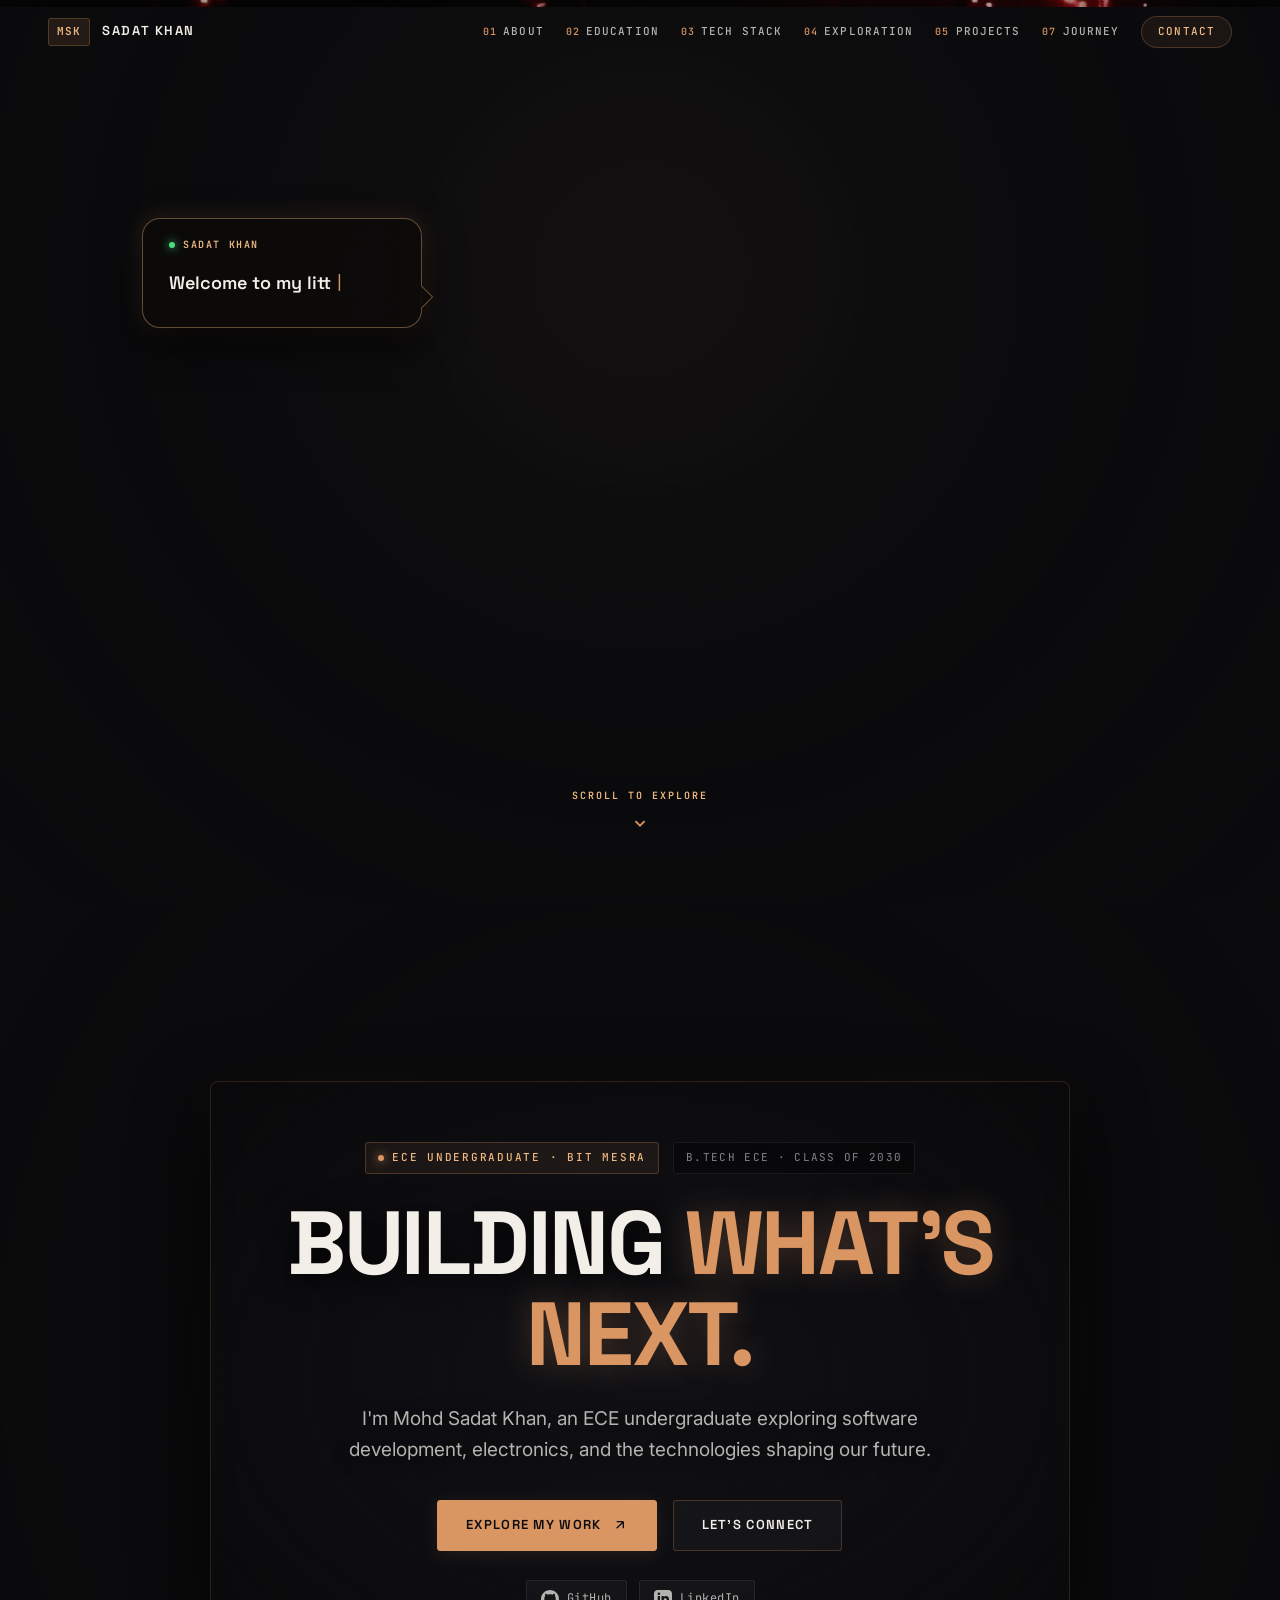
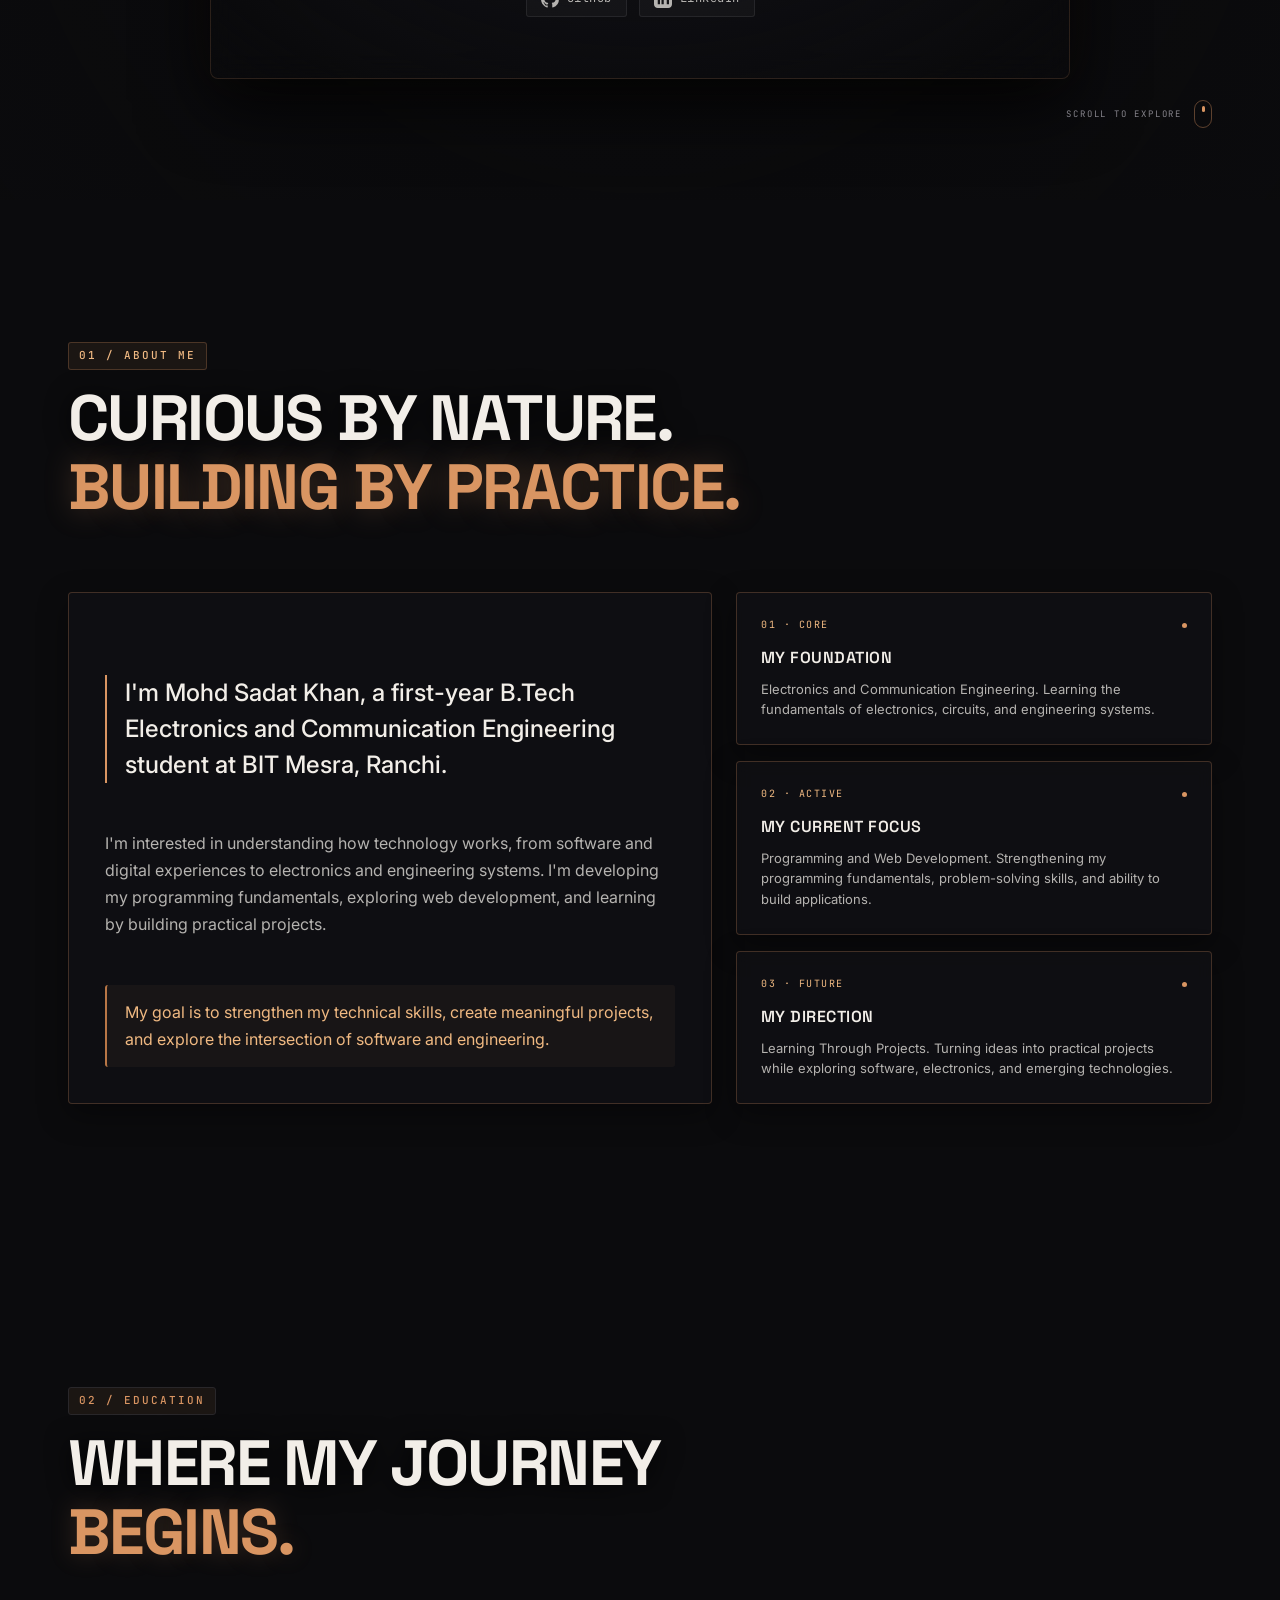
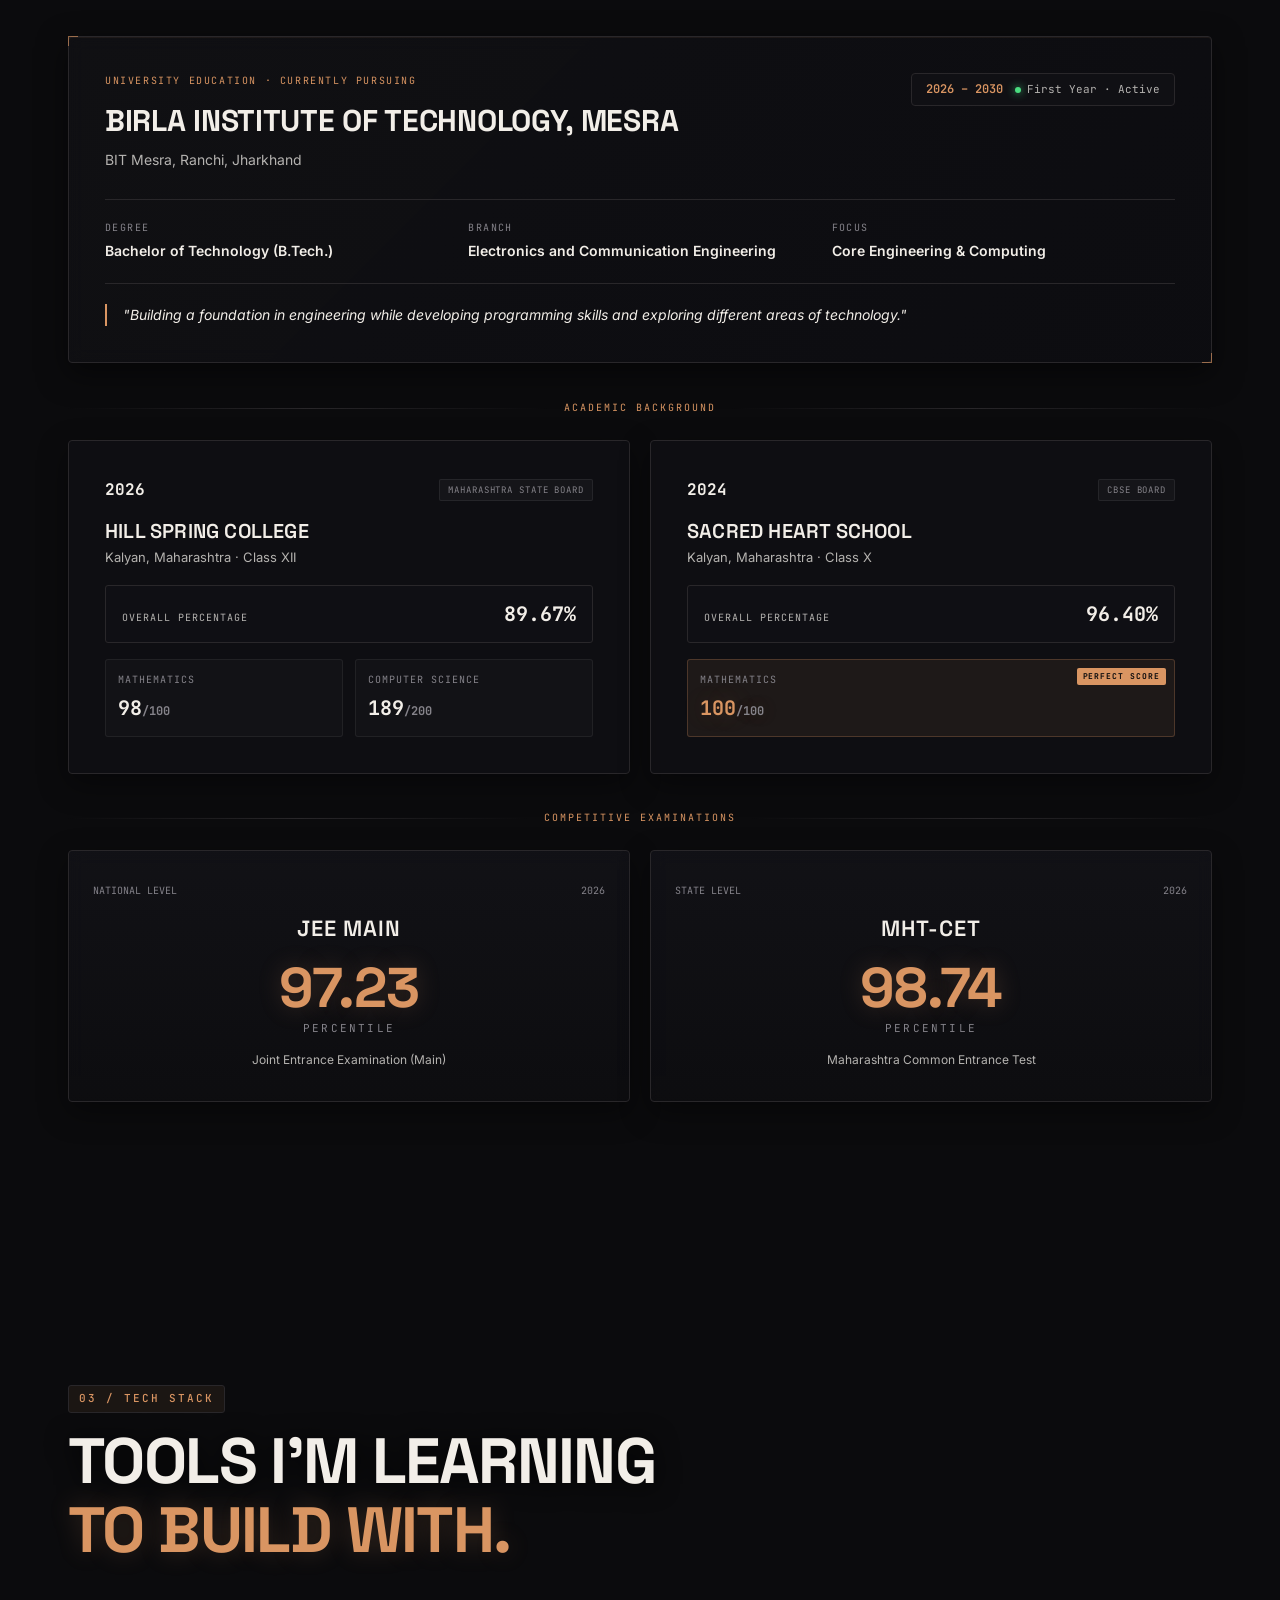
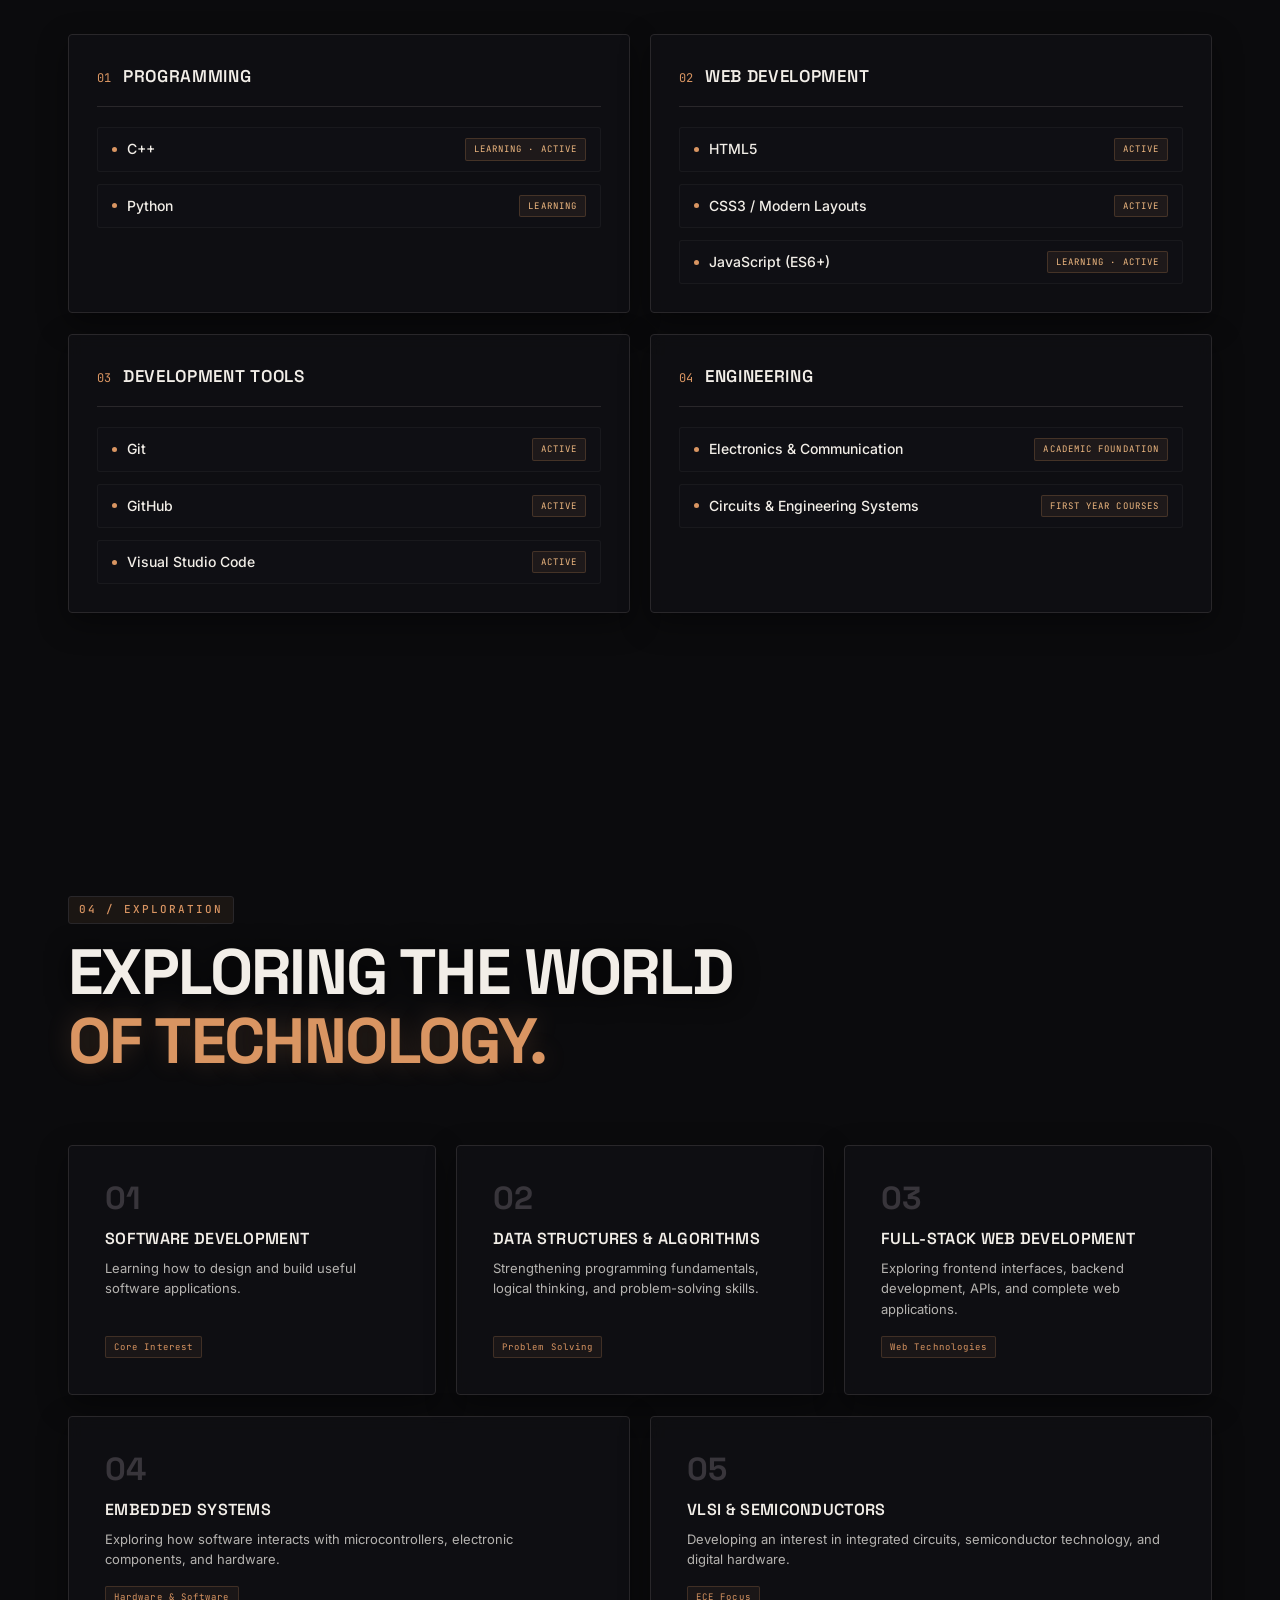
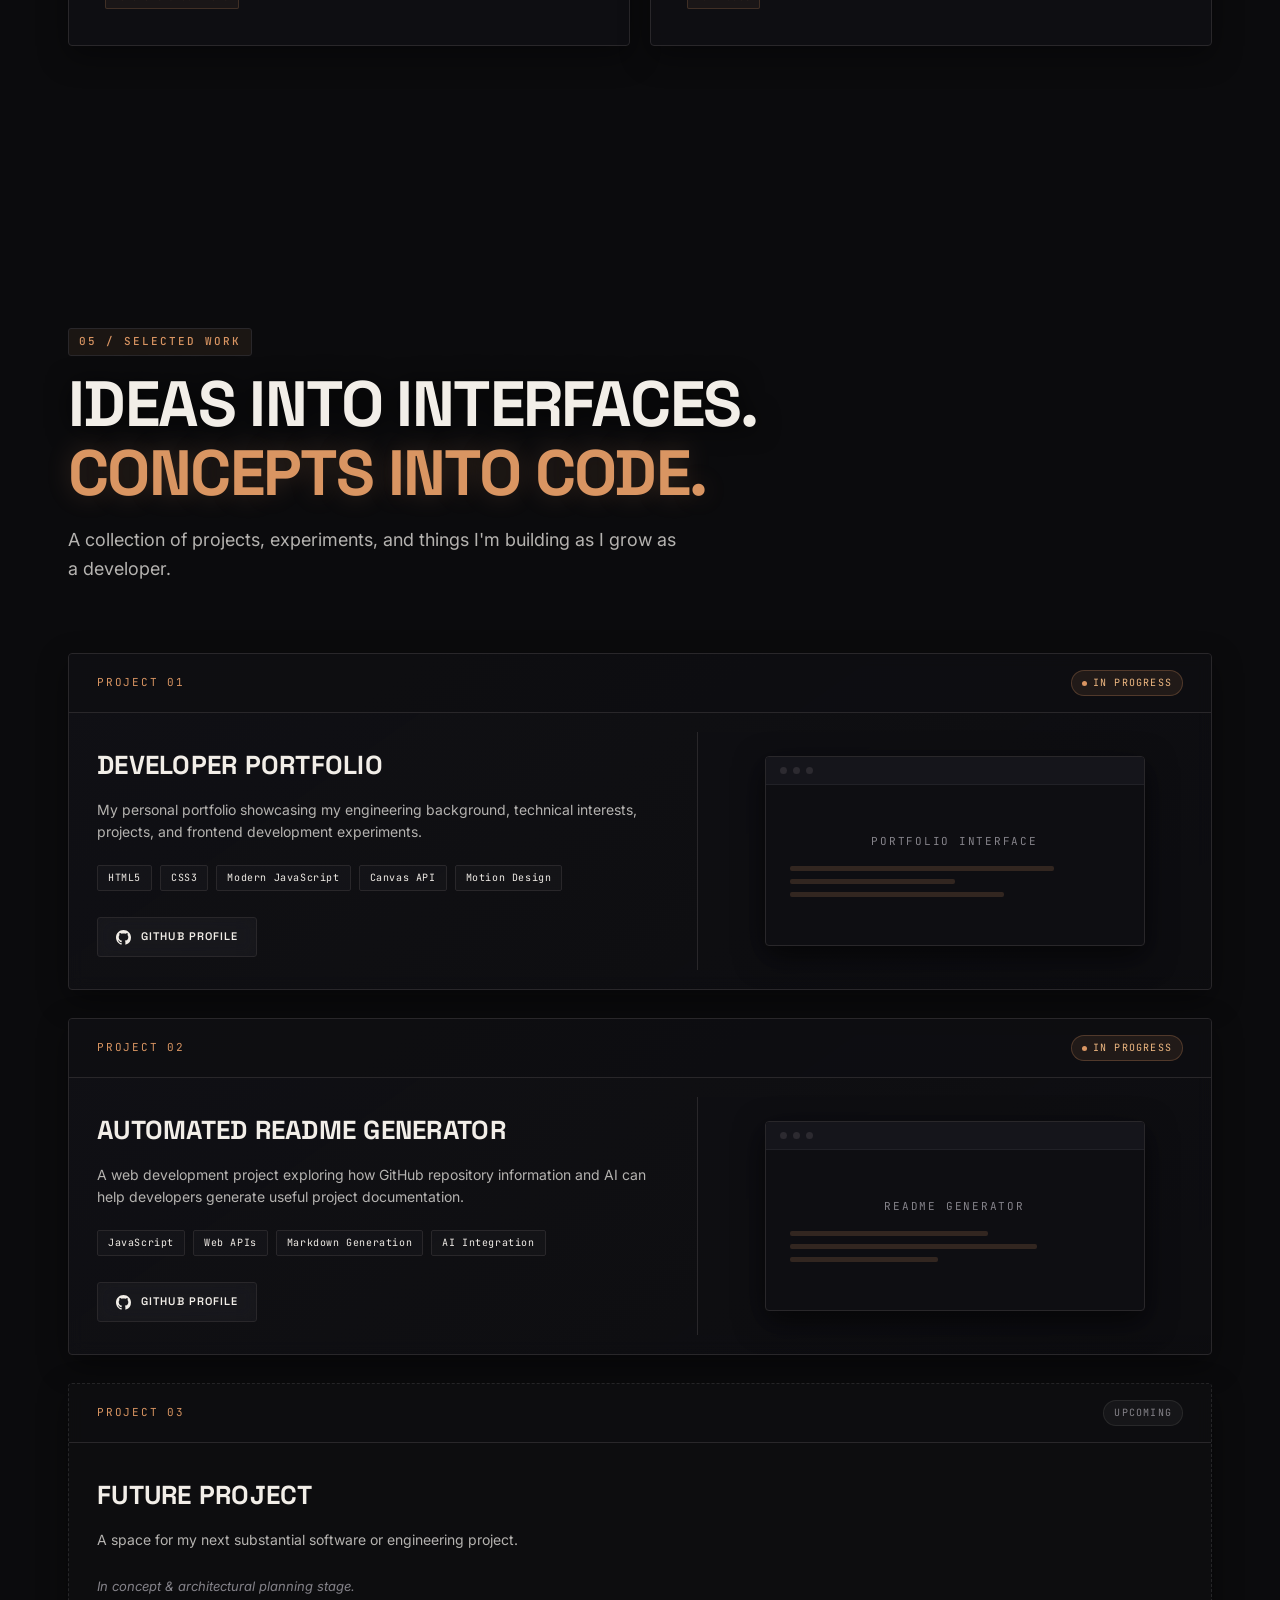
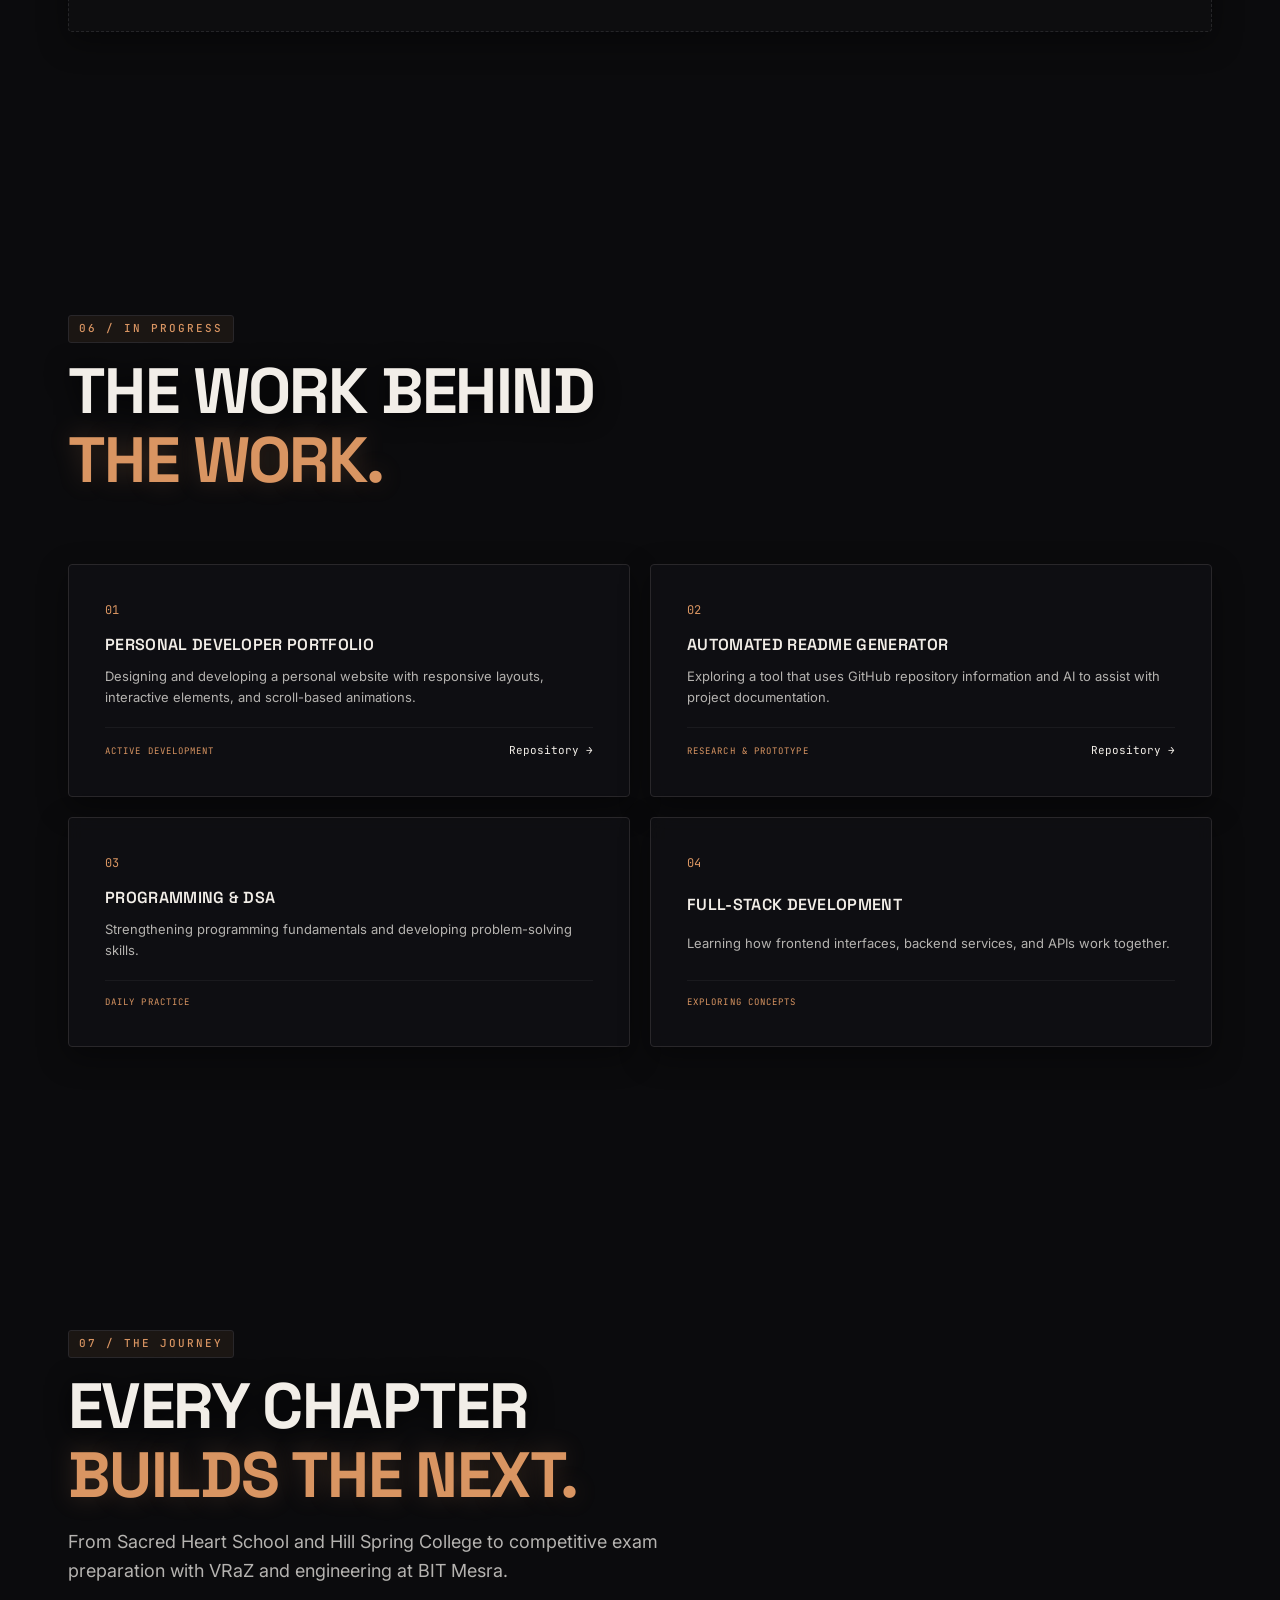
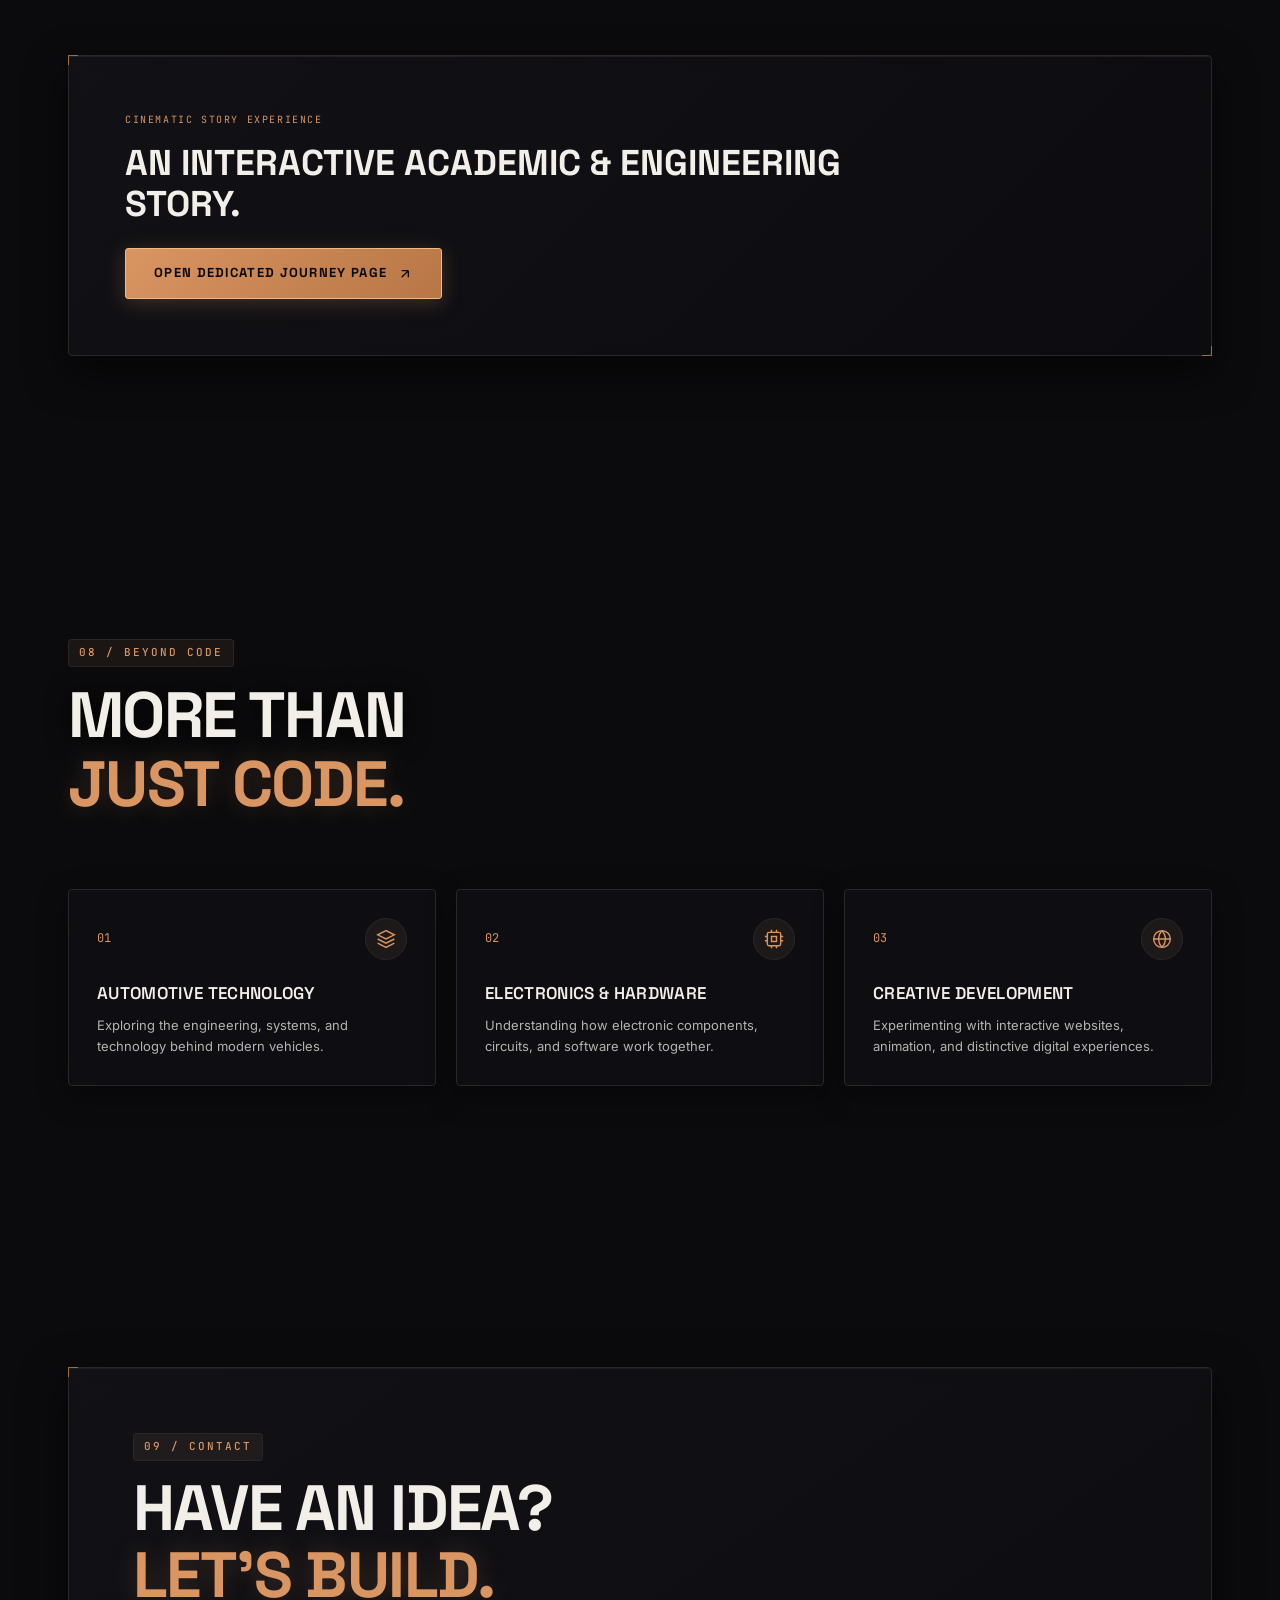
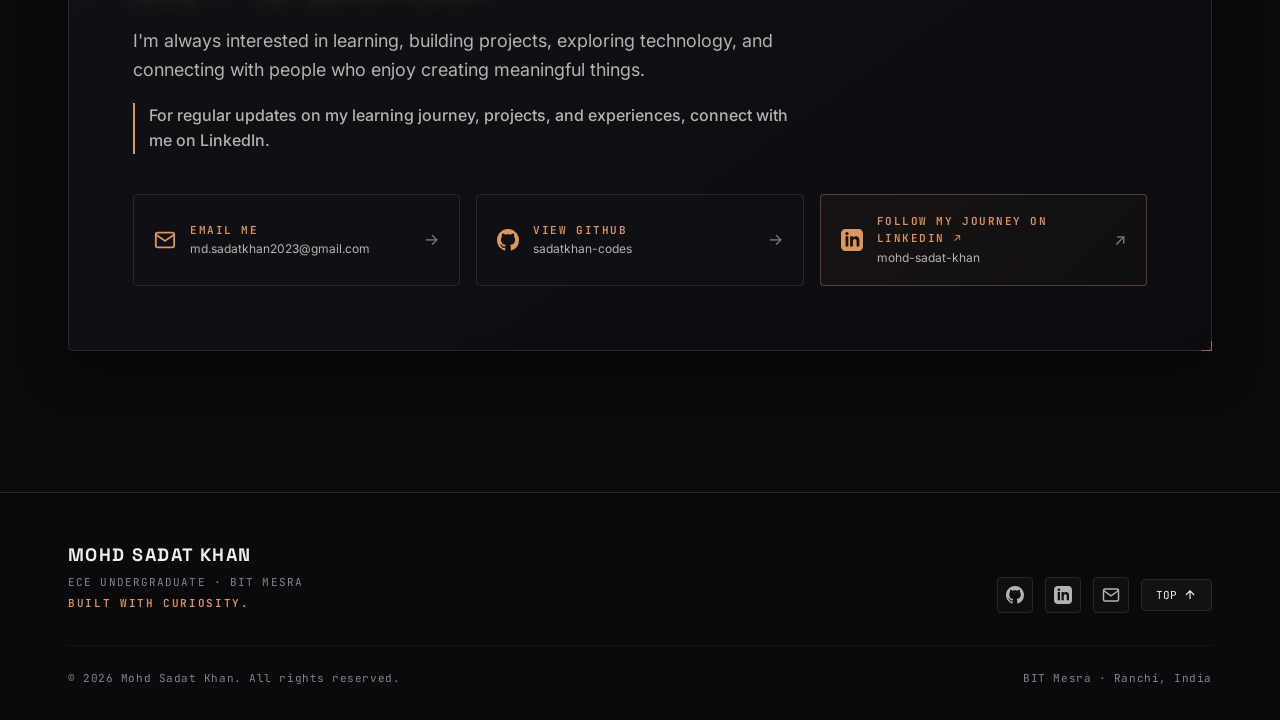
==== commit 71c46ea0: "style: refine portfolio colors and typography" ====
--- a/index.html
+++ b/index.html
@@ -5,7 +5,7 @@
   <meta name="viewport" content="width=device-width, initial-scale=1.0, viewport-fit=cover">
   <title>Mohd Sadat Khan  —  Developer & ECE Undergraduate | BIT Mesra</title>
   <meta name="description" content="Personal developer portfolio of Mohd Sadat Khan, first-year B.Tech Electronics and Communication Engineering student at BIT Mesra, Ranchi.">
-  <meta name="theme-color" content="#080605">
+  <meta name="theme-color" content="#0B0B0D">
   <link rel="icon" type="image/svg+xml" href="favicon.svg">
 
   <!-- Open Graph / Facebook / LinkedIn -->
@@ -20,10 +20,10 @@
   <meta name="twitter:description" content="Personal developer portfolio of Mohd Sadat Khan, first-year B.Tech Electronics and Communication Engineering student at BIT Mesra, Ranchi.">
   <meta name="twitter:image" content="253d481eb4efe88ffebfd8d3fb855655.jpg">
 
-  <!-- Google Fonts: Space Grotesk (Primary Headings), Plus Jakarta Sans (Secondary & Body), JetBrains Mono (Metadata/Microcopy) -->
+  <!-- Google Fonts: Space Grotesk (Primary Headings), Inter (Body & UI), JetBrains Mono (Technical Metadata) -->
   <link rel="preconnect" href="https://fonts.googleapis.com">
   <link rel="preconnect" href="https://fonts.gstatic.com" crossorigin>
-  <link href="https://fonts.googleapis.com/css2?family=JetBrains+Mono:wght@400;500;600&family=Plus+Jakarta+Sans:ital,wght@0,400;0,500;0,600;0,700;1,400&family=Space+Grotesk:wght@500;600;700;800&display=swap" rel="stylesheet">
+  <link href="https://fonts.googleapis.com/css2?family=Inter:wght@300;400;500;600;700&family=JetBrains+Mono:wght@400;500;600&family=Space+Grotesk:wght@500;600;700;800&display=swap" rel="stylesheet">
 
   <link rel="stylesheet" href="style.css">
 </head>
--- a/style.css
+++ b/style.css
@@ -1,56 +1,71 @@
 /* ==========================================================================
    MOHD SADAT KHAN — DEVELOPER PORTFOLIO STYLESHEET
-   Aesthetic: Dark, Cinematic, Editorial, Warm Copper & Burnt Orange Accents
+   Aesthetic: OBSIDIAN & COPPER — Cinematic Engineering Editorial
+   Palette: Obsidian (#0B0B0D), Secondary (#121216), Ivory (#F2EEE8),
+            Body (#B5B3B0), Muted (#85838A), Muted Copper (#D99562),
+            Soft Amber (#F0B982), Subtle Borders (#29272A), Burgundy (#6E3038)
    ========================================================================== */
 
 :root {
-  /* Core Color Palette */
-  --bg-dark: #080605;
-  --bg-surface: rgba(18, 13, 11, 0.42); /* Refined translucent glass so background animation shows through */
-  --bg-surface-elevated: rgba(26, 18, 16, 0.58);
-  --bg-surface-subtle: rgba(255, 255, 255, 0.02);
-
-  /* Copper & Burnt Orange Accent System */
-  --copper-primary: #e27d4c;
-  --copper-light: #f7996c;
-  --copper-burn: #d26532;
-  --copper-muted: #9c4c26;
-  --copper-glow: rgba(226, 125, 76, 0.22);
-  --copper-border: rgba(226, 125, 76, 0.2);
-  --copper-border-light: rgba(226, 125, 76, 0.38);
-
-  /* Crimson & Deep Burgundy Accent System (Education through Footer) */
-  --crimson-primary: #b91c2c;
-  --crimson-light: #cf2235;
-  --crimson-bright: #e5384b;
-  --crimson-burn: #941320;
-  --crimson-muted: #801620;
-  --crimson-burgundy: #3a0a10;
-  --crimson-burgundy-deep: #1f0609;
-  --crimson-glow: rgba(185, 28, 44, 0.18);
-  --crimson-border: rgba(185, 28, 44, 0.22);
-  --crimson-border-subtle: rgba(185, 28, 44, 0.12);
-  --crimson-border-light: rgba(207, 34, 53, 0.42);
-  --crimson-border-hover: rgba(229, 56, 75, 0.55);
-  --crimson-surface: rgba(22, 8, 10, 0.62);
-  --crimson-surface-elevated: rgba(32, 10, 14, 0.75);
-
-  /* Typography Colors */
-  --text-main: #f5f0eb;
-  --text-secondary: #a89d93;
-  --text-muted: #6e645a;
-  --text-highlight: #ffd0ba;
+  /* Surface & Background Hierarchy */
+  --bg-dark: #0B0B0D;                    /* Obsidian main background */
+  --bg-secondary: #121216;               /* Secondary section background */
+  --bg-surface: rgba(18, 18, 22, 0.65);  /* Clean editorial translucent surface */
+  --bg-surface-elevated: rgba(24, 24, 30, 0.82);
+  --bg-surface-subtle: rgba(255, 255, 255, 0.025);
+
+  /* Typography Palette */
+  --text-main: #F2EEE8;                  /* Warm ivory for primary headings & important text */
+  --text-secondary: #B5B3B0;             /* Light grey for body & descriptions */
+  --text-muted: #85838A;                 /* Muted grey for secondary labels, dates & microcopy */
+  --text-highlight: #F0B982;             /* Soft amber highlight / hover */
+
+  /* Copper & Soft Amber Accent System */
+  --copper-primary: #D99562;             /* Primary accent — muted copper */
+  --copper-light: #F0B982;               /* Hover accent — soft amber */
+  --copper-hover: #F0B982;               /* Explicit alias for hover feedback */
+  --copper-burn: #B87646;                /* Deeper copper tone */
+  --copper-muted: #8A644A;               /* Subdued copper for quiet indicators */
+  --copper-glow: rgba(217, 149, 98, 0.12);
+  --copper-glow-hover: rgba(240, 185, 130, 0.22);
+  --copper-border: rgba(217, 149, 98, 0.25);
+  --copper-border-light: rgba(240, 185, 130, 0.38);
+
+  /* Subtle Borders (Engineering Precision) */
+  --border-subtle: #29272A;              /* Primary subtle border */
+  --border-subtle-translucent: rgba(41, 39, 42, 0.7);
+  --border-card-hover: rgba(217, 149, 98, 0.35);
+
+  /* Optional Deep Burgundy Detail (Restrained material detail) */
+  --burgundy-detail: #6E3038;
+  --burgundy-subtle: rgba(110, 48, 56, 0.12);
+  --burgundy-border: rgba(110, 48, 56, 0.35);
+
+  /* Unified Accent System (Eliminates harsh repetitive crimson across all sections) */
+  --crimson-primary: #D99562;            /* Systematically mapped to Muted Copper */
+  --crimson-light: #F0B982;              /* Systematically mapped to Soft Amber */
+  --crimson-bright: #F0B982;             /* Systematically mapped to Soft Amber */
+  --crimson-burn: #B87646;               /* Systematically mapped to Deep Copper */
+  --crimson-muted: #85838A;              /* Systematically mapped to Muted Grey */
+  --crimson-burgundy: #6E3038;           /* Deep Burgundy Detail */
+  --crimson-burgundy-deep: #121216;      /* Secondary Section Background */
+  --crimson-glow: rgba(217, 149, 98, 0.10);
+  --crimson-border: #29272A;             /* Subtle Border */
+  --crimson-border-subtle: rgba(41, 39, 42, 0.65);
+  --crimson-border-light: rgba(217, 149, 98, 0.28);
+  --crimson-border-hover: rgba(240, 185, 130, 0.45);
+  --crimson-surface: rgba(18, 18, 22, 0.65);
+  --crimson-surface-elevated: rgba(24, 24, 30, 0.82);
 
   /* ==========================================================================
-     TYPOGRAPHY SYSTEM (4-Tier Semantic Hierarchy)
-     1. Primary Headings: Modern Sans-Serif Geometric Display (Space Grotesk)
-     2. Subheadings & Titles: Medium-weight Sans-Serif (Plus Jakarta Sans)
-     3. Body & Descriptive Text: Clean UI Sans-Serif (Plus Jakarta Sans)
-     4. Metadata, Nav & Microcopy: Condensed / Mono-styled Sans (JetBrains Mono)
+     TYPOGRAPHY SYSTEM
+     1. Headings: Space Grotesk
+     2. Body Text: Inter
+     3. Technical Labels & Metadata: JetBrains Mono
      ========================================================================== */
   --font-primary-heading: 'Space Grotesk', -apple-system, BlinkMacSystemFont, "Segoe UI", sans-serif;
-  --font-subheading: 'Plus Jakarta Sans', -apple-system, BlinkMacSystemFont, "Segoe UI", sans-serif;
-  --font-body: 'Plus Jakarta Sans', -apple-system, BlinkMacSystemFont, "Segoe UI", Roboto, sans-serif;
+  --font-subheading: 'Space Grotesk', -apple-system, BlinkMacSystemFont, "Segoe UI", sans-serif;
+  --font-body: 'Inter', -apple-system, BlinkMacSystemFont, "Segoe UI", Roboto, sans-serif;
   --font-meta: 'JetBrains Mono', ui-monospace, SFMono-Regular, Menlo, Monaco, Consolas, monospace;
 
   /* Aliases for backwards compatibility */
@@ -93,13 +108,13 @@
 
 /* Accessible Keyboard Focus Indicators */
 :focus-visible {
-  outline: 2px solid var(--crimson-light);
+  outline: 2px solid var(--copper-primary);
   outline-offset: 3px;
 }
 
 button:focus-visible,
 a:focus-visible {
-  outline: 2px solid var(--crimson-light);
+  outline: 2px solid var(--copper-primary);
   outline-offset: 3px;
 }
 
@@ -126,7 +141,9 @@
   top: 0;
   left: 0;
   width: 100vw;
-  height: 100vh;
+  height: 100dvh; /* Dynamic viewport height to prevent browser toolbar stretching on mobile */
+  max-width: 100%;
+  max-height: 100%;
   z-index: -2;
   pointer-events: none;
   display: block;
@@ -140,7 +157,7 @@
   inset: 0;
   z-index: -1;
   pointer-events: none;
-  background: radial-gradient(circle at 50% 30%, rgba(226, 125, 76, 0.04) 0%, rgba(8, 6, 5, 0.15) 50%, rgba(8, 6, 5, 0.42) 100%);
+  background: radial-gradient(circle at 50% 30%, rgba(217, 149, 98, 0.04) 0%, rgba(11, 11, 13, 0.15) 50%, rgba(11, 11, 13, 0.42) 100%);
 }
 
 /* ==========================================================================
@@ -182,7 +199,7 @@
 .loader-track {
   width: 100%;
   height: 2px;
-  background-color: rgba(226, 125, 76, 0.15);
+  background-color: rgba(217, 149, 98, 0.15);
   border-radius: 2px;
   overflow: hidden;
 }
@@ -220,7 +237,7 @@
 }
 
 .site-header.scrolled {
-  background-color: rgba(8, 6, 5, 0.85);
+  background-color: rgba(11, 11, 13, 0.85);
   backdrop-filter: blur(16px);
   -webkit-backdrop-filter: blur(16px);
   border-bottom: 1px solid var(--copper-border);
@@ -249,7 +266,7 @@
   font-size: 11px;
   font-weight: 600;
   padding: 4px 8px;
-  background: rgba(226, 125, 76, 0.12);
+  background: rgba(217, 149, 98, 0.12);
   border: 1px solid var(--copper-border);
   border-radius: 3px;
   color: var(--copper-light);
@@ -303,7 +320,7 @@
   padding: 6px 16px;
   border: 1px solid var(--copper-border);
   border-radius: 100px;
-  background: rgba(226, 125, 76, 0.08);
+  background: rgba(217, 149, 98, 0.08);
   color: var(--copper-light);
   transition: all var(--transition-fast);
 }
@@ -343,7 +360,7 @@
   left: 0;
   width: 100%;
   height: calc(100vh - 65px);
-  background-color: rgba(8, 6, 5, 0.98);
+  background-color: rgba(11, 11, 13, 0.98);
   backdrop-filter: blur(24px);
   -webkit-backdrop-filter: blur(24px);
   padding: 30px 24px;
@@ -443,7 +460,7 @@
   color: var(--copper-light);
   margin-bottom: 14px;
   padding: 4px 10px;
-  background: rgba(226, 125, 76, 0.08);
+  background: rgba(217, 149, 98, 0.08);
   border: 1px solid var(--copper-border);
   border-radius: 3px;
 }
@@ -469,7 +486,7 @@
 
 .text-copper {
   color: var(--copper-primary);
-  text-shadow: 0 0 30px rgba(226, 125, 76, 0.28);
+  text-shadow: 0 0 30px rgba(217, 149, 98, 0.28);
 }
 
 /* Reusable Editorial Card Aesthetic with Translucent Glass */
@@ -488,7 +505,7 @@
 .editorial-card:hover {
   border-color: var(--copper-border-light);
   background: var(--bg-surface-elevated);
-  box-shadow: 0 16px 40px rgba(0, 0, 0, 0.6), 0 0 20px rgba(226, 125, 76, 0.12);
+  box-shadow: 0 16px 40px rgba(0, 0, 0, 0.6), 0 0 20px rgba(217, 149, 98, 0.12);
 }
 
 /* ==========================================================================
@@ -513,7 +530,7 @@
 
 .btn-primary {
   background: var(--copper-primary);
-  color: #080605;
+  color: #0B0B0D;
   border: 1px solid var(--copper-primary);
   box-shadow: 0 4px 20px var(--copper-glow);
 }
@@ -534,7 +551,7 @@
 }
 
 .btn-secondary:hover {
-  background: rgba(226, 125, 76, 0.12);
+  background: rgba(217, 149, 98, 0.12);
   border-color: var(--copper-primary);
   color: var(--copper-light);
   transform: translateY(-2px);
@@ -602,7 +619,7 @@
   -webkit-backdrop-filter: blur(16px);
   border: 1px solid var(--copper-border-light);
   border-radius: 18px;
-  box-shadow: 0 16px 40px rgba(0, 0, 0, 0.75), 0 0 25px rgba(226, 125, 76, 0.18);
+  box-shadow: 0 16px 40px rgba(0, 0, 0, 0.75), 0 0 25px rgba(217, 149, 98, 0.18);
   max-width: 420px;
   min-width: 280px;
   animation: bubble-pop 0.75s cubic-bezier(0.34, 1.56, 0.64, 1) forwards, bubble-float 3.5s ease-in-out 0.8s infinite alternate;
@@ -759,7 +776,7 @@
   inset: 0;
   z-index: 1;
   pointer-events: none;
-  background: radial-gradient(circle at 50% 50%, rgba(8, 6, 5, 0.32) 0%, rgba(8, 6, 5, 0.54) 55%, rgba(8, 6, 5, 0.7) 100%);
+  background: radial-gradient(circle at 50% 50%, rgba(11, 11, 13, 0.32) 0%, rgba(11, 11, 13, 0.54) 55%, rgba(11, 11, 13, 0.7) 100%);
 }
 
 .hero-container {
@@ -784,11 +801,11 @@
   position: relative;
   padding: clamp(38px, 5.5vw, 60px) clamp(24px, 4.5vw, 52px);
   border-radius: 8px;
-  background: radial-gradient(ellipse at 50% 50%, rgba(12, 9, 8, 0.9) 0%, rgba(10, 8, 7, 0.8) 55%, rgba(8, 6, 5, 0.45) 85%, transparent 100%);
+  background: radial-gradient(ellipse at 50% 50%, rgba(18, 18, 22, 0.9) 0%, rgba(14, 14, 18, 0.8) 55%, rgba(11, 11, 13, 0.45) 85%, transparent 100%);
   backdrop-filter: blur(14px);
   -webkit-backdrop-filter: blur(14px);
-  border: 1px solid rgba(226, 125, 76, 0.16);
-  box-shadow: 0 24px 70px rgba(0, 0, 0, 0.85), 0 0 50px rgba(226, 125, 76, 0.05);
+  border: 1px solid rgba(217, 149, 98, 0.16);
+  box-shadow: 0 24px 70px rgba(0, 0, 0, 0.85), 0 0 50px rgba(217, 149, 98, 0.05);
 }
 
 .hero-header-meta {
@@ -810,7 +827,7 @@
   letter-spacing: 0.16em;
   color: var(--copper-light);
   padding: 6px 12px;
-  background: rgba(226, 125, 76, 0.08);
+  background: rgba(217, 149, 98, 0.08);
   border: 1px solid var(--copper-border);
   border-radius: 3px;
 }
@@ -891,7 +908,7 @@
 }
 
 .social-chip:hover {
-  background: rgba(226, 125, 76, 0.1);
+  background: rgba(217, 149, 98, 0.1);
   border-color: var(--copper-border);
   color: var(--copper-light);
 }
@@ -917,7 +934,7 @@
 .scroll-mouse {
   width: 18px;
   height: 28px;
-  border: 1px solid rgba(226, 125, 76, 0.4);
+  border: 1px solid rgba(217, 149, 98, 0.4);
   border-radius: 12px;
   display: flex;
   justify-content: center;
@@ -975,7 +992,7 @@
 
 .text-highlight {
   color: var(--text-highlight);
-  background: rgba(226, 125, 76, 0.05);
+  background: rgba(217, 149, 98, 0.05);
   padding: 14px 18px;
   border-radius: 3px;
   border-left: 2px solid var(--copper-burn);
@@ -1028,8 +1045,8 @@
 }
 
 /* ==========================================================================
-   LOWER HALF SECTION ACCENTS (EDUCATION THROUGH FOOTER)
-   Aesthetic: Premium Black & Deep-Red / Crimson & Burgundy Technical Editorial
+   EDITORIAL SECTION ACCENTS (EDUCATION THROUGH FOOTER)
+   Aesthetic: Obsidian & Muted Copper Technical Editorial
    ========================================================================== */
 
 #education .section-badge,
@@ -1040,9 +1057,9 @@
 #journey .section-badge,
 #beyond-code .section-badge,
 #contact .section-badge {
-  color: var(--crimson-light);
-  background: rgba(185, 28, 44, 0.08);
-  border: 1px solid var(--crimson-border);
+  color: var(--copper-primary);
+  background: rgba(217, 149, 98, 0.08);
+  border: 1px solid var(--border-subtle);
 }
 
 #education .text-copper,
@@ -1054,8 +1071,8 @@
 #beyond-code .text-copper,
 #contact .text-copper,
 .site-footer .text-copper {
-  color: var(--crimson-light);
-  text-shadow: 0 0 28px rgba(185, 28, 44, 0.32);
+  color: var(--copper-primary);
+  text-shadow: 0 0 24px rgba(217, 149, 98, 0.22);
 }
 
 /* Technical Corner Accents on Key Showcase Cards */
@@ -1079,7 +1096,7 @@
   width: 10px;
   height: 10px;
   pointer-events: none;
-  transition: border-color var(--transition-smooth);
+  transition: all var(--transition-smooth);
   z-index: 2;
 }
 
@@ -1089,8 +1106,9 @@
 .contact-box::before {
   top: -1px;
   left: -1px;
-  border-top: 2px solid var(--crimson-light);
-  border-left: 2px solid var(--crimson-light);
+  border-top: 1.5px solid var(--copper-primary);
+  border-left: 1.5px solid var(--copper-primary);
+  opacity: 0.65;
 }
 
 .university-banner-card::after,
@@ -1099,8 +1117,9 @@
 .contact-box::after {
   bottom: -1px;
   right: -1px;
-  border-bottom: 2px solid var(--crimson-light);
-  border-right: 2px solid var(--crimson-light);
+  border-bottom: 1.5px solid var(--copper-primary);
+  border-right: 1.5px solid var(--copper-primary);
+  opacity: 0.65;
 }
 
 .university-banner-card:hover::before,
@@ -1111,7 +1130,8 @@
 .journey-portal-card:hover::after,
 .contact-box:hover::before,
 .contact-box:hover::after {
-  border-color: var(--crimson-bright);
+  border-color: var(--copper-hover);
+  opacity: 1;
 }
 
 /* ==========================================================================
@@ -1119,15 +1139,15 @@
    ========================================================================== */
 /* Subsection A: University Banner */
 .university-banner-card {
-  border: 1px solid var(--crimson-border);
-  background: linear-gradient(135deg, rgba(28, 9, 13, 0.6) 0%, rgba(12, 6, 8, 0.65) 100%);
+  border: 1px solid var(--border-subtle);
+  background: linear-gradient(135deg, rgba(18, 18, 22, 0.72) 0%, rgba(14, 14, 18, 0.75) 100%);
   margin-bottom: 34px;
-  box-shadow: 0 10px 30px rgba(0, 0, 0, 0.5), inset 0 1px 0 rgba(185, 28, 44, 0.15);
+  box-shadow: 0 10px 30px rgba(0, 0, 0, 0.5), inset 0 1px 0 rgba(217, 149, 98, 0.08);
 }
 
 .university-banner-card:hover {
-  border-color: var(--crimson-border-light);
-  box-shadow: 0 16px 40px rgba(0, 0, 0, 0.65), 0 0 24px rgba(185, 28, 44, 0.12);
+  border-color: var(--border-card-hover);
+  box-shadow: 0 16px 40px rgba(0, 0, 0, 0.65), 0 0 24px rgba(217, 149, 98, 0.06);
 }
 
 .uni-header-row {
@@ -1143,7 +1163,7 @@
   font-family: var(--font-mono);
   font-size: 10px;
   letter-spacing: 0.16em;
-  color: var(--crimson-light);
+  color: var(--copper-primary);
   display: block;
   margin-bottom: 8px;
 }
@@ -1166,16 +1186,16 @@
   display: flex;
   align-items: center;
   gap: 12px;
-  background: rgba(10, 5, 7, 0.65);
+  background: rgba(18, 18, 22, 0.65);
   padding: 6px 14px;
-  border: 1px solid var(--crimson-border);
+  border: 1px solid var(--border-subtle);
   border-radius: 4px;
 }
 
 .duration-tag {
   font-family: var(--font-mono);
   font-size: 12px;
-  color: var(--crimson-light);
+  color: var(--copper-primary);
   font-weight: 600;
 }
 
@@ -1201,8 +1221,8 @@
   grid-template-columns: repeat(3, 1fr);
   gap: 20px;
   padding: 20px 0;
-  border-top: 1px solid rgba(185, 28, 44, 0.18);
-  border-bottom: 1px solid rgba(185, 28, 44, 0.18);
+  border-top: 1px solid var(--border-subtle);
+  border-bottom: 1px solid var(--border-subtle);
   margin-bottom: 20px;
 }
 
@@ -1216,7 +1236,7 @@
   font-family: var(--font-mono);
   font-size: 10px;
   letter-spacing: 0.14em;
-  color: var(--crimson-muted);
+  color: var(--text-muted);
 }
 
 .detail-val {
@@ -1227,7 +1247,7 @@
 
 .uni-statement-box {
   padding-left: 16px;
-  border-left: 2px solid var(--crimson-primary);
+  border-left: 2px solid var(--copper-primary);
 }
 
 .quote-text {
@@ -1250,14 +1270,14 @@
   content: '';
   flex: 1;
   height: 1px;
-  background: linear-gradient(90deg, transparent, rgba(185, 28, 44, 0.28), transparent);
+  background: linear-gradient(90deg, transparent, var(--border-subtle), transparent);
 }
 
 .divider-label {
   font-family: var(--font-mono);
   font-size: 10px;
   letter-spacing: 0.2em;
-  color: var(--crimson-light);
+  color: var(--copper-primary);
   text-transform: uppercase;
 }
 
@@ -1272,13 +1292,13 @@
 .academic-record-card {
   display: flex;
   flex-direction: column;
-  border: 1px solid rgba(185, 28, 44, 0.18);
-  background: rgba(16, 7, 9, 0.55);
+  border: 1px solid var(--border-subtle);
+  background: var(--bg-surface);
 }
 
 .academic-record-card:hover {
-  border-color: var(--crimson-border-light);
-  box-shadow: 0 16px 40px rgba(0, 0, 0, 0.65), 0 0 20px rgba(185, 28, 44, 0.1);
+  border-color: var(--border-card-hover);
+  box-shadow: 0 16px 40px rgba(0, 0, 0, 0.65), 0 0 20px rgba(217, 149, 98, 0.08);
 }
 
 .academic-card-top {
@@ -1292,7 +1312,7 @@
   font-family: var(--font-mono);
   font-size: 16px;
   font-weight: 700;
-  color: var(--crimson-light);
+  color: var(--text-main);
 }
 
 .board-badge {
@@ -1325,8 +1345,8 @@
   align-items: baseline;
   justify-content: space-between;
   padding: 12px 16px;
-  background: rgba(10, 5, 7, 0.55);
-  border: 1px solid rgba(185, 28, 44, 0.22);
+  background: rgba(18, 18, 22, 0.6);
+  border: 1px solid var(--border-subtle);
   border-radius: 3px;
   margin-bottom: 16px;
 }
@@ -1342,7 +1362,7 @@
   font-family: var(--font-mono);
   font-size: 20px;
   font-weight: 700;
-  color: #f5f0eb;
+  color: var(--text-main);
 }
 
 .highlight-scores-row {
@@ -1361,8 +1381,8 @@
 }
 
 .perfect-highlight {
-  border-color: rgba(185, 28, 44, 0.35);
-  background: rgba(185, 28, 44, 0.08);
+  border-color: var(--copper-border);
+  background: rgba(217, 149, 98, 0.08);
   grid-column: span 2;
 }
 
@@ -1373,8 +1393,8 @@
   font-family: var(--font-mono);
   font-size: 8px;
   letter-spacing: 0.12em;
-  background: var(--crimson-primary);
-  color: #fff;
+  background: var(--copper-primary);
+  color: #0B0B0D;
   padding: 2px 6px;
   border-radius: 2px;
   font-weight: 700;
@@ -1411,13 +1431,13 @@
 .exam-result-card {
   text-align: center;
   padding: 32px 24px;
-  border: 1px solid rgba(185, 28, 44, 0.22);
-  background: linear-gradient(180deg, rgba(26, 9, 13, 0.72) 0%, rgba(12, 6, 8, 0.7) 100%);
+  border: 1px solid var(--border-subtle);
+  background: linear-gradient(180deg, rgba(20, 20, 26, 0.72) 0%, rgba(14, 14, 18, 0.7) 100%);
 }
 
 .exam-result-card:hover {
-  border-color: var(--crimson-border-light);
-  box-shadow: 0 16px 40px rgba(0, 0, 0, 0.65), 0 0 20px rgba(185, 28, 44, 0.1);
+  border-color: var(--border-card-hover);
+  box-shadow: 0 16px 40px rgba(0, 0, 0, 0.65), 0 0 20px rgba(217, 149, 98, 0.08);
 }
 
 .exam-card-header {
@@ -1425,7 +1445,7 @@
   justify-content: space-between;
   font-family: var(--font-mono);
   font-size: 10px;
-  color: var(--crimson-muted);
+  color: var(--text-muted);
   margin-bottom: 12px;
 }
 
@@ -1450,16 +1470,16 @@
   font-size: clamp(38px, 5.5vw, 56px);
   font-weight: 700;
   line-height: 1;
-  color: var(--crimson-light);
+  color: var(--copper-primary);
   letter-spacing: -0.02em;
-  text-shadow: 0 0 28px rgba(185, 28, 44, 0.3);
+  text-shadow: 0 0 24px rgba(217, 149, 98, 0.22);
 }
 
 .percentile-unit {
   font-family: var(--font-mono);
   font-size: 11px;
   letter-spacing: 0.2em;
-  color: var(--crimson-muted);
+  color: var(--text-muted);
   margin-top: 4px;
 }
 
@@ -1479,13 +1499,13 @@
 
 .skill-category-card {
   padding: 28px;
-  border: 1px solid rgba(185, 28, 44, 0.16);
-  background: rgba(16, 7, 9, 0.52);
+  border: 1px solid var(--border-subtle);
+  background: var(--bg-surface);
 }
 
 .skill-category-card:hover {
-  border-color: var(--crimson-border-light);
-  box-shadow: 0 16px 40px rgba(0, 0, 0, 0.65), 0 0 20px rgba(185, 28, 44, 0.1);
+  border-color: var(--border-card-hover);
+  box-shadow: 0 16px 40px rgba(0, 0, 0, 0.65), 0 0 20px rgba(217, 149, 98, 0.08);
 }
 
 .cat-header {
@@ -1493,14 +1513,14 @@
   align-items: baseline;
   gap: 12px;
   padding-bottom: 16px;
-  border-bottom: 1px solid rgba(185, 28, 44, 0.16);
+  border-bottom: 1px solid var(--border-subtle);
   margin-bottom: 20px;
 }
 
 .cat-num {
   font-family: var(--font-mono);
   font-size: 12px;
-  color: var(--crimson-light);
+  color: var(--copper-primary);
 }
 
 .cat-title {
@@ -1522,15 +1542,15 @@
   align-items: center;
   justify-content: space-between;
   padding: 10px 14px;
-  background: rgba(10, 5, 7, 0.4);
+  background: rgba(18, 18, 22, 0.5);
   border: 1px solid rgba(255, 255, 255, 0.04);
   border-radius: 3px;
   transition: all var(--transition-fast);
 }
 
 .skill-item:hover {
-  background: rgba(185, 28, 44, 0.08);
-  border-color: rgba(185, 28, 44, 0.28);
+  background: rgba(217, 149, 98, 0.06);
+  border-color: rgba(217, 149, 98, 0.25);
 }
 
 .skill-main {
@@ -1543,7 +1563,7 @@
   width: 5px;
   height: 5px;
   border-radius: 50%;
-  background: var(--crimson-primary);
+  background: var(--copper-primary);
 }
 
 .skill-name {
@@ -1556,9 +1576,9 @@
   font-family: var(--font-mono);
   font-size: 9px;
   letter-spacing: 0.12em;
-  color: var(--crimson-light);
-  background: rgba(185, 28, 44, 0.1);
-  border: 1px solid rgba(185, 28, 44, 0.18);
+  color: var(--copper-light);
+  background: rgba(217, 149, 98, 0.08);
+  border: 1px solid rgba(217, 149, 98, 0.2);
   padding: 3px 8px;
   border-radius: 2px;
 }
@@ -1576,14 +1596,14 @@
   display: flex;
   flex-direction: column;
   min-height: 220px;
-  border: 1px solid rgba(255, 255, 255, 0.07);
-  background: rgba(14, 8, 9, 0.5);
+  border: 1px solid var(--border-subtle);
+  background: var(--bg-surface);
   grid-column: span 2; /* 3 cards in first row (2+2+2 = 6) */
 }
 
 .exploration-card:hover {
-  border-color: rgba(185, 28, 44, 0.35);
-  box-shadow: 0 16px 40px rgba(0, 0, 0, 0.65), 0 0 20px rgba(185, 28, 44, 0.1);
+  border-color: var(--border-card-hover);
+  box-shadow: 0 16px 40px rgba(0, 0, 0, 0.65), 0 0 20px rgba(217, 149, 98, 0.08);
 }
 
 .exploration-card:nth-child(4) {
@@ -1598,14 +1618,14 @@
   font-family: var(--font-primary-heading);
   font-size: 32px;
   font-weight: 700;
-  color: #581d24;
+  color: #38353B;
   line-height: 1;
   margin-bottom: 14px;
   transition: color var(--transition-fast);
 }
 
 .exploration-card:hover .exp-num {
-  color: var(--crimson-light);
+  color: var(--copper-light);
 }
 
 .exp-title {
@@ -1635,9 +1655,9 @@
   font-family: var(--font-mono);
   font-size: 9px;
   letter-spacing: 0.12em;
-  color: var(--crimson-light);
-  border: 1px solid rgba(185, 28, 44, 0.24);
-  background: rgba(185, 28, 44, 0.06);
+  color: var(--copper-primary);
+  border: 1px solid rgba(217, 149, 98, 0.2);
+  background: rgba(217, 149, 98, 0.06);
   padding: 3px 8px;
   border-radius: 2px;
   white-space: nowrap;
@@ -1655,13 +1675,13 @@
 .project-card {
   padding: 0;
   overflow: hidden;
-  border: 1px solid var(--crimson-border);
-  background: linear-gradient(145deg, rgba(24, 8, 11, 0.65) 0%, rgba(12, 6, 8, 0.6) 100%);
+  border: 1px solid var(--border-subtle);
+  background: linear-gradient(145deg, rgba(20, 20, 26, 0.65) 0%, rgba(14, 14, 18, 0.6) 100%);
 }
 
 .project-card:hover {
-  border-color: var(--crimson-border-light);
-  box-shadow: 0 20px 45px rgba(0, 0, 0, 0.65), 0 0 24px rgba(185, 28, 44, 0.12);
+  border-color: var(--border-card-hover);
+  box-shadow: 0 20px 45px rgba(0, 0, 0, 0.65), 0 0 24px rgba(217, 149, 98, 0.08);
 }
 
 .project-top-bar {
@@ -1669,15 +1689,15 @@
   align-items: center;
   justify-content: space-between;
   padding: 16px 28px;
-  background: rgba(10, 5, 7, 0.5);
-  border-bottom: 1px solid rgba(185, 28, 44, 0.2);
+  background: rgba(14, 14, 18, 0.6);
+  border-bottom: 1px solid var(--border-subtle);
 }
 
 .project-index {
   font-family: var(--font-mono);
   font-size: 11px;
   letter-spacing: 0.16em;
-  color: var(--crimson-light);
+  color: var(--copper-primary);
 }
 
 .project-status-pill {
@@ -1692,9 +1712,9 @@
 }
 
 .project-status-pill.in-progress {
-  background: rgba(185, 28, 44, 0.14);
-  border: 1px solid rgba(185, 28, 44, 0.28);
-  color: #f5b0b8;
+  background: rgba(217, 149, 98, 0.1);
+  border: 1px solid rgba(217, 149, 98, 0.25);
+  color: var(--text-highlight);
 }
 
 .project-status-pill.upcoming {
@@ -1706,20 +1726,20 @@
 .status-pulse-dot {
   width: 5px;
   height: 5px;
-  background: var(--crimson-light);
+  background: var(--copper-primary);
   border-radius: 50%;
-  animation: pulse-glow-crimson 1.5s infinite;
-}
-
-@keyframes pulse-glow-crimson {
+  animation: pulse-glow-amber 1.8s infinite;
+}
+
+@keyframes pulse-glow-amber {
   0% {
-    box-shadow: 0 0 0 0 rgba(207, 34, 53, 0.6);
+    box-shadow: 0 0 0 0 rgba(217, 149, 98, 0.6);
   }
   70% {
-    box-shadow: 0 0 0 8px rgba(207, 34, 53, 0);
+    box-shadow: 0 0 0 7px rgba(217, 149, 98, 0);
   }
   100% {
-    box-shadow: 0 0 0 0 rgba(207, 34, 53, 0);
+    box-shadow: 0 0 0 0 rgba(217, 149, 98, 0);
   }
 }
 
@@ -1762,14 +1782,14 @@
   letter-spacing: 0.06em;
   padding: 4px 10px;
   background: rgba(255, 255, 255, 0.02);
-  border: 1px solid rgba(185, 28, 44, 0.18);
+  border: 1px solid var(--border-subtle);
   border-radius: 2px;
   color: var(--text-main);
   transition: all var(--transition-fast);
 }
 
 .tech-tag:hover {
-  border-color: rgba(207, 34, 53, 0.35);
+  border-color: var(--copper-border);
   color: #ffffff;
 }
 
@@ -1779,20 +1799,20 @@
 }
 
 #projects .btn-secondary {
-  border-color: rgba(185, 28, 44, 0.25);
+  border-color: var(--border-subtle);
 }
 
 #projects .btn-secondary:hover {
-  background: rgba(185, 28, 44, 0.12);
-  border-color: var(--crimson-primary);
+  background: rgba(217, 149, 98, 0.1);
+  border-color: var(--copper-primary);
   color: #ffffff;
 }
 
 /* Project preview mock frame */
 .project-preview-pane {
   padding: 24px;
-  background: rgba(10, 5, 7, 0.45);
-  border-left: 1px solid rgba(185, 28, 44, 0.2);
+  background: rgba(14, 14, 18, 0.5);
+  border-left: 1px solid var(--border-subtle);
   display: flex;
   align-items: center;
   justify-content: center;
@@ -1801,8 +1821,8 @@
 .preview-mockup-frame {
   width: 100%;
   max-width: 380px;
-  background: #11080a;
-  border: 1px solid rgba(185, 28, 44, 0.22);
+  background: #0E0E12;
+  border: 1px solid var(--border-subtle);
   border-radius: 4px;
   overflow: hidden;
   box-shadow: 0 10px 30px rgba(0, 0, 0, 0.6);
@@ -1812,7 +1832,7 @@
   display: flex;
   gap: 6px;
   padding: 10px 14px;
-  background: #1a0b0e;
+  background: #15151B;
   border-bottom: 1px solid rgba(255, 255, 255, 0.05);
 }
 
@@ -1820,7 +1840,7 @@
   width: 7px;
   height: 7px;
   border-radius: 50%;
-  background: #3d1419;
+  background: #2C2A30;
 }
 
 .mockup-screen-content {
@@ -1837,7 +1857,7 @@
   font-family: var(--font-mono);
   font-size: 11px;
   letter-spacing: 0.16em;
-  color: var(--crimson-muted);
+  color: var(--text-muted);
   margin-bottom: 16px;
 }
 
@@ -1850,7 +1870,7 @@
 
 .mockup-bar {
   height: 5px;
-  background: rgba(185, 28, 44, 0.22);
+  background: rgba(217, 149, 98, 0.18);
   border-radius: 2px;
 }
 
@@ -1864,7 +1884,7 @@
 .placeholder-project {
   border-style: dashed;
   border-color: rgba(255, 255, 255, 0.1);
-  background: rgba(14, 8, 9, 0.35);
+  background: rgba(18, 18, 22, 0.4);
 }
 
 .placeholder-project .project-info-pane {
@@ -1890,19 +1910,19 @@
   display: flex;
   flex-direction: column;
   justify-content: space-between;
-  border: 1px solid rgba(255, 255, 255, 0.07);
-  background: rgba(15, 8, 10, 0.52);
+  border: 1px solid var(--border-subtle);
+  background: var(--bg-surface);
 }
 
 .activity-card:hover {
-  border-color: rgba(185, 28, 44, 0.32);
-  box-shadow: 0 16px 40px rgba(0, 0, 0, 0.65), 0 0 20px rgba(185, 28, 44, 0.1);
+  border-color: var(--border-card-hover);
+  box-shadow: 0 16px 40px rgba(0, 0, 0, 0.65), 0 0 20px rgba(217, 149, 98, 0.08);
 }
 
 .activity-num {
   font-family: var(--font-mono);
   font-size: 12px;
-  color: var(--crimson-light);
+  color: var(--copper-primary);
   margin-bottom: 12px;
 }
 
@@ -1934,7 +1954,7 @@
   font-family: var(--font-mono);
   font-size: 9px;
   letter-spacing: 0.12em;
-  color: var(--crimson-light);
+  color: var(--copper-primary);
 }
 
 .activity-link {
@@ -1946,7 +1966,7 @@
 }
 
 .activity-link:hover {
-  color: var(--crimson-light);
+  color: var(--copper-light);
 }
 
 /* ==========================================================================
@@ -1954,14 +1974,14 @@
    ========================================================================== */
 .journey-portal-card {
   padding: clamp(36px, 5vw, 56px);
-  border: 1px solid var(--crimson-border);
-  background: linear-gradient(135deg, rgba(28, 9, 13, 0.72) 0%, rgba(12, 6, 8, 0.65) 100%);
-  box-shadow: 0 16px 40px rgba(0, 0, 0, 0.6), inset 0 1px 0 rgba(185, 28, 44, 0.15);
+  border: 1px solid var(--border-subtle);
+  background: linear-gradient(135deg, rgba(20, 20, 26, 0.72) 0%, rgba(14, 14, 18, 0.65) 100%);
+  box-shadow: 0 16px 40px rgba(0, 0, 0, 0.6), inset 0 1px 0 rgba(217, 149, 98, 0.1);
 }
 
 .journey-portal-card:hover {
-  border-color: var(--crimson-border-light);
-  box-shadow: 0 20px 45px rgba(0, 0, 0, 0.65), 0 0 24px rgba(185, 28, 44, 0.12);
+  border-color: var(--border-card-hover);
+  box-shadow: 0 20px 45px rgba(0, 0, 0, 0.65), 0 0 24px rgba(217, 149, 98, 0.08);
 }
 
 .portal-narrative {
@@ -1974,7 +1994,7 @@
   font-family: var(--font-mono);
   font-size: 10px;
   letter-spacing: 0.16em;
-  color: var(--crimson-light);
+  color: var(--copper-primary);
   display: inline-block;
   margin-bottom: 14px;
 }
@@ -1997,17 +2017,18 @@
 }
 
 #journey #btn-open-journey {
-  background: linear-gradient(135deg, var(--crimson-primary) 0%, #8c131f 100%);
-  border: 1px solid var(--crimson-light);
-  color: #ffffff;
-  box-shadow: 0 4px 20px rgba(185, 28, 44, 0.3);
+  background: linear-gradient(135deg, var(--copper-primary) 0%, #B87646 100%);
+  border: 1px solid var(--copper-light);
+  color: #0B0B0D;
+  font-weight: 700;
+  box-shadow: 0 4px 20px rgba(217, 149, 98, 0.25);
   align-self: flex-start;
 }
 
 #journey #btn-open-journey:hover {
-  background: linear-gradient(135deg, var(--crimson-light) 0%, var(--crimson-primary) 100%);
-  border-color: #ff3850;
-  box-shadow: 0 8px 28px rgba(207, 34, 53, 0.45);
+  background: linear-gradient(135deg, var(--copper-light) 0%, var(--copper-primary) 100%);
+  border-color: #F0B982;
+  box-shadow: 0 8px 28px rgba(240, 185, 130, 0.35);
   transform: translateY(-2px);
 }
 
@@ -2022,24 +2043,24 @@
   align-items: center;
   gap: 14px;
   padding: 12px 16px;
-  background: rgba(16, 7, 9, 0.65);
-  border: 1px solid rgba(185, 28, 44, 0.22);
+  background: rgba(18, 18, 22, 0.65);
+  border: 1px solid var(--border-subtle);
   border-radius: 8px;
   transition: all var(--transition-fast);
 }
 
 .portal-node-item:hover {
-  border-color: rgba(207, 34, 53, 0.4);
-  background: rgba(24, 9, 12, 0.75);
+  border-color: var(--border-card-hover);
+  background: rgba(24, 24, 30, 0.75);
 }
 
 .portal-year-pill {
   font-family: var(--font-meta);
   font-size: 11px;
   font-weight: 700;
-  color: #ffccd2;
-  background: rgba(185, 28, 44, 0.2);
-  border: 1px solid rgba(185, 28, 44, 0.3);
+  color: var(--copper-light);
+  background: rgba(217, 149, 98, 0.12);
+  border: 1px solid rgba(217, 149, 98, 0.25);
   padding: 4px 8px;
   border-radius: 4px;
   white-space: nowrap;
@@ -2055,7 +2076,7 @@
 .portal-node-sub {
   font-family: var(--font-meta);
   font-size: 11px;
-  color: var(--crimson-light);
+  color: var(--copper-primary);
   margin-top: 2px;
 }
 
@@ -2075,7 +2096,7 @@
   bottom: 0;
   left: 70px;
   width: 1px;
-  background: linear-gradient(180deg, var(--crimson-primary), rgba(185, 28, 44, 0.1));
+  background: linear-gradient(180deg, var(--copper-primary), rgba(217, 149, 98, 0.1));
 }
 
 .timeline-entry {
@@ -2098,35 +2119,35 @@
   height: 12px;
   border-radius: 50%;
   background: var(--bg-dark);
-  border: 2px solid var(--crimson-primary);
+  border: 2px solid var(--copper-primary);
   margin-left: 64px;
   z-index: 2;
 }
 
 .timeline-node.pulse {
-  background: var(--crimson-primary);
-  box-shadow: 0 0 12px var(--crimson-primary);
+  background: var(--copper-primary);
+  box-shadow: 0 0 10px rgba(217, 149, 98, 0.4);
 }
 
 .timeline-date {
   font-family: var(--font-mono);
   font-size: 12px;
   font-weight: 700;
-  color: var(--crimson-light);
+  color: var(--copper-primary);
   letter-spacing: 0.1em;
 }
 
 .timeline-card {
   padding: 24px;
-  border: 1px solid rgba(185, 28, 44, 0.18);
-  background: rgba(16, 7, 9, 0.55);
+  border: 1px solid var(--border-subtle);
+  background: var(--bg-surface);
 }
 
 .timeline-tag {
   font-family: var(--font-mono);
   font-size: 9px;
   letter-spacing: 0.16em;
-  color: var(--crimson-muted);
+  color: var(--text-muted);
   display: block;
   margin-bottom: 6px;
 }
@@ -2156,13 +2177,13 @@
 
 .beyond-card {
   padding: 28px;
-  border: 1px solid rgba(255, 255, 255, 0.07);
-  background: rgba(15, 8, 10, 0.52);
+  border: 1px solid var(--border-subtle);
+  background: var(--bg-surface);
 }
 
 .beyond-card:hover {
-  border-color: rgba(185, 28, 44, 0.32);
-  box-shadow: 0 16px 40px rgba(0, 0, 0, 0.65), 0 0 20px rgba(185, 28, 44, 0.1);
+  border-color: var(--border-card-hover);
+  box-shadow: 0 16px 40px rgba(0, 0, 0, 0.65), 0 0 20px rgba(217, 149, 98, 0.08);
 }
 
 .beyond-top {
@@ -2175,25 +2196,26 @@
 .beyond-num {
   font-family: var(--font-mono);
   font-size: 12px;
-  color: var(--crimson-light);
+  color: var(--copper-primary);
 }
 
 .beyond-icon-circ {
   width: 42px;
   height: 42px;
   border-radius: 50%;
-  background: rgba(185, 28, 44, 0.08);
-  border: 1px solid rgba(185, 28, 44, 0.22);
+  background: rgba(217, 149, 98, 0.08);
+  border: 1px solid var(--border-subtle);
   display: flex;
   align-items: center;
   justify-content: center;
-  color: var(--crimson-light);
+  color: var(--copper-primary);
   transition: all var(--transition-fast);
 }
 
 .beyond-card:hover .beyond-icon-circ {
-  background: rgba(185, 28, 44, 0.16);
-  border-color: var(--crimson-light);
+  background: rgba(217, 149, 98, 0.16);
+  border-color: var(--copper-light);
+  color: var(--copper-light);
   transform: scale(1.05);
 }
 
@@ -2217,14 +2239,14 @@
    ========================================================================== */
 .contact-box {
   padding: clamp(36px, 6vw, 64px);
-  border: 1px solid var(--crimson-border);
-  background: linear-gradient(145deg, rgba(28, 9, 13, 0.68) 0%, rgba(12, 6, 8, 0.6) 100%);
-  box-shadow: 0 16px 45px rgba(0, 0, 0, 0.6), inset 0 1px 0 rgba(185, 28, 44, 0.15);
+  border: 1px solid var(--border-subtle);
+  background: linear-gradient(145deg, rgba(20, 20, 26, 0.72) 0%, rgba(14, 14, 18, 0.65) 100%);
+  box-shadow: 0 16px 45px rgba(0, 0, 0, 0.6), inset 0 1px 0 rgba(217, 149, 98, 0.08);
 }
 
 .contact-box:hover {
-  border-color: var(--crimson-border-light);
-  box-shadow: 0 20px 50px rgba(0, 0, 0, 0.7), 0 0 24px rgba(185, 28, 44, 0.12);
+  border-color: var(--border-card-hover);
+  box-shadow: 0 20px 50px rgba(0, 0, 0, 0.7), 0 0 24px rgba(217, 149, 98, 0.08);
 }
 
 .contact-header {
@@ -2252,10 +2274,10 @@
 .contact-linkedin-prompt {
   margin-top: 18px;
   padding-left: 14px;
-  border-left: 2px solid var(--crimson-primary);
+  border-left: 2px solid var(--copper-primary);
   font-family: var(--font-body);
   font-size: clamp(14px, 1.6vw, 16px);
-  color: #f5f0eb;
+  color: var(--text-secondary);
   line-height: 1.6;
   font-weight: 500;
 }
@@ -2271,8 +2293,8 @@
   align-items: center;
   gap: 14px;
   padding: 18px 20px;
-  background: rgba(10, 5, 7, 0.5);
-  border: 1px solid rgba(185, 28, 44, 0.2);
+  background: rgba(18, 18, 22, 0.6);
+  border: 1px solid var(--border-subtle);
   border-radius: 4px;
   text-decoration: none;
   color: var(--text-main);
@@ -2280,29 +2302,29 @@
 }
 
 .contact-action-btn:hover {
-  background: rgba(185, 28, 44, 0.12);
-  border-color: var(--crimson-light);
+  background: rgba(217, 149, 98, 0.08);
+  border-color: var(--copper-border);
   transform: translateY(-2px);
 }
 
 .contact-action-btn.linkedin-btn {
-  background: linear-gradient(135deg, rgba(48, 12, 18, 0.65) 0%, rgba(20, 8, 11, 0.55) 100%);
-  border-color: rgba(207, 34, 53, 0.38);
+  background: linear-gradient(135deg, rgba(28, 22, 20, 0.7) 0%, rgba(18, 16, 15, 0.65) 100%);
+  border-color: rgba(217, 149, 98, 0.35);
 }
 
 .contact-action-btn.linkedin-btn:hover {
-  background: rgba(185, 28, 44, 0.2);
-  border-color: var(--crimson-light);
-  box-shadow: 0 8px 25px rgba(185, 28, 44, 0.22);
+  background: rgba(217, 149, 98, 0.14);
+  border-color: var(--copper-light);
+  box-shadow: 0 8px 25px rgba(217, 149, 98, 0.18);
 }
 
 .contact-action-btn.linkedin-btn:hover .action-arrow {
   transform: translate(2px, -2px);
-  color: var(--crimson-light);
+  color: var(--copper-light);
 }
 
 .action-icon {
-  color: var(--crimson-light);
+  color: var(--copper-primary);
   display: flex;
   align-items: center;
 }
@@ -2319,7 +2341,7 @@
   font-size: 11px;
   font-weight: 600;
   letter-spacing: 0.14em;
-  color: var(--crimson-light);
+  color: var(--copper-primary);
 }
 
 .action-val {
@@ -2331,21 +2353,21 @@
 }
 
 .action-arrow {
-  color: var(--crimson-muted);
+  color: var(--text-muted);
   transition: transform var(--transition-fast);
 }
 
 .contact-action-btn:hover .action-arrow {
   transform: translateX(4px);
-  color: var(--crimson-light);
+  color: var(--copper-light);
 }
 
 /* ==========================================================================
    FOOTER
    ========================================================================== */
 .site-footer {
-  border-top: 1px solid var(--crimson-border);
-  background-color: rgba(6, 4, 4, 0.96);
+  border-top: 1px solid var(--border-subtle);
+  background-color: rgba(11, 11, 13, 0.98);
   padding: 48px 0 32px;
   position: relative;
   z-index: 10;
@@ -2397,7 +2419,7 @@
   display: flex;
   align-items: center;
   justify-content: center;
-  border: 1px solid rgba(185, 28, 44, 0.22);
+  border: 1px solid var(--border-subtle);
   border-radius: 4px;
   color: var(--text-secondary);
   text-decoration: none;
@@ -2406,9 +2428,9 @@
 }
 
 .footer-icon-link:hover {
-  background: var(--crimson-primary);
-  border-color: var(--crimson-primary);
-  color: #ffffff;
+  background: var(--copper-primary);
+  border-color: var(--copper-primary);
+  color: #0B0B0D;
 }
 
 .back-to-top-btn {
@@ -2417,7 +2439,7 @@
   gap: 6px;
   padding: 8px 14px;
   background: rgba(255, 255, 255, 0.03);
-  border: 1px solid var(--crimson-border);
+  border: 1px solid var(--border-subtle);
   border-radius: 4px;
   color: var(--text-main);
   font-family: var(--font-mono);
@@ -2427,9 +2449,9 @@
 }
 
 .back-to-top-btn:hover {
-  background: rgba(185, 28, 44, 0.15);
-  border-color: var(--crimson-primary);
-  color: var(--crimson-light);
+  background: rgba(217, 149, 98, 0.1);
+  border-color: var(--copper-primary);
+  color: var(--copper-light);
 }
 
 .footer-bottom-row {
@@ -2497,7 +2519,7 @@
 
   .project-preview-pane {
     border-left: none;
-    border-top: 1px solid var(--crimson-border);
+    border-top: 1px solid var(--border-subtle);
     padding: 30px;
   }
 }
@@ -2561,7 +2583,7 @@
     backdrop-filter: blur(18px);
     -webkit-backdrop-filter: blur(18px);
     border: 1px solid var(--copper-border-light);
-    box-shadow: 0 10px 30px rgba(0, 0, 0, 0.8), 0 0 20px rgba(226, 125, 76, 0.15);
+    box-shadow: 0 10px 30px rgba(0, 0, 0, 0.8), 0 0 20px rgba(217, 149, 98, 0.15);
     transform-origin: top center;
   }
 
@@ -2607,7 +2629,7 @@
     padding: 26px 16px 22px;
     width: 100%;
     border-radius: 6px;
-    background: radial-gradient(ellipse at 50% 50%, rgba(12, 9, 8, 0.95) 0%, rgba(10, 8, 7, 0.9) 60%, rgba(8, 6, 5, 0.72) 100%);
+    background: radial-gradient(ellipse at 50% 50%, rgba(18, 18, 22, 0.95) 0%, rgba(14, 14, 18, 0.9) 60%, rgba(11, 11, 13, 0.72) 100%);
     backdrop-filter: blur(16px);
     -webkit-backdrop-filter: blur(16px);
     box-shadow: 0 16px 45px rgba(0, 0, 0, 0.92);
